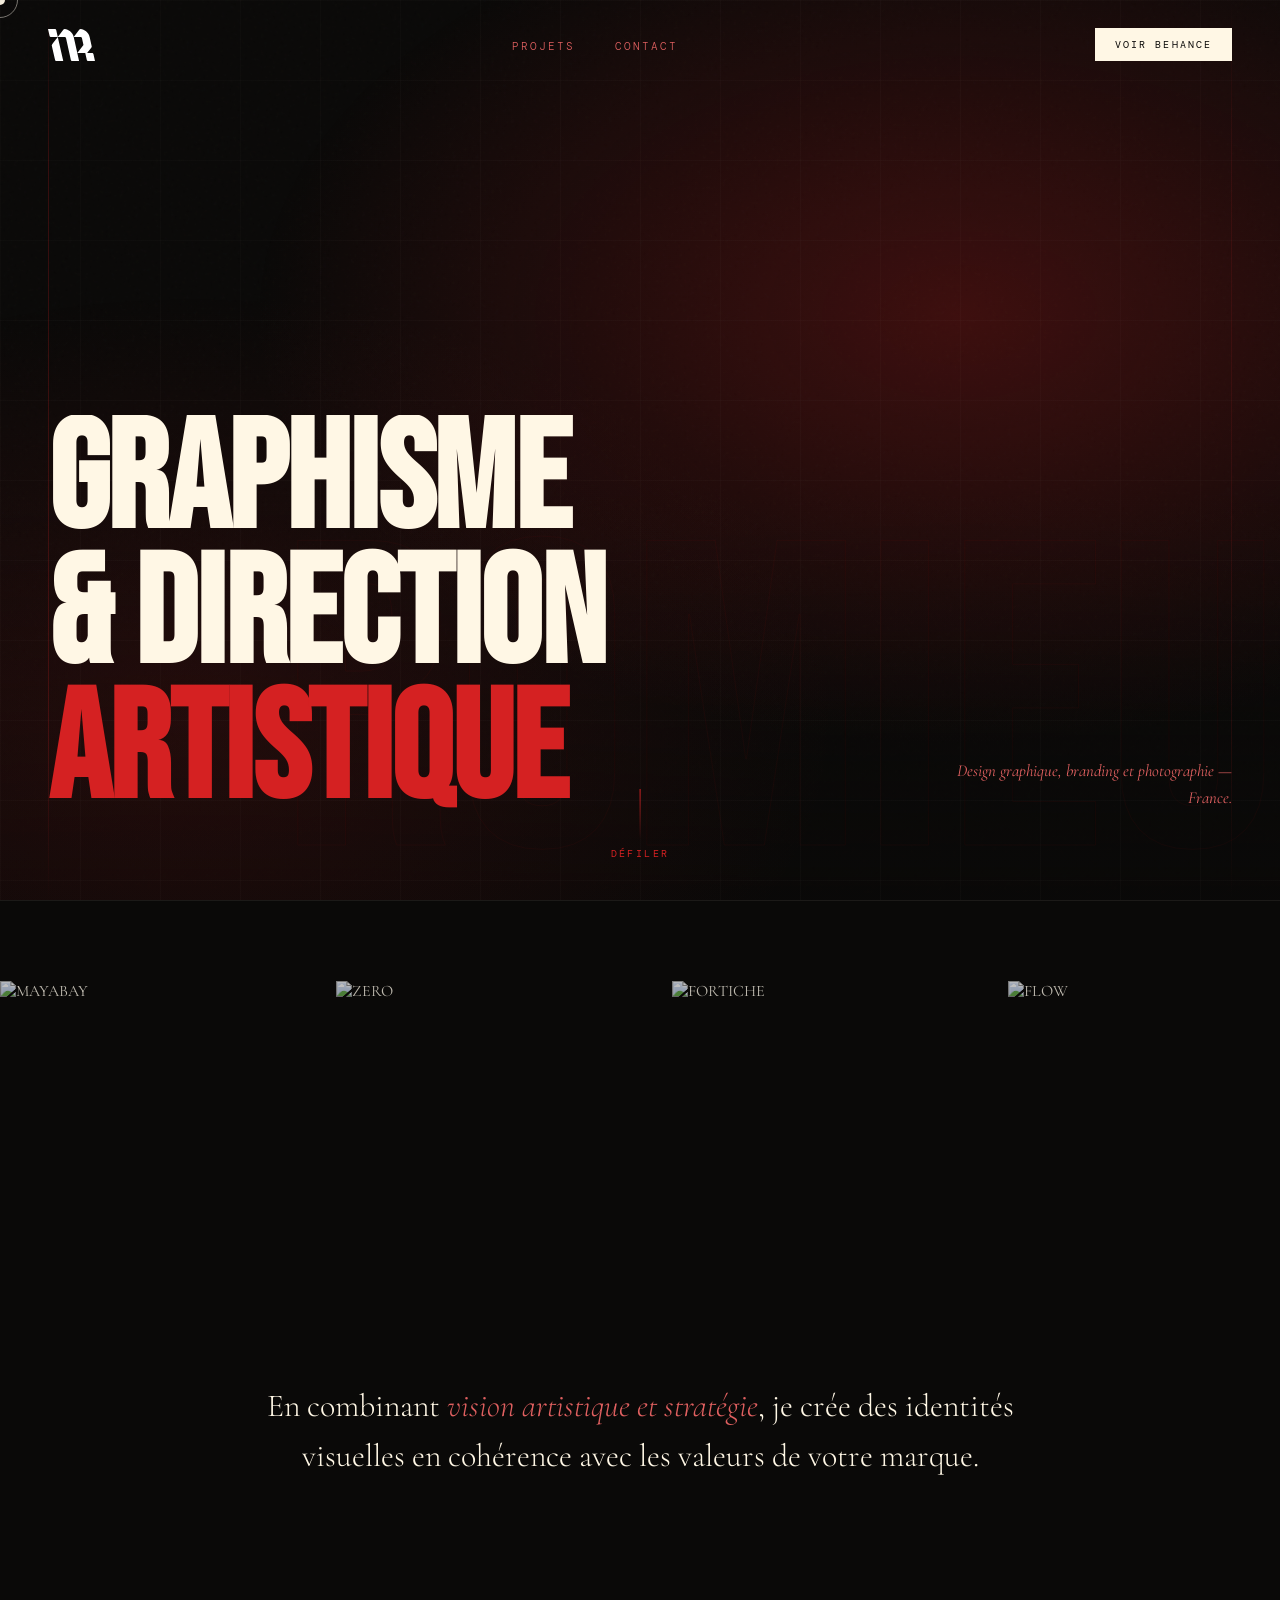
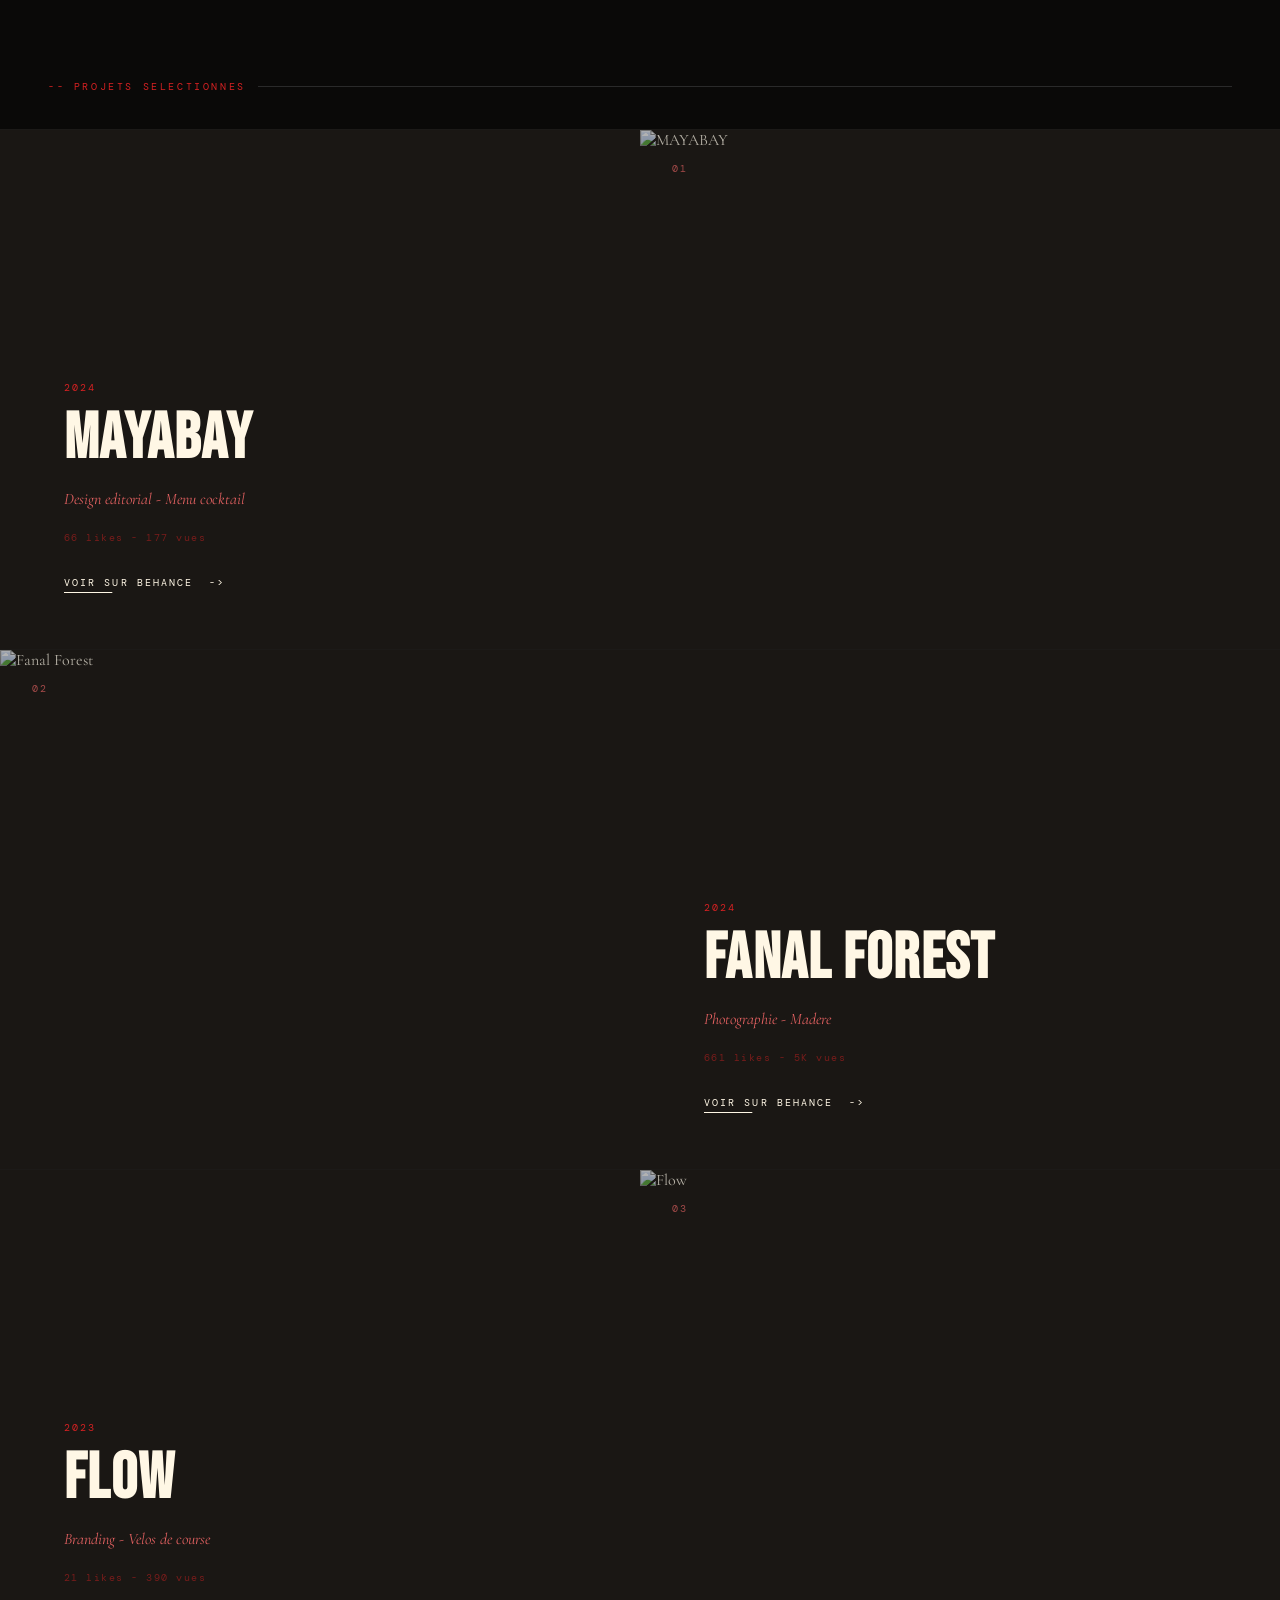
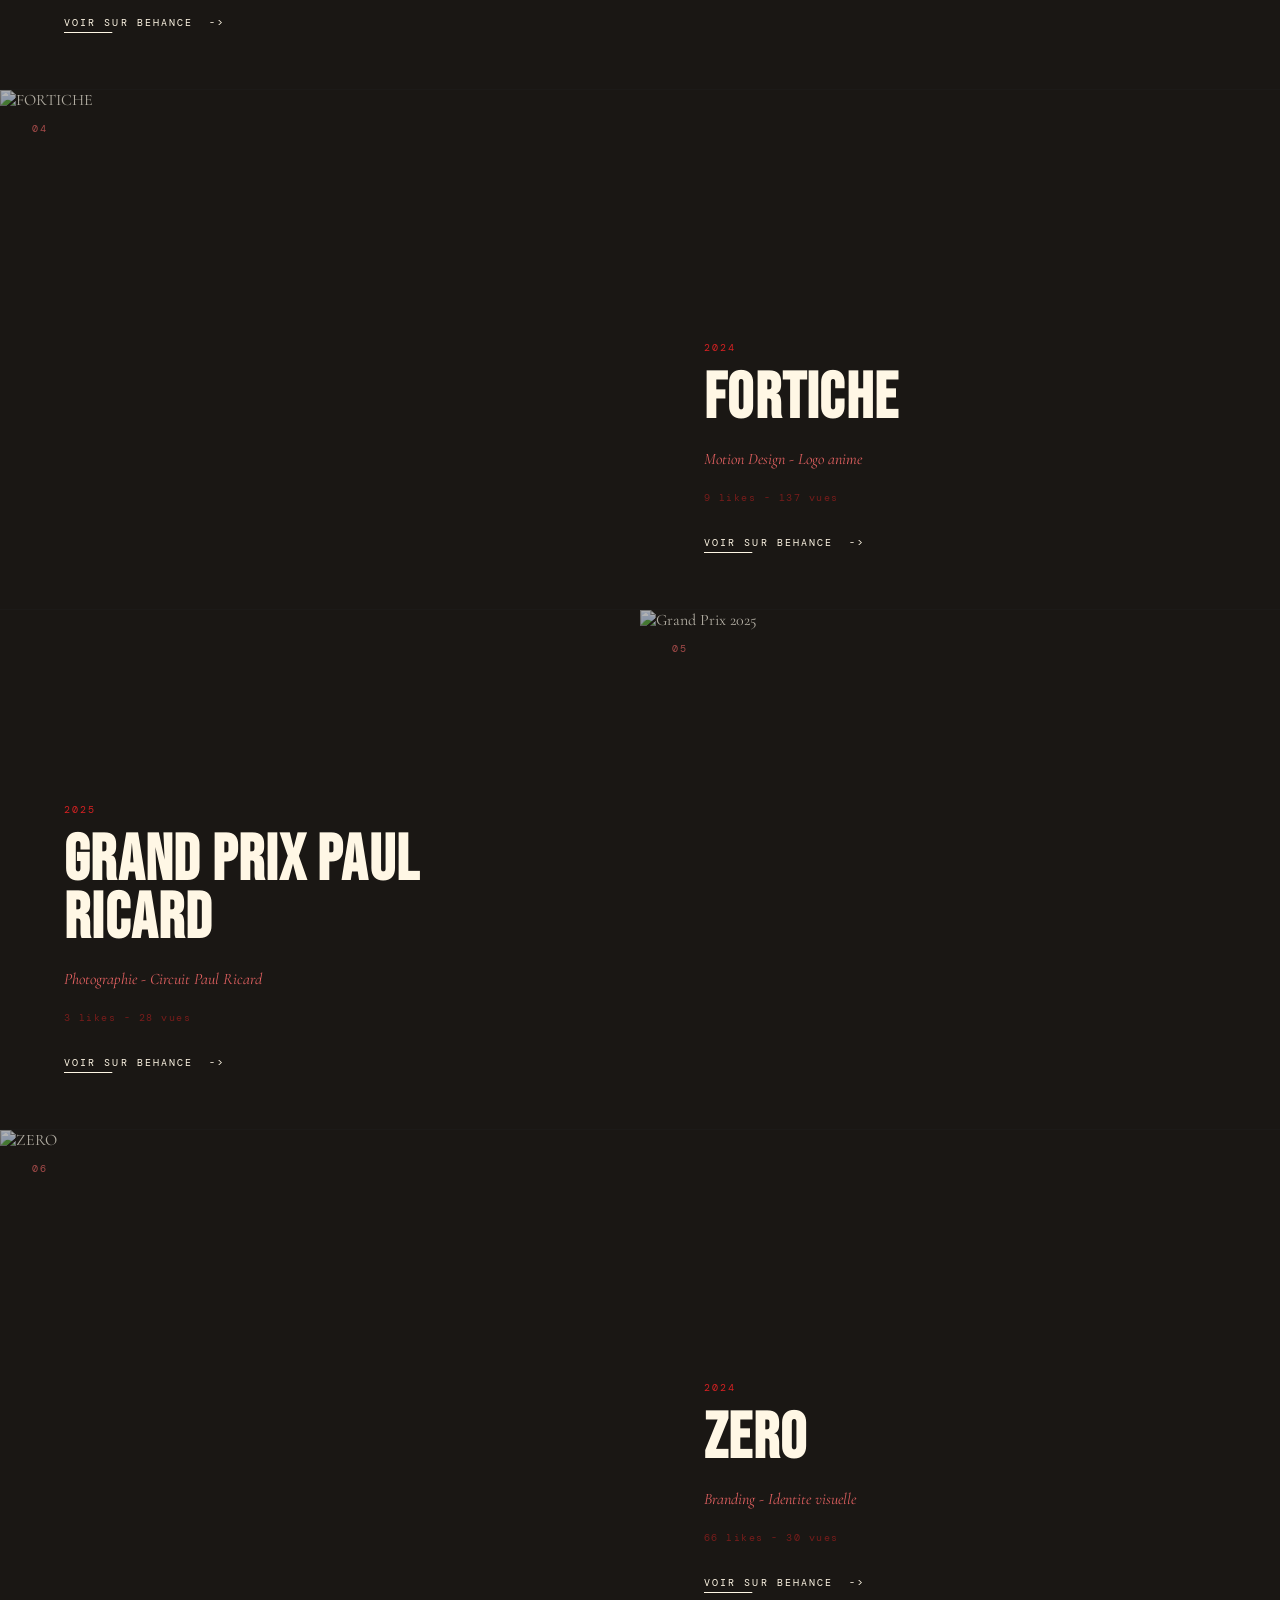
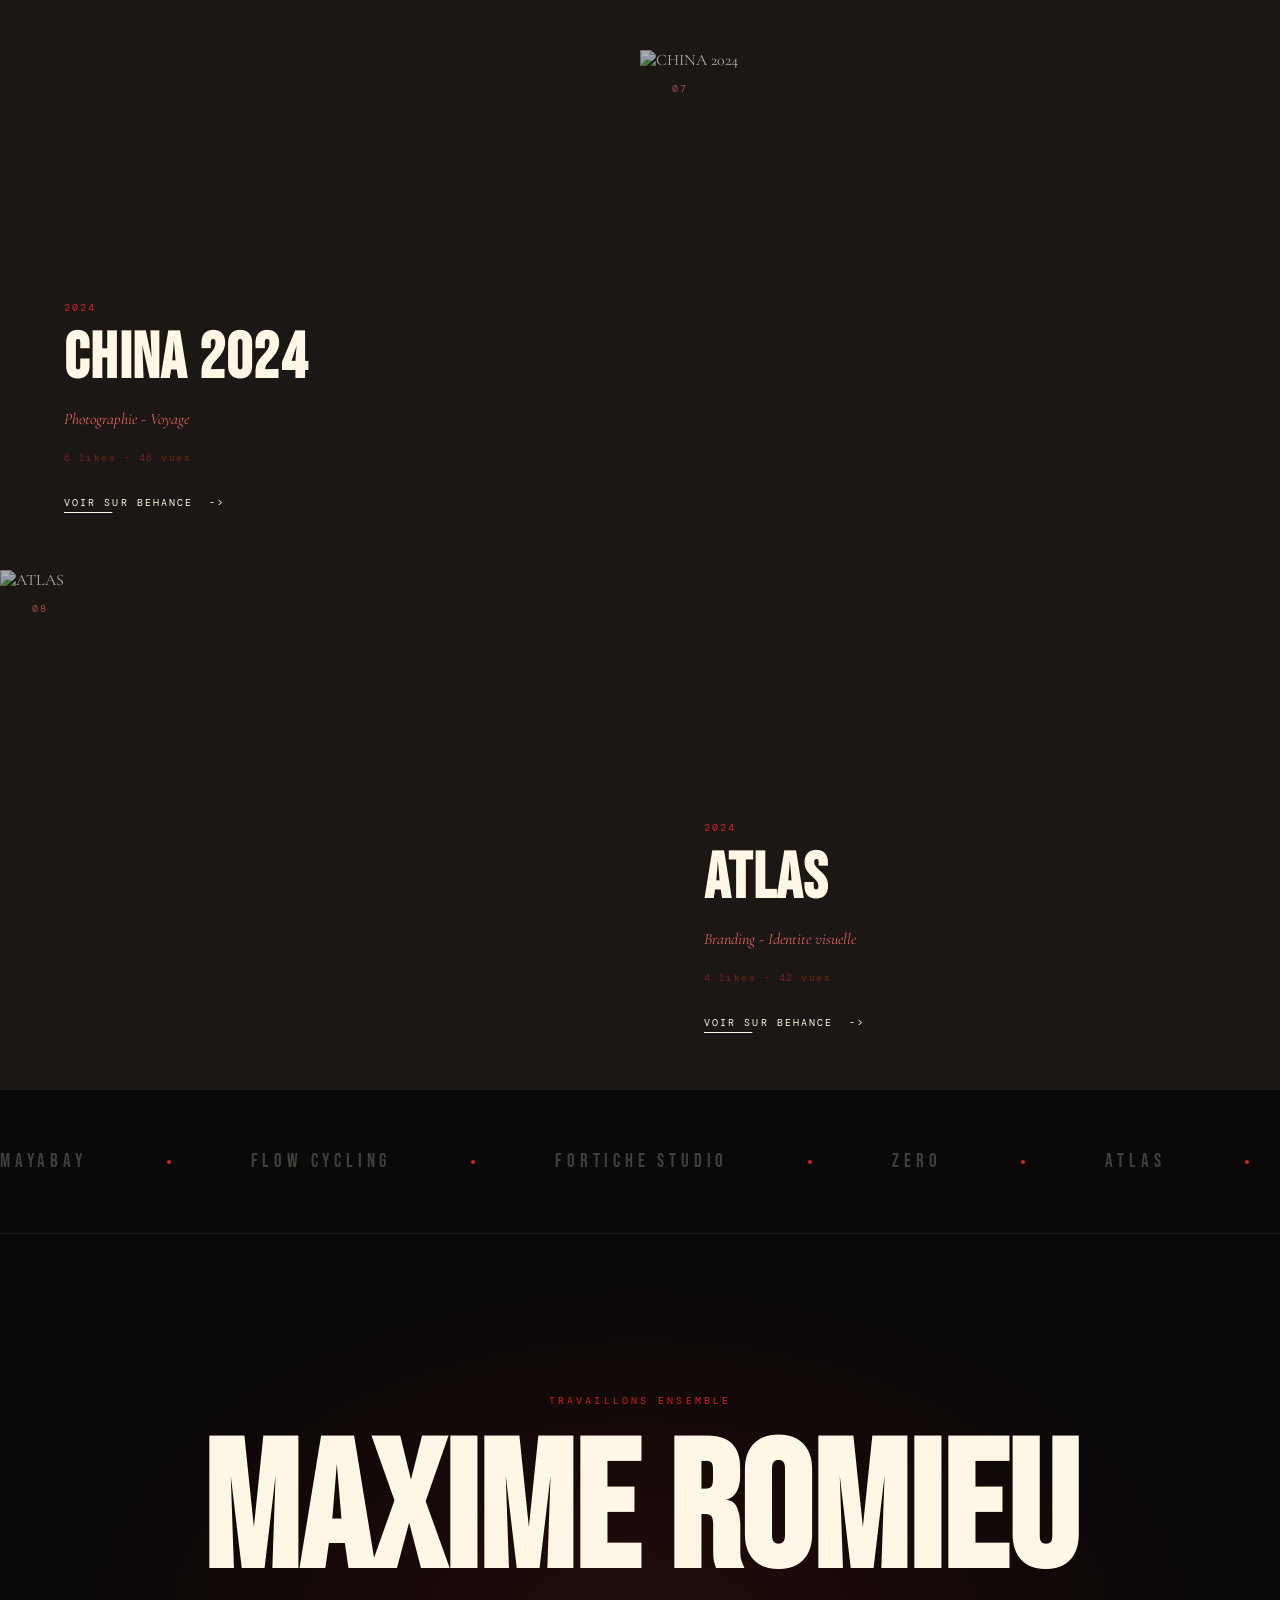
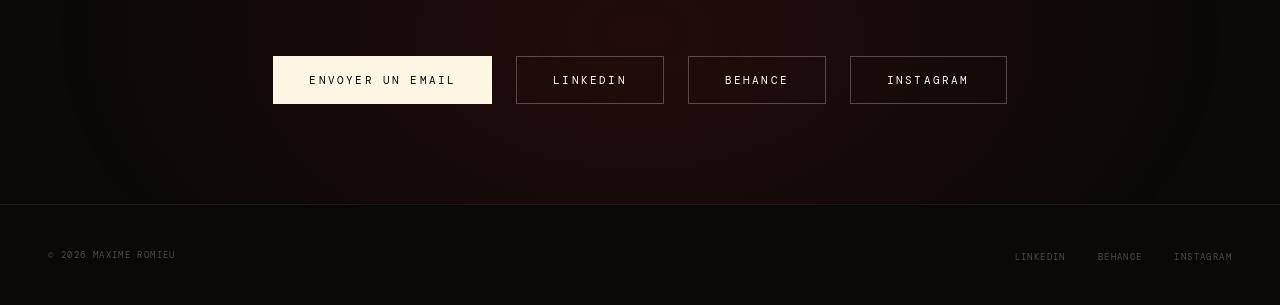
==== index.html @ a562c594 "Add files via upload" ====
<!DOCTYPE html>
<html lang="fr">
<head>
<meta charset="UTF-8">
<meta name="viewport" content="width=device-width, initial-scale=1.0">
    <meta name="description" content="Portfolio de Maxime Romieu, designer graphique et directeur artistique basé en France — branding, identité visuelle et photographie.">
<title>Maxime Romieu | Graphic Designer</title>
    <link rel="icon" type="image/png" href="favicon.png">
<link rel="preconnect" href="https://fonts.googleapis.com">
<link rel="preconnect" href="https://fonts.gstatic.com" crossorigin>
<link href="https://fonts.googleapis.com/css2?family=Bebas+Neue&family=Cormorant+Garamond:ital,wght@0,300;0,400;1,300;1,400&family=DM+Mono:wght@300;400;500&display=swap" rel="stylesheet">
<link rel="stylesheet" href="style.css">
<style>
*,*::before,*::after{margin:0;padding:0;box-sizing:border-box}
:root{--bg:#0a0908;--cream:#fff7e5;--warm:#e06060;--accent:#d52122;--dark:#1a1714}
html{scroll-behavior:smooth}
body{background:var(--bg);color:var(--cream);font-family:'Cormorant Garamond',serif;cursor:none;overflow-x:hidden}
#cursor{position:fixed;width:10px;height:10px;background:var(--cream);border-radius:50%;pointer-events:none;z-index:9999;transform:translate(-50%,-50%);transition:transform .1s,width .3s,height .3s;mix-blend-mode:difference}
#cursor-ring{position:fixed;width:36px;height:36px;border:1px solid rgba(232,224,213,.5);border-radius:50%;pointer-events:none;z-index:9998;transform:translate(-50%,-50%);transition:transform .18s ease-out,width .3s,height .3s}
body:has(a:hover) #cursor{width:6px;height:6px}
body:has(a:hover) #cursor-ring{width:60px;height:60px;border-color:var(--accent)}
nav{position:fixed;top:0;width:100%;z-index:100;display:flex;justify-content:space-between;align-items:center;padding:28px 48px}
.nav-logo{text-decoration:none;display:flex;align-items:center}.nav-logo-img{height:32px;width:auto;display:block}
.nav-links{display:flex;gap:40px;list-style:none}
.nav-links a{font-family:'DM Mono',monospace;font-size:.68rem;font-weight:300;letter-spacing:.18em;text-transform:uppercase;color:var(--warm);text-decoration:none;position:relative;transition:color .3s}
.nav-links a::after{content:'';position:absolute;bottom:-3px;left:0;width:0;height:1px;background:var(--cream);transition:width .4s ease}
.nav-links a:hover{color:var(--cream)}
.nav-links a:hover::after{width:100%}
.nav-cta{font-family:'DM Mono',monospace;font-size:.65rem;letter-spacing:.2em;text-transform:uppercase;color:var(--bg);background:var(--cream);padding:10px 20px;text-decoration:none;transition:background .3s,color .3s}
.nav-cta:hover{background:var(--accent);color:var(--cream)}
#hero{min-height:100vh;display:flex;flex-direction:column;justify-content:flex-end;padding:0 48px 80px;position:relative;overflow:hidden}
.hero-bg{position:absolute;inset:0;background:radial-gradient(ellipse at 75% 35%,rgba(213,33,34,.25) 0%,transparent 52%),radial-gradient(ellipse at 15% 80%,rgba(213,33,34,.12) 0%,transparent 42%),linear-gradient(to bottom,transparent 55%,rgba(10,9,8,.85) 100%);z-index:0}
.hero-title{font-family:'Bebas Neue',sans-serif;font-size:clamp(5rem,12vw,14rem);line-height:.88;letter-spacing:-.01em;color:var(--cream);position:relative;z-index:1;overflow:hidden}
.hero-title span{display:block;transform:translateY(110%);animation:slideUp 1.1s cubic-bezier(.16,1,.3,1) forwards}
.hero-title span:nth-child(2){animation-delay:.12s}
.hero-title span:nth-child(3){animation-delay:.22s}
@keyframes slideUp{to{transform:translateY(0)}}
.hero-sub{position:absolute;bottom:88px;right:48px;font-family:'Cormorant Garamond',serif;font-style:italic;font-size:1.05rem;color:var(--warm);max-width:280px;text-align:right;opacity:0;animation:fadeIn 1.4s .8s forwards;z-index:1;line-height:1.6}
@keyframes fadeIn{to{opacity:1}}
.scroll-hint{position:absolute;bottom:40px;left:50%;transform:translateX(-50%);display:flex;flex-direction:column;align-items:center;gap:8px;opacity:0;animation:fadeIn 1.4s 1.2s forwards;z-index:1}
.scroll-hint span{font-family:'DM Mono',monospace;font-size:.6rem;letter-spacing:.25em;text-transform:uppercase;color:var(--accent)}
.scroll-line{width:1px;height:50px;background:linear-gradient(to bottom,var(--accent),transparent);animation:scrollPulse 2s 1.5s infinite}
@keyframes scrollPulse{0%,100%{opacity:.3;transform:scaleY(1)}50%{opacity:1;transform:scaleY(1.2)}}
.filmstrip{padding:80px 0;overflow:hidden;border-top:1px solid rgba(232,224,213,.08)}
.filmstrip-track{display:flex;gap:16px;width:max-content;animation:marqueeLeft 30s linear infinite}
@keyframes marqueeLeft{from{transform:translateX(0)}to{transform:translateX(-50%)}}
.film-card{width:320px;height:200px;flex-shrink:0;overflow:hidden}
.film-card img{width:100%;height:100%;object-fit:cover;filter:brightness(.75) saturate(.8);transition:filter .6s,transform .6s}
.film-card:hover img{filter:brightness(.95) saturate(1);transform:scale(1.04)}
.statement{padding:120px 48px;max-width:900px;margin:0 auto;text-align:center}
.statement p{font-family:'Cormorant Garamond',serif;font-size:clamp(1.4rem,2.5vw,2.1rem);font-weight:300;line-height:1.55;color:var(--cream)}
.statement em{font-style:italic;color:var(--warm)}
.section-label{font-family:'DM Mono',monospace;font-size:.65rem;letter-spacing:.25em;text-transform:uppercase;color:var(--accent);padding:0 48px}
#work{padding-top:80px}
.project-item{display:grid;grid-template-columns:1fr 1fr;min-height:520px;border-top:1px solid rgba(232,224,213,.08);overflow:hidden}
.project-item:nth-child(even){direction:rtl}
.project-item:nth-child(even)>*{direction:ltr}
.project-media{position:relative;overflow:hidden;background:var(--dark)}
.project-media img{width:100%;height:100%;object-fit:cover;filter:brightness(.7) saturate(.85);transition:transform .8s cubic-bezier(.16,1,.3,1),filter .6s}
.project-item:hover .project-media img{transform:scale(1.05);filter:brightness(.85) saturate(1)}
.project-num{position:absolute;top:32px;left:32px;font-family:'DM Mono',monospace;font-size:.65rem;letter-spacing:.2em;color:var(--warm);opacity:.7}
.project-info{display:flex;flex-direction:column;justify-content:flex-end;padding:60px 64px;background:var(--dark)}
.project-year{font-family:'DM Mono',monospace;font-size:.65rem;letter-spacing:.2em;color:var(--accent);margin-bottom:16px}
.project-title{font-family:'Bebas Neue',sans-serif;font-size:clamp(3rem,5vw,5.5rem);line-height:.9;letter-spacing:.02em;color:var(--cream);margin-bottom:20px}
.project-type{font-family:'Cormorant Garamond',serif;font-style:italic;font-size:1rem;color:var(--warm);margin-bottom:20px;line-height:1.5}
.project-stats{font-family:'DM Mono',monospace;font-size:.62rem;letter-spacing:.15em;color:rgba(213,33,34,.5);margin-bottom:32px}
.project-link{display:inline-flex;align-items:center;gap:16px;font-family:'DM Mono',monospace;font-size:.65rem;letter-spacing:.2em;text-transform:uppercase;color:var(--cream);text-decoration:none;position:relative;width:fit-content}
.project-link::before{content:'';position:absolute;bottom:-4px;left:0;width:100%;height:1px;background:var(--cream);transform:scaleX(.3);transform-origin:left;transition:transform .4s cubic-bezier(.16,1,.3,1)}
.project-link:hover::before{transform:scaleX(1)}
.arrow{display:inline-block;transition:transform .3s}
.project-link:hover .arrow{transform:translateX(6px)}
.logo-strip{padding:60px 0;border-top:1px solid rgba(232,224,213,.08);border-bottom:1px solid rgba(232,224,213,.08);overflow:hidden}
.logo-track{display:flex;gap:80px;width:max-content;align-items:center;animation:marqueeLeft 20s linear infinite}
.logo-item{font-family:'Bebas Neue',sans-serif;font-size:1.2rem;letter-spacing:.25em;color:rgba(232,224,213,.25);white-space:nowrap;transition:color .3s}
.logo-item:hover{color:var(--warm)}
.logo-dot{width:4px;height:4px;border-radius:50%;background:var(--accent);flex-shrink:0}
#contact{padding:160px 48px 100px;text-align:center;position:relative;overflow:hidden}
.contact-bg{position:absolute;inset:0;background:radial-gradient(ellipse at 50% 70%,rgba(213,33,34,.12) 0%,transparent 65%)}
.contact-eyebrow{font-family:'DM Mono',monospace;font-size:.65rem;letter-spacing:.3em;text-transform:uppercase;color:var(--accent);margin-bottom:32px}
.contact-title{font-family:'Bebas Neue',sans-serif;font-size:clamp(5rem,14vw,16rem);line-height:.85;color:var(--cream);margin-bottom:64px;position:relative;z-index:1}
.contact-links{display:flex;gap:24px;justify-content:center;flex-wrap:wrap;position:relative;z-index:1}
.contact-btn{display:inline-flex;align-items:center;gap:10px;font-family:'DM Mono',monospace;font-size:.68rem;letter-spacing:.2em;text-transform:uppercase;color:var(--bg);background:var(--cream);padding:16px 36px;text-decoration:none;transition:background .3s,color .3s,transform .3s}
.contact-btn:hover{background:var(--accent);color:var(--cream);transform:translateY(-2px)}
.contact-btn.outline{background:transparent;color:var(--cream);border:1px solid rgba(232,224,213,.3)}
.contact-btn.outline:hover{background:var(--dark);border-color:var(--accent)}
footer{padding:40px 48px;border-top:1px solid rgba(232,224,213,.08);display:flex;justify-content:space-between;align-items:center}
footer p{font-family:'DM Mono',monospace;font-size:.58rem;letter-spacing:.15em;color:rgba(232,224,213,.3);text-transform:uppercase}
.footer-links{display:flex;gap:32px;list-style:none}
.footer-links a{font-family:'DM Mono',monospace;font-size:.58rem;letter-spacing:.15em;text-transform:uppercase;color:rgba(232,224,213,.3);text-decoration:none;transition:color .3s}
.footer-links a:hover{color:var(--warm)}
.reveal{opacity:0;transform:translateY(24px);transition:opacity .8s ease,transform .8s ease}
.reveal.visible{opacity:1;transform:translateY(0)}
.reveal-delay-1{transition-delay:.12s}
.reveal-delay-2{transition-delay:.22s}
.reveal-delay-3{transition-delay:.32s}
.project-item{cursor:pointer}
.hero-grid{position:absolute;inset:0;background-image:linear-gradient(rgba(232,224,213,.018) 1px,transparent 1px),linear-gradient(90deg,rgba(232,224,213,.018) 1px,transparent 1px);background-size:80px 80px;z-index:0}
.hero-vline{position:absolute;top:0;width:1px;height:100%;background:linear-gradient(to bottom,transparent 0%,rgba(213,33,34,.22) 18%,rgba(213,33,34,.22) 82%,transparent 100%);z-index:0}
.hero-deco{position:absolute;right:0;bottom:-2rem;font-family:'Bebas Neue',sans-serif;font-size:clamp(12rem,34vw,50rem);line-height:1;color:transparent;-webkit-text-stroke:1px rgba(213,33,34,.052);z-index:0;pointer-events:none;user-select:none;white-space:nowrap}
.lb{position:fixed;inset:0;z-index:200;display:flex;align-items:center;justify-content:center;opacity:0;pointer-events:none;transition:opacity .4s ease}
.lb.open{opacity:1;pointer-events:all}
.lb-bg{position:absolute;inset:0;background:rgba(10,9,8,.9);backdrop-filter:blur(10px);cursor:pointer}
.lb-box{position:relative;z-index:1;width:min(92vw,920px);max-height:90vh;background:var(--dark);border:1px solid rgba(232,224,213,.1);overflow:hidden;display:flex;flex-direction:column;transform:translateY(28px) scale(.97);transition:transform .45s cubic-bezier(.16,1,.3,1)}
.lb.open .lb-box{transform:none}
.lb-img{width:100%;aspect-ratio:16/7;object-fit:cover;display:block;filter:brightness(.8) saturate(.85);flex-shrink:0}
.lb-content{padding:40px 52px 48px;overflow-y:auto}
.lb-top{display:flex;align-items:center;gap:12px;margin-bottom:18px}
.lb-tag{font-family:'DM Mono',monospace;font-size:.58rem;letter-spacing:.3em;text-transform:uppercase;color:var(--accent)}
.lb-year{font-family:'DM Mono',monospace;font-size:.58rem;letter-spacing:.15em;color:rgba(213,33,34,.35)}
.lb-title{font-family:'Bebas Neue',sans-serif;font-size:clamp(2.8rem,7vw,5.5rem);line-height:.88;color:var(--cream);margin-bottom:18px}
.lb-desc{font-family:'Cormorant Garamond',serif;font-size:1.05rem;line-height:1.75;color:var(--warm);margin-bottom:36px;padding-left:20px;border-left:2px solid rgba(213,33,34,.35);font-style:italic}
.lb-meta{display:flex;align-items:center;justify-content:space-between;flex-wrap:wrap;gap:16px}
.lb-stats{font-family:'DM Mono',monospace;font-size:.6rem;letter-spacing:.15em;color:rgba(213,33,34,.35)}
.lb-cta{display:inline-flex;align-items:center;gap:10px;font-family:'DM Mono',monospace;font-size:.63rem;letter-spacing:.2em;text-transform:uppercase;color:var(--bg);background:var(--cream);padding:12px 28px;text-decoration:none;transition:background .3s,color .3s}
.lb-cta:hover{background:var(--accent);color:var(--cream)}
.lb-close{position:absolute;top:20px;right:20px;width:36px;height:36px;border:1px solid rgba(232,224,213,.15);border-radius:50%;background:transparent;color:rgba(232,224,213,.7);font-size:.85rem;cursor:pointer;display:flex;align-items:center;justify-content:center;transition:border-color .3s,color .3s;font-family:'DM Mono',monospace;z-index:10;line-height:1}
.lb-close:hover{border-color:var(--cream);color:var(--cream)}
.lb-nav{position:absolute;top:28%;transform:translateY(-50%);width:40px;height:40px;border:1px solid rgba(232,224,213,.15);border-radius:50%;background:rgba(10,9,8,.55);color:rgba(232,224,213,.7);font-size:1rem;cursor:pointer;display:flex;align-items:center;justify-content:center;transition:border-color .3s,color .3s,background .3s;z-index:10}
.lb-nav:hover{border-color:var(--warm);color:var(--cream);background:rgba(20,15,10,.85)}
.lb-prev{left:14px}.lb-next{right:14px}
@media(max-width:768px){
  #cursor,#cursor-ring{display:none}
  body{cursor:auto}
  nav{padding:20px 24px}.nav-links{display:none}
  #hero{padding:120px 24px 60px;min-height:auto;justify-content:flex-start}
  .hero-sub{position:relative;bottom:auto;right:auto;text-align:left;margin-top:16px;max-width:100%}
  .scroll-hint{display:none}
  .project-item{grid-template-columns:1fr;min-height:auto}
  .project-item:nth-child(even){direction:ltr}
  .project-media{height:280px}
  .project-info{padding:40px 32px}
  #contact{padding:100px 24px 80px}
  footer{padding:32px 24px;flex-direction:column;gap:20px}
  .statement{padding:80px 24px}
  .section-label{padding:0 24px}
  .hero-deco{display:none}
  .lb-content{padding:28px 24px 36px}
  .lb-prev{left:8px}.lb-next{right:8px}
}
</style>
</head>
<body>
<div id="cursor"></div>
<div id="cursor-ring"></div>
<nav>
  <a href="#" class="nav-logo"><img src="SVG/logo.svg" alt="Maxime Romieu" class="nav-logo-img"></a>
  <ul class="nav-links">
    <li><a href="#work">Projets</a></li>
    <li><a href="#contact">Contact</a></li>
  </ul>
  <a href="https://www.behance.net/maximeromieu" target="_blank" rel="noopener" class="nav-cta">Voir Behance</a>
</nav>
<section id="hero">
  <div class="hero-bg"></div>
  <div class="hero-grid"></div>
  <div class="hero-vline" style="left:48px"></div>
  <div class="hero-vline" style="right:48px;opacity:.5"></div>
  <div class="hero-deco">ROMIEU</div>
  <h1 class="hero-title">
    <span>Graphisme</span>
    <span>&amp; Direction</span>
    <span>Artistique</span>
  </h1>
  <p class="hero-sub">Design graphique, branding et photographie — France.</p>
  <div class="scroll-hint"><div class="scroll-line"></div><span>D&eacute;filer</span></div>
</section>
<div class="filmstrip">
  <div class="filmstrip-track">
    <div class="film-card"><img src="https://mir-s3-cdn-cf.behance.net/projects/404/e8528f245805671.Y3JvcCwxMTkyLDkzMyw4OCww.jpg" alt="MAYABAY"></div>
    <div class="film-card"><img src="https://mir-s3-cdn-cf.behance.net/projects/404/cc0302227111473.Y3JvcCwxMDg5LDg1MiwxNTYsOTc.jpg" alt="ZERO"></div>
    <div class="film-card"><img src="https://mir-s3-cdn-cf.behance.net/projects/404/625b45212726607.6763765080da4.jpg" alt="FORTICHE"></div>
    <div class="film-card"><img src="https://mir-s3-cdn-cf.behance.net/projects/404/1fa182185278633.Y3JvcCw4MDgsNjMyLDAsMA.jpg" alt="FLOW"></div>
    <div class="film-card"><img src="https://mir-s3-cdn-cf.behance.net/projects/404/4ab6c2181942251.652dad6fdd41d.jpg" alt="FANAL"></div>
    <div class="film-card"><img src="https://mir-s3-cdn-cf.behance.net/projects/404/b87a0d225496873.Y3JvcCwxNzkzLDE0MDMsMTU1LDA.jpg" alt="GP2025"></div>
    <div class="film-card"><img src="https://mir-s3-cdn-cf.behance.net/projects/404/e8528f245805671.Y3JvcCwxMTkyLDkzMyw4OCww.jpg" alt="MAYABAY"></div>
    <div class="film-card"><img src="https://mir-s3-cdn-cf.behance.net/projects/404/cc0302227111473.Y3JvcCwxMDg5LDg1MiwxNTYsOTc.jpg" alt="ZERO"></div>
    <div class="film-card"><img src="https://mir-s3-cdn-cf.behance.net/projects/404/625b45212726607.6763765080da4.jpg" alt="FORTICHE"></div>
    <div class="film-card"><img src="https://mir-s3-cdn-cf.behance.net/projects/404/1fa182185278633.Y3JvcCw4MDgsNjMyLDAsMA.jpg" alt="FLOW"></div>
    <div class="film-card"><img src="https://mir-s3-cdn-cf.behance.net/projects/404/4ab6c2181942251.652dad6fdd41d.jpg" alt="FANAL"></div>
    <div class="film-card"><img src="https://mir-s3-cdn-cf.behance.net/projects/404/b87a0d225496873.Y3JvcCwxNzkzLDE0MDMsMTU1LDA.jpg" alt="GP2025"></div>
  </div>
</div>
<div class="statement reveal">
  <p>En combinant <em>vision artistique et stratégie</em>, je crée des identités visuelles en cohérence avec les valeurs de votre marque.</p>
</div>
<section id="work">
  <div class="section-label reveal">-- Projets selectionnes</div>
  <div class="project-item" data-pid="1">
    <div class="project-media"><div class="project-num">01</div><img src="https://mir-s3-cdn-cf.behance.net/projects/404/e8528f245805671.Y3JvcCwxMTkyLDkzMyw4OCww.jpg" alt="MAYABAY"></div>
    <div class="project-info">
      <div class="project-year reveal">2024</div>
      <h2 class="project-title reveal reveal-delay-1">MAYABAY</h2>
      <p class="project-type reveal reveal-delay-2">Design editorial - Menu cocktail</p>
      <p class="project-stats reveal reveal-delay-2">66 likes - 177 vues</p>
      <a href="https://www.behance.net/gallery/245805671/MAYABAY-Cocktail-Menu" target="_blank" rel="noopener" class="project-link reveal reveal-delay-3">Voir sur Behance <span class="arrow">-&gt;</span></a>
    </div>
  </div>
  <div class="project-item" data-pid="2">
    <div class="project-media"><div class="project-num">02</div><img src="https://mir-s3-cdn-cf.behance.net/projects/404/4ab6c2181942251.652dad6fdd41d.jpg" alt="Fanal Forest"></div>
    <div class="project-info">
      <div class="project-year reveal">2024</div>
      <h2 class="project-title reveal reveal-delay-1">Fanal Forest</h2>
      <p class="project-type reveal reveal-delay-2">Photographie - Madere</p>
      <p class="project-stats reveal reveal-delay-2">661 likes - 5K vues</p>
      <a href="https://www.behance.net/gallery/181942251/The-Fanal-Forest-Madeira-Photography" target="_blank" rel="noopener" class="project-link reveal reveal-delay-3">Voir sur Behance <span class="arrow">-&gt;</span></a>
    </div>
  </div>
  <div class="project-item" data-pid="3">
    <div class="project-media"><div class="project-num">03</div><img src="https://mir-s3-cdn-cf.behance.net/projects/404/1fa182185278633.Y3JvcCw4MDgsNjMyLDAsMA.jpg" alt="Flow"></div>
    <div class="project-info">
      <div class="project-year reveal">2023</div>
      <h2 class="project-title reveal reveal-delay-1">Flow</h2>
      <p class="project-type reveal reveal-delay-2">Branding - Velos de course</p>
      <p class="project-stats reveal reveal-delay-2">21 likes - 390 vues</p>
      <a href="https://www.behance.net/gallery/185278633/Flow" target="_blank" rel="noopener" class="project-link reveal reveal-delay-3">Voir sur Behance <span class="arrow">-&gt;</span></a>
    </div>
  </div>
  <div class="project-item" data-pid="4">
    <div class="project-media"><div class="project-num">04</div><img src="https://mir-s3-cdn-cf.behance.net/projects/404/625b45212726607.6763765080da4.jpg" alt="FORTICHE"></div>
    <div class="project-info">
      <div class="project-year reveal">2024</div>
      <h2 class="project-title reveal reveal-delay-1">FORTICHE</h2>
      <p class="project-type reveal reveal-delay-2">Motion Design - Logo anime</p>
      <p class="project-stats reveal reveal-delay-2">9 likes - 137 vues</p>
      <a href="https://www.behance.net/gallery/212726607/FORTICHE" target="_blank" rel="noopener" class="project-link reveal reveal-delay-3">Voir sur Behance <span class="arrow">-&gt;</span></a>
    </div>
  </div>
  <div class="project-item" data-pid="5">
    <div class="project-media"><div class="project-num">05</div><img src="https://mir-s3-cdn-cf.behance.net/projects/404/b87a0d225496873.Y3JvcCwxNzkzLDE0MDMsMTU1LDA.jpg" alt="Grand Prix 2025"></div>
    <div class="project-info">
      <div class="project-year reveal">2025</div>
      <h2 class="project-title reveal reveal-delay-1">Grand Prix Paul Ricard</h2>
      <p class="project-type reveal reveal-delay-2">Photographie - Circuit Paul Ricard</p>
      <p class="project-stats reveal reveal-delay-2">3 likes - 28 vues</p>
      <a href="https://www.behance.net/gallery/225496873/Grand-Prix-Historique-Paul-Ricard-2025" target="_blank" rel="noopener" class="project-link reveal reveal-delay-3">Voir sur Behance <span class="arrow">-&gt;</span></a>
    </div>
  </div>
  <div class="project-item" data-pid="6">
    <div class="project-media"><div class="project-num">06</div><img src="https://mir-s3-cdn-cf.behance.net/projects/404/cc0302227111473.Y3JvcCwxMDg5LDg1MiwxNTYsOTc.jpg" alt="ZERO"></div>
    <div class="project-info">
      <div class="project-year reveal">2024</div>
      <h2 class="project-title reveal reveal-delay-1">ZERO</h2>
      <p class="project-type reveal reveal-delay-2">Branding - Identite visuelle</p>
      <p class="project-stats reveal reveal-delay-2">66 likes - 30 vues</p>
      <a href="https://www.behance.net/gallery/227111473/ZERO" target="_blank" rel="noopener" class="project-link reveal reveal-delay-3">Voir sur Behance <span class="arrow">-&gt;</span></a>
    </div>
  </div>
  <div class="project-item" data-pid="7">
    <div class="project-media"><div class="project-num">07</div><img src="https://mir-s3-cdn-cf.behance.net/projects/404/e2a43c219983921.67bbace006eb7.jpg" alt="CHINA 2024"></div>
    <div class="project-info">
      <div class="project-year reveal">2024</div>
      <h2 class="project-title reveal reveal-delay-1">CHINA 2024</h2>
      <p class="project-type reveal reveal-delay-2">Photographie - Voyage</p>
      <p class="project-stats reveal reveal-delay-2">6 likes - 46 vues</p>
      <a href="https://www.behance.net/gallery/219983921/CHINA-2024-Photography" target="_blank" rel="noopener" class="project-link reveal reveal-delay-3">Voir sur Behance <span class="arrow">-&gt;</span></a>
    </div>
  </div>
  <div class="project-item" data-pid="8">
    <div class="project-media"><div class="project-num">08</div><img src="https://mir-s3-cdn-cf.behance.net/projects/404/7c70fd214756767.Y3JvcCw4MDgsNjMyLDAsMA.png" alt="ATLAS"></div>
    <div class="project-info">
      <div class="project-year reveal">2024</div>
      <h2 class="project-title reveal reveal-delay-1">ATLAS</h2>
      <p class="project-type reveal reveal-delay-2">Branding - Identite visuelle</p>
      <p class="project-stats reveal reveal-delay-2">4 likes - 42 vues</p>
      <a href="https://www.behance.net/gallery/214756767/ATLAS" target="_blank" rel="noopener" class="project-link reveal reveal-delay-3">Voir sur Behance <span class="arrow">-&gt;</span></a>
    </div>
  </div>
</section>
<div class="logo-strip">
  <div class="logo-track">
    <span class="logo-item">MAYABAY</span><div class="logo-dot"></div>
    <span class="logo-item">FLOW CYCLING</span><div class="logo-dot"></div>
    <span class="logo-item">FORTICHE STUDIO</span><div class="logo-dot"></div>
    <span class="logo-item">ZERO</span><div class="logo-dot"></div>
    <span class="logo-item">ATLAS</span><div class="logo-dot"></div>
    <span class="logo-item">FANAL FOREST</span><div class="logo-dot"></div>
    <span class="logo-item">GRAND PRIX</span><div class="logo-dot"></div>
    <span class="logo-item">SRO FESTIVAL</span><div class="logo-dot"></div>
    <span class="logo-item">MAYABAY</span><div class="logo-dot"></div>
    <span class="logo-item">FLOW CYCLING</span><div class="logo-dot"></div>
    <span class="logo-item">FORTICHE STUDIO</span><div class="logo-dot"></div>
    <span class="logo-item">ZERO</span><div class="logo-dot"></div>
    <span class="logo-item">ATLAS</span><div class="logo-dot"></div>
    <span class="logo-item">FANAL FOREST</span><div class="logo-dot"></div>
    <span class="logo-item">GRAND PRIX</span><div class="logo-dot"></div>
    <span class="logo-item">SRO FESTIVAL</span><div class="logo-dot"></div>
  </div>
</div>
<section id="contact">
  <div class="contact-bg"></div>
  <p class="contact-eyebrow reveal">Travaillons ensemble</p>
  <h2 class="contact-title reveal">Maxime Romieu</h2>
  <div class="contact-links reveal reveal-delay-1">
    <a href="mailto:mromieupro@gmail.com" class="contact-btn">Envoyer un email</a>
    <a href="https://www.linkedin.com/in/maximeromieu/" target="_blank" rel="noopener" class="contact-btn outline">LinkedIn</a>
    <a href="https://www.behance.net/maximeromieu" target="_blank" rel="noopener" class="contact-btn outline">Behance</a>
    <a href="https://instagram.com/maxime.romieu" target="_blank" rel="noopener" class="contact-btn outline">Instagram</a>
  </div>
</section>
<footer>
  <p>&copy; 2026 Maxime Romieu</p>
  <ul class="footer-links">
    <li><a href="https://www.linkedin.com/in/maximeromieu/" target="_blank" rel="noopener">LinkedIn</a></li>
    <li><a href="https://www.behance.net/maximeromieu" target="_blank" rel="noopener">Behance</a></li>
    <li><a href="https://instagram.com/maxime.romieu" target="_blank" rel="noopener">Instagram</a></li>
  </ul>
</footer>
<div class="lb" id="lightbox" role="dialog" aria-modal="true">
  <div class="lb-bg" id="lbBg"></div>
  <div class="lb-box">
    <button class="lb-close" id="lbClose" aria-label="Fermer">&#x2715;</button>
    <button class="lb-nav lb-prev" id="lbPrev" aria-label="Projet pr&eacute;c&eacute;dent">&#x2190;</button>
    <button class="lb-nav lb-next" id="lbNext" aria-label="Projet suivant">&#x2192;</button>
    <img class="lb-img" id="lbImg" src="" alt="">
    <div class="lb-content">
      <div class="lb-top">
        <span class="lb-tag" id="lbTag"></span>
        <span class="lb-year" id="lbYear"></span>
      </div>
      <h2 class="lb-title" id="lbTitle"></h2>
      <p class="lb-desc" id="lbDesc"></p>
      <div class="lb-meta">
        <span class="lb-stats" id="lbStats"></span>
        <a class="lb-cta" id="lbCta" href="#" target="_blank" rel="noopener">Voir sur Behance &nbsp;&#x2192;</a>
      </div>
    </div>
  </div>
</div>
<script>
const cursor=document.getElementById('cursor');
const ring=document.getElementById('cursor-ring');
let mx=0,my=0,rx=0,ry=0;
document.addEventListener('mousemove',function(e){mx=e.clientX;my=e.clientY;});
function animateCursor(){
  cursor.style.left=mx+'px';cursor.style.top=my+'px';
  rx+=(mx-rx)*.12;ry+=(my-ry)*.12;
  ring.style.left=rx+'px';ring.style.top=ry+'px';
  requestAnimationFrame(animateCursor);
}
animateCursor();
const revealEls=document.querySelectorAll('.reveal');
const io=new IntersectionObserver(function(entries){
  entries.forEach(function(e){if(e.isIntersecting)e.target.classList.add('visible');});
},{threshold:.12});
revealEls.forEach(function(el){io.observe(el);});
document.querySelectorAll('.filmstrip-track,.logo-track').forEach(function(track){
  track.addEventListener('mouseenter',function(){track.style.animationPlayState='paused';});
  track.addEventListener('mouseleave',function(){track.style.animationPlayState='running';});
});
const projects=[
  {id:1,title:'MAYABAY',year:'2024',tag:'Design &eacute;ditorial',desc:'Conception d\u2019un menu cocktail pour le restaurant MAYABAY \u2014 <span class="highlight-red">direction artistique</span>, mise en page et production print.',stats:'66 likes \u00b7 177 vues',img:'https://mir-s3-cdn-cf.behance.net/projects/404/e8528f245805671.Y3JvcCwxMTkyLDkzMyw4OCww.jpg',url:'https://www.behance.net/gallery/245805671/MAYABAY-Cocktail-Menu'},
  {id:2,title:'Fanal Forest',year:'2024',tag:'Photographie',desc:'S\u00e9rie photographique dans la for\u00eat laurif\u00e8re de Fanal \u00e0 Mad\u00e8re \u2014 atmosph\u00e8re brumeuse, lumi\u00e8res filtr\u00e9es et magie des vieux arbres millénaires.',stats:'661 likes \u00b7 5K vues',img:'https://mir-s3-cdn-cf.behance.net/projects/404/4ab6c2181942251.652dad6fdd41d.jpg',url:'https://www.behance.net/gallery/181942251/The-Fanal-Forest-Madeira-Photography'},
  {id:3,title:'Flow',year:'2023',tag:'Branding',desc:'Identit\u00e9 visuelle compl\u00e8te pour une marque de v\u00e9los de course \u2014 logo, palette, typographie et supports de communication.',stats:'21 likes \u00b7 390 vues',img:'https://mir-s3-cdn-cf.behance.net/projects/404/1fa182185278633.Y3JvcCw4MDgsNjMyLDAsMA.jpg',url:'https://www.behance.net/gallery/185278633/Flow'},
  {id:4,title:'FORTICHE',year:'2024',tag:'Motion Design',desc:'Animation de logo pour FORTICHE Studio \u2014 motion design frame-by-frame avec une approche artisanale et dynamique.',stats:'9 likes \u00b7 137 vues',img:'https://mir-s3-cdn-cf.behance.net/projects/404/625b45212726607.6763765080da4.jpg',url:'https://www.behance.net/gallery/212726607/FORTICHE'},
  {id:5,title:'Grand Prix Paul Ricard',year:'2025',tag:'Photographie',desc:'Reportage photographique du Grand Prix Historique sur le Circuit Paul Ricard \u2014 voitures d\u2019\u00e9poque, ambiance et vitesse.',stats:'3 likes \u00b7 28 vues',img:'https://mir-s3-cdn-cf.behance.net/projects/404/b87a0d225496873.Y3JvcCwxNzkzLDE0MDMsMTU1LDA.jpg',url:'https://www.behance.net/gallery/225496873/Grand-Prix-Historique-Paul-Ricard-2025'},
  {id:6,title:'ZERO',year:'2024',tag:'Branding',desc:'Cr\u00e9ation d\u2019une identit\u00e9 visuelle pour ZERO \u2014 syst\u00e8me graphique minimal, fort et coh\u00e9rent du logo aux supports.',stats:'66 likes \u00b7 30 vues',img:'https://mir-s3-cdn-cf.behance.net/projects/404/cc0302227111473.Y3JvcCwxMDg5LDg1MiwxNTYsOTc.jpg',url:'https://www.behance.net/gallery/227111473/ZERO'},
  {id:7,title:'CHINA 2024',year:'2024',tag:'Photographie',desc:'S\u00e9rie photographique d\u2019un voyage en Chine \u2014 portraits, architecture, paysages urbains et instants de vie quotidienne.',stats:'6 likes \u00b7 46 vues',img:'https://mir-s3-cdn-cf.behance.net/projects/404/e2a43c219983921.67bbace006eb7.jpg',url:'https://www.behance.net/gallery/219983921/CHINA-2024-Photography'},
  {id:8,title:'ATLAS',year:'2024',tag:'Branding',desc:'Identit\u00e9 visuelle pour ATLAS \u2014 construction d\u2019un syst\u00e8me de marque rigoureux, \u00e9vocateur et intemporel.',stats:'4 likes \u00b7 42 vues',img:'https://mir-s3-cdn-cf.behance.net/projects/404/7c70fd214756767.Y3JvcCw4MDgsNjMyLDAsMA.png',url:'https://www.behance.net/gallery/214756767/ATLAS'}
];
var lbEl=document.getElementById('lightbox');
var lbImg=document.getElementById('lbImg');
var lbTag=document.getElementById('lbTag');
var lbYear=document.getElementById('lbYear');
var lbTitle=document.getElementById('lbTitle');
var lbDesc=document.getElementById('lbDesc');
var lbStats=document.getElementById('lbStats');
var lbCta=document.getElementById('lbCta');
var currentPid=0;
function openLb(pid){
  var p=projects[pid-1];
  currentPid=pid;
  lbImg.src=p.img;lbImg.alt=p.title;
  lbTag.innerHTML=p.tag;lbYear.textContent=p.year;
  lbTitle.textContent=p.title;lbDesc.innerHTML=p.desc;
  lbStats.textContent=p.stats;lbCta.href=p.url;
  lbEl.classList.add('open');
  document.body.style.overflow='hidden';
}
function closeLb(){
  lbEl.classList.remove('open');
  document.body.style.overflow='';
}
document.getElementById('lbClose').addEventListener('click',closeLb);
document.getElementById('lbBg').addEventListener('click',closeLb);
document.getElementById('lbPrev').addEventListener('click',function(){openLb(currentPid===1?projects.length:currentPid-1);});
document.getElementById('lbNext').addEventListener('click',function(){openLb(currentPid===projects.length?1:currentPid+1);});
document.addEventListener('keydown',function(e){
  if(!lbEl.classList.contains('open'))return;
  if(e.key==='Escape')closeLb();
  if(e.key==='ArrowLeft')document.getElementById('lbPrev').click();
  if(e.key==='ArrowRight')document.getElementById('lbNext').click();
});
document.querySelectorAll('.project-item[data-pid]').forEach(function(item){
  item.addEventListener('click',function(){openLb(parseInt(item.dataset.pid));});
});
</script>
</body>
</html>
---- style.css ----
.highlight-red { color: #d52122; }
.hero-title span:nth-child(3) { color: #d52122; }

/* ── RESET ── */
*, *::before, *::after { box-sizing: border-box; margin: 0; padding: 0; }

/* ── VARIABLES ── */
:root {
  --bg: #0e0e0e;
  --paper: #141414;
  --line: #2a2a2a;
  --accent: #d52122;
  --text: #fff7e5;
  --muted: #6b6760;
  --serif: 'DM Serif Display', Georgia, serif;
  --mono: 'DM Mono', 'Courier New', monospace;
}

/* ── BASE ── */
html { scroll-behavior: smooth; }

body {
  background: var(--bg);
  color: var(--text);
  font-family: var(--mono);
  min-height: 100vh;
  overflow-x: hidden;
}

body::before {
  content: '';
  position: fixed; inset: 0;
  background-image: url("data:image/svg+xml,%3Csvg viewBox='0 0 256 256' xmlns='http://www.w3.org/2000/svg'%3E%3Cfilter id='n'%3E%3CfeTurbulence type='fractalNoise' baseFrequency='0.9' numOctaves='4' stitchTiles='stitch'/%3E%3C/filter%3E%3Crect width='100%25' height='100%25' filter='url(%23n)' opacity='0.04'/%3E%3C/svg%3E");
  pointer-events: none;
  z-index: 0;
  opacity: .5;
}

/* ── LAYOUT ── */
.wrapper {
  max-width: 960px;
  margin: 0 auto;
  padding: 60px 40px 100px;
  position: relative;
  z-index: 1;
}

/* ── HEADER ── */
header {
  display: grid;
  grid-template-columns: 1fr 180px;
  gap: 40px;
  align-items: end;
  border-bottom: 1px solid var(--line);
  padding-bottom: 48px;
  margin-bottom: 64px;
  animation: fadeUp .8s ease both;
}

.header-text { display: flex; flex-direction: column; gap: 12px; }

.eyebrow {
  font-size: 11px;
  font-weight: 500;
  letter-spacing: .25em;
  text-transform: uppercase;
  color: var(--accent);
}

h1.name {
  font-family: var(--serif);
  font-size: clamp(48px, 8vw, 80px);
  font-weight: 400;
  line-height: .95;
}
h1.name em { font-style: italic; color: var(--accent); }

.tagline {
  font-size: 13px;
  color: var(--muted);
  letter-spacing: .05em;
  margin-top: 4px;
}

.contact-chip {
  display: inline-flex;
  align-items: center;
  gap: 8px;
  background: var(--paper);
  border: 1px solid var(--line);
  border-radius: 999px;
  padding: 6px 16px;
  font-size: 12px;
  color: var(--muted);
  margin-top: 16px;
  width: fit-content;
  text-decoration: none;
  transition: border-color .2s, color .2s;
}
.contact-chip:hover { border-color: var(--accent); color: var(--accent); }
.contact-chip::before { content: '✉'; font-size: 11px; }

/* ── PHOTO ── */
.photo-frame { position: relative; width: 180px; height: 220px; }
.photo-frame::before {
  content: '';
  position: absolute;
  inset: -8px -8px 8px 8px;
  border: 1px solid var(--accent);
  border-radius: 4px;
  z-index: 0;
}
.photo-frame img {
  position: relative; z-index: 1;
  width: 100%; height: 100%;
  object-fit: cover; border-radius: 4px;
  filter: grayscale(10%) contrast(1.05);
}
.photo-placeholder {
  position: relative; z-index: 1;
  width: 100%; height: 100%;
  background: var(--paper);
  border: 1px solid var(--line);
  border-radius: 4px;
  display: flex; align-items: center; justify-content: center;
  flex-direction: column; gap: 8px;
  color: var(--muted); font-size: 11px; letter-spacing: .1em;
}
.photo-placeholder .icon { font-size: 32px; opacity: .4; }

/* ── SECTION LABEL ── */
.section-label {
  display: flex; align-items: center; gap: 12px; margin-bottom: 36px;
}
.section-label span {
  font-size: 10px; font-weight: 500;
  letter-spacing: .3em; text-transform: uppercase; color: var(--muted);
}
.section-label::after { content: ''; flex: 1; height: 1px; background: var(--line); }

/* ── PROJECTS GRID ── */
.projects-section { margin-bottom: 64px; animation: fadeUp .8s .15s ease both; }

.projects-grid {
  display: grid;
  grid-template-columns: repeat(3, 1fr);
  gap: 2px;
}

.project-card {
  position: relative; overflow: hidden;
  aspect-ratio: 4/3; cursor: pointer;
  background: var(--paper);
  display: block; border: none; padding: 0; outline: none;
}
.project-card.featured { grid-column: 1/-1; aspect-ratio: 16/6; }

.project-card img {
  width: 100%; height: 100%;
  object-fit: cover; display: block;
  transition: transform .7s cubic-bezier(.25,.46,.45,.94), filter .7s;
  filter: grayscale(30%) brightness(.85);
  pointer-events: none;
}
.project-card:hover img { transform: scale(1.08); filter: grayscale(0%) brightness(1.05); }

/* Shimmer */
.project-card::after {
  content: '';
  position: absolute; inset: 0;
  background: linear-gradient(115deg, transparent 40%, rgba(213,33,34,.07) 50%, transparent 60%);
  transform: translateX(-100%);
  pointer-events: none; z-index: 3; transition: transform 0s;
}
.project-card:hover::after { transform: translateX(100%); transition: transform .6s ease; }

/* Accent borders */
.b-top, .b-bot {
  position: absolute; left: 0; right: 0; height: 2px;
  background: var(--accent); z-index: 4; transform: scaleX(0);
  transition: transform .4s cubic-bezier(.25,.46,.45,.94);
}
.b-top { top: 0; transform-origin: left; }
.b-bot { bottom: 0; transform-origin: right; }
.project-card:hover .b-top,
.project-card:hover .b-bot { transform: scaleX(1); }

/* Bottom strip */
.project-strip {
  position: absolute; bottom: 0; left: 0; right: 0;
  padding: 12px 16px;
  background: linear-gradient(to top, rgba(0,0,0,.75), transparent);
  display: flex; align-items: flex-end; justify-content: space-between;
  z-index: 1; transition: opacity .3s; pointer-events: none;
}
.project-card:hover .project-strip { opacity: 0; }

.proj-name { font-family: var(--serif); font-size: 15px; font-weight: 400; color: #fff; line-height: 1.2; }
.project-card.featured .proj-name { font-size: 24px; }
.proj-stats { display: flex; gap: 10px; font-size: 10px; color: rgba(255,255,255,.5); white-space: nowrap; }

/* Overlay */
.project-overlay {
  position: absolute; inset: 0;
  background: linear-gradient(to top, rgba(0,0,0,.92) 0%, rgba(0,0,0,.3) 45%, transparent 100%);
  opacity: 0; transition: opacity .45s;
  display: flex; flex-direction: column; justify-content: flex-end;
  padding: 24px; z-index: 2; pointer-events: none;
}
.project-card:hover .project-overlay { opacity: 1; }

.ov-tag {
  display: inline-block;
  background: rgba(213,33,34,.15); color: var(--accent);
  border: 1px solid rgba(213,33,34,.3);
  font-size: 9px; letter-spacing: .15em; text-transform: uppercase;
  padding: 3px 8px; border-radius: 2px;
  margin-bottom: 8px; width: fit-content;
  transform: translateY(12px); opacity: 0;
  transition: transform .35s .05s ease, opacity .35s .05s ease;
}
.ov-title {
  font-family: var(--serif); font-size: 18px; color: #fff; line-height: 1.2;
  transform: translateY(14px); opacity: 0;
  transition: transform .35s .1s ease, opacity .35s .1s ease;
}
.project-card.featured .ov-title { font-size: 26px; }
.ov-cta {
  display: inline-flex; align-items: center; gap: 6px;
  background: var(--accent); color: #0e0e0e;
  font-family: var(--mono); font-size: 10px; font-weight: 500;
  letter-spacing: .15em; text-transform: uppercase;
  padding: 8px 16px; border-radius: 2px;
  margin-top: 12px; width: fit-content;
  transform: translateY(14px); opacity: 0;
  transition: transform .35s .16s ease, opacity .35s .16s ease;
}
.project-card:hover .ov-tag,
.project-card:hover .ov-title,
.project-card:hover .ov-cta { transform: translateY(0); opacity: 1; }

/* ── LIGHTBOX ── */
.lightbox {
  position: fixed; inset: 0; z-index: 1000;
  display: flex; align-items: center; justify-content: center;
  pointer-events: none; opacity: 0; transition: opacity .4s ease;
}
.lightbox.open { opacity: 1; pointer-events: all; }

.lb-backdrop {
  position: absolute; inset: 0;
  background: rgba(0,0,0,.85);
  backdrop-filter: blur(6px);
}
.lb-panel {
  position: relative; z-index: 1;
  width: min(92vw, 980px); max-height: 92vh;
  background: var(--paper); border: 1px solid var(--line);
  border-radius: 4px; overflow: hidden;
  display: flex; flex-direction: column;
  transform: translateY(32px) scale(.97);
  transition: transform .4s cubic-bezier(.25,.46,.45,.94);
}
.lightbox.open .lb-panel { transform: translateY(0) scale(1); }

.lb-close {
  position: absolute; top: 20px; right: 20px; z-index: 10;
  background: var(--bg); border: 1px solid var(--line);
  color: var(--muted); width: 36px; height: 36px;
  border-radius: 50%; font-size: 18px; cursor: pointer;
  display: flex; align-items: center; justify-content: center;
  transition: border-color .2s, color .2s;
  font-family: var(--mono);
}
.lb-close:hover { border-color: var(--accent); color: var(--accent); }

.lb-hero { width: 100%; aspect-ratio: 16/7; overflow: hidden; flex-shrink: 0; }
.lb-hero img { width: 100%; height: 100%; object-fit: cover; display: block; }

.lb-body {
  overflow-y: auto; padding: 36px 40px 48px;
  scrollbar-width: thin; scrollbar-color: var(--line) transparent;
}
.lb-meta { display: flex; align-items: center; gap: 12px; margin-bottom: 20px; }
.lb-tag {
  background: rgba(213,33,34,.12); color: var(--accent);
  border: 1px solid rgba(213,33,34,.3);
  font-size: 9px; letter-spacing: .2em; text-transform: uppercase;
  padding: 4px 10px; border-radius: 2px;
}
.lb-date { font-size: 11px; color: var(--muted); }
.lb-title {
  font-family: var(--serif);
  font-size: clamp(28px, 4vw, 44px);
  font-weight: 400; line-height: 1;
  margin-bottom: 20px; color: var(--text);
}
.lb-desc {
  font-size: 13px; line-height: 1.8; color: #a09c95;
  max-width: 680px; margin-bottom: 36px;
  border-left: 2px solid var(--accent);
  padding-left: 20px;
}
.lb-images { display: flex; flex-direction: column; gap: 3px; }
.lb-images img { width: 100%; display: block; border-radius: 2px; }
.lb-images-grid { display: grid; grid-template-columns: 1fr 1fr; gap: 3px; }

.lb-footer {
  display: flex; align-items: center; justify-content: space-between;
  padding-top: 28px; margin-top: 36px;
  border-top: 1px solid var(--line);
}
.lb-stats { display: flex; gap: 20px; font-size: 12px; color: var(--muted); }
.lb-behance {
  display: inline-flex; align-items: center; gap: 8px;
  background: transparent; border: 1px solid var(--line);
  color: var(--muted); font-family: var(--mono);
  font-size: 10px; letter-spacing: .15em; text-transform: uppercase;
  padding: 8px 16px; border-radius: 2px; text-decoration: none;
  transition: border-color .2s, color .2s;
}
.lb-behance:hover { border-color: var(--accent); color: var(--accent); }

.lb-nav {
  position: absolute; top: 50%; transform: translateY(-50%);
  z-index: 10; background: var(--bg); border: 1px solid var(--line);
  color: var(--muted); width: 40px; height: 40px;
  border-radius: 50%; font-size: 22px; cursor: pointer;
  display: flex; align-items: center; justify-content: center;
  transition: border-color .2s, color .2s; font-family: var(--mono);
}
.lb-nav:hover { border-color: var(--accent); color: var(--accent); }
.lb-prev { left: -20px; }
.lb-next { right: -20px; }

/* ── LINKS ── */
.links-section { margin-bottom: 64px; animation: fadeUp .8s .25s ease both; }
.links-grid { display: flex; gap: 16px; flex-wrap: wrap; }

.link-card {
  display: flex; align-items: center; gap: 12px;
  background: var(--paper); border: 1px solid var(--line);
  border-radius: 6px; padding: 16px 20px;
  text-decoration: none; color: var(--text); font-size: 13px;
  transition: border-color .2s, transform .2s, background .2s;
  flex: 1; min-width: 200px;
}
.link-card:hover { border-color: var(--accent); background: #1a1a14; transform: translateY(-2px); }
.link-icon { width: 36px; height: 36px; border-radius: 6px; background: var(--line); display: flex; align-items: center; justify-content: center; font-size: 16px; }
.link-name { font-weight: 500; letter-spacing: .05em; }
.link-handle { font-size: 11px; color: var(--muted); }
.link-arrow { margin-left: auto; color: var(--muted); font-size: 16px; transition: transform .2s, color .2s; }
.link-card:hover .link-arrow { transform: translate(3px,-3px); color: var(--accent); }

/* ── FOOTER ── */
footer {
  border-top: 1px solid var(--line); padding-top: 28px;
  display: flex; justify-content: space-between; align-items: center;
  animation: fadeUp .8s .35s ease both;
}
footer p { font-size: 11px; color: var(--muted); letter-spacing: .1em; }
.footer-dot { width: 6px; height: 6px; background: var(--accent); border-radius: 50%; animation: pulse 2s infinite; }

/* ── ANIMATIONS ── */
@keyframes fadeUp {
  from { opacity: 0; transform: translateY(20px); }
  to   { opacity: 1; transform: translateY(0); }
}
@keyframes pulse {
  0%, 100% { opacity: 1; transform: scale(1); }
  50%       { opacity: .4; transform: scale(1.4); }
}

/* ── RESPONSIVE ── */
@media (max-width: 700px) {
  .wrapper { padding: 40px 20px 80px; }
  header { grid-template-columns: 1fr; }
  .photo-frame { width: 120px; height: 150px; }
  .projects-grid { grid-template-columns: 1fr 1fr; }
  .project-card.featured { grid-column: 1/-1; aspect-ratio: 16/7; }
  .lb-panel { width: 98vw; max-height: 96vh; }
  .lb-body { padding: 24px 20px 36px; }
  .lb-images-grid { grid-template-columns: 1fr; }
  .lb-prev { left: 8px; } .lb-next { right: 8px; }
}
@media (max-width: 480px) {
  .projects-grid { grid-template-columns: 1fr; }
  .project-card.featured { aspect-ratio: 4/3; }
}
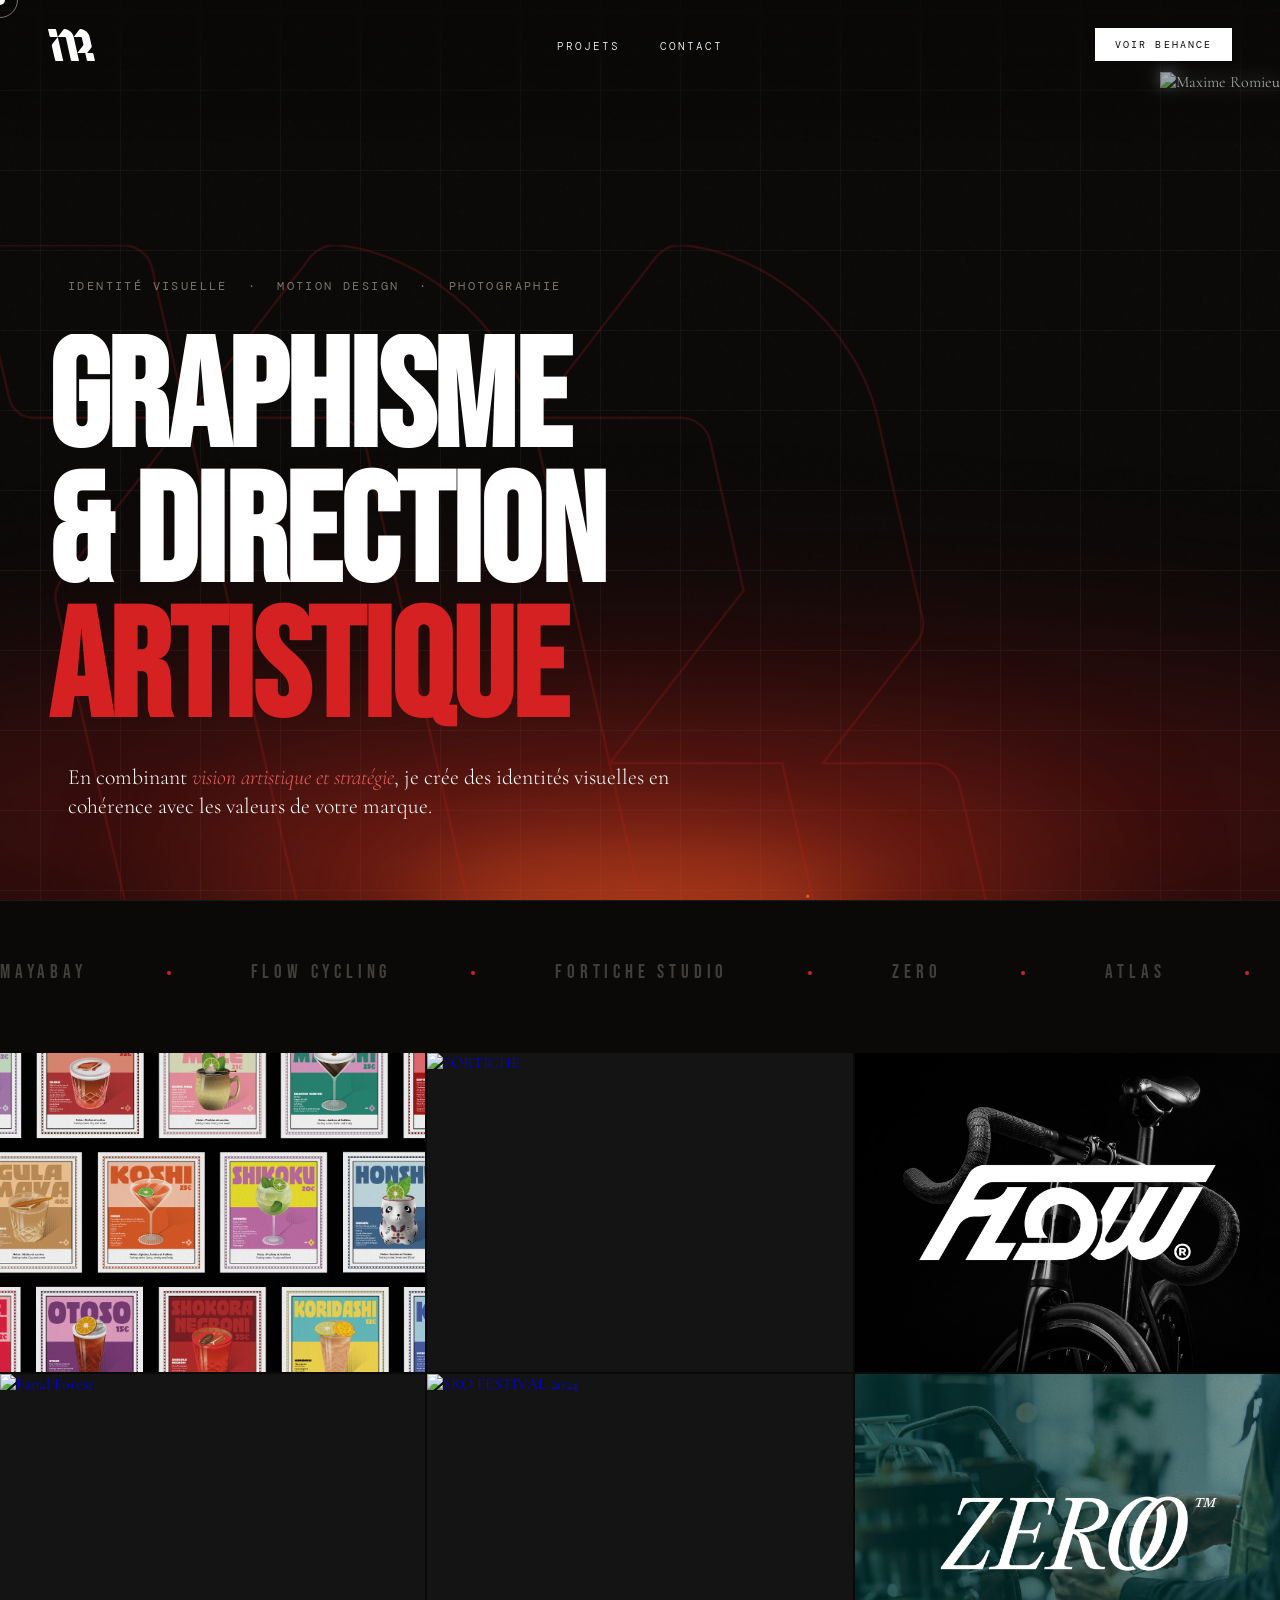
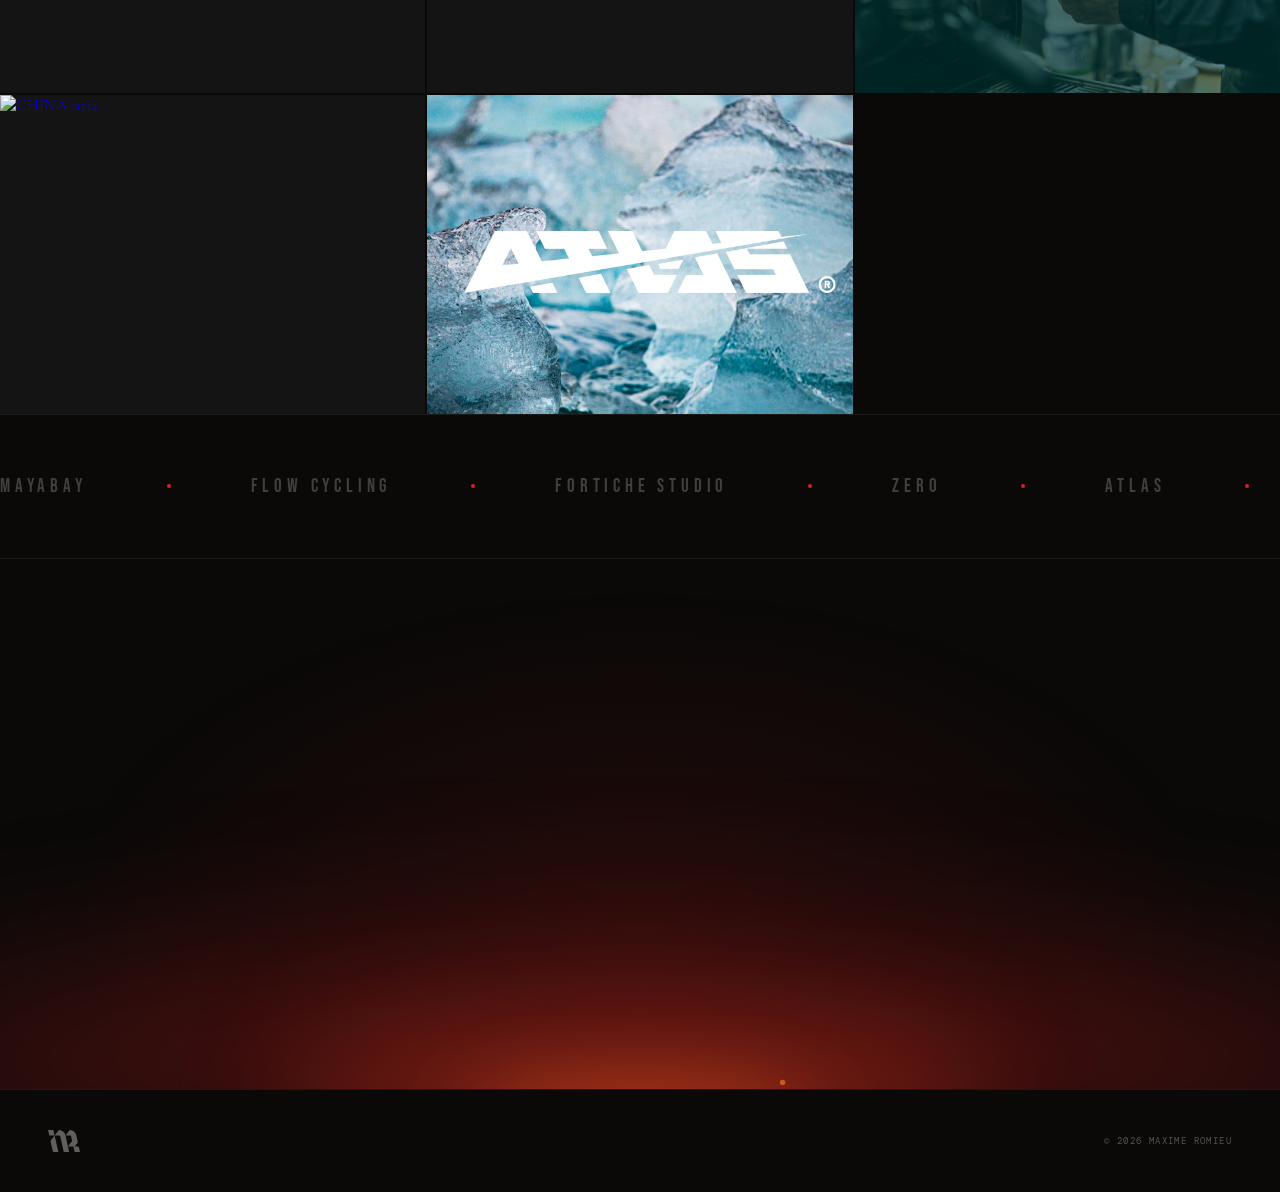
==== commit d2d9f58a: "patch 29 mars 2026" ====
--- a/index.html
+++ b/index.html
@@ -12,7 +12,7 @@
 <link rel="stylesheet" href="style.css">
 <style>
 *,*::before,*::after{margin:0;padding:0;box-sizing:border-box}
-:root{--bg:#0a0908;--cream:#fff7e5;--warm:#e06060;--accent:#d52122;--dark:#1a1714}
+:root{--bg:#0a0908;--cream:#ffffff;--warm:#e06060;--accent:#d52122;--dark:#1a1714}
 html{scroll-behavior:smooth}
 body{background:var(--bg);color:var(--cream);font-family:'Cormorant Garamond',serif;cursor:none;overflow-x:hidden}
 #cursor{position:fixed;width:10px;height:10px;background:var(--cream);border-radius:50%;pointer-events:none;z-index:9999;transform:translate(-50%,-50%);transition:transform .1s,width .3s,height .3s;mix-blend-mode:difference}
@@ -20,20 +20,23 @@
 body:has(a:hover) #cursor{width:6px;height:6px}
 body:has(a:hover) #cursor-ring{width:60px;height:60px;border-color:var(--accent)}
 nav{position:fixed;top:0;width:100%;z-index:100;display:flex;justify-content:space-between;align-items:center;padding:28px 48px}
+nav::before{content:'';position:absolute;inset:0;height:160%;background:linear-gradient(to bottom,rgba(10,9,8,.35) 0%,rgba(10,9,8,.08) 50%,transparent 100%);backdrop-filter:blur(8px);-webkit-backdrop-filter:blur(8px);-webkit-mask-image:linear-gradient(to bottom,black 0%,transparent 100%);mask-image:linear-gradient(to bottom,black 0%,transparent 100%);pointer-events:none;z-index:-1}
 .nav-logo{text-decoration:none;display:flex;align-items:center}.nav-logo-img{height:32px;width:auto;display:block}
-.nav-links{display:flex;gap:40px;list-style:none}
-.nav-links a{font-family:'DM Mono',monospace;font-size:.68rem;font-weight:300;letter-spacing:.18em;text-transform:uppercase;color:var(--warm);text-decoration:none;position:relative;transition:color .3s}
+.nav-links{display:flex;gap:40px;list-style:none;position:absolute;left:50%;transform:translateX(-50%)}
+.nav-links a{font-family:'DM Mono',monospace;font-size:.68rem;font-weight:300;letter-spacing:.18em;text-transform:uppercase;color:var(--cream);text-decoration:none;position:relative;transition:color .3s}
 .nav-links a::after{content:'';position:absolute;bottom:-3px;left:0;width:0;height:1px;background:var(--cream);transition:width .4s ease}
 .nav-links a:hover{color:var(--cream)}
 .nav-links a:hover::after{width:100%}
 .nav-cta{font-family:'DM Mono',monospace;font-size:.65rem;letter-spacing:.2em;text-transform:uppercase;color:var(--bg);background:var(--cream);padding:10px 20px;text-decoration:none;transition:background .3s,color .3s}
 .nav-cta:hover{background:var(--accent);color:var(--cream)}
-#hero{min-height:100vh;display:flex;flex-direction:column;justify-content:flex-end;padding:0 48px 80px;position:relative;overflow:hidden}
-.hero-bg{position:absolute;inset:0;background:radial-gradient(ellipse at 75% 35%,rgba(213,33,34,.25) 0%,transparent 52%),radial-gradient(ellipse at 15% 80%,rgba(213,33,34,.12) 0%,transparent 42%),linear-gradient(to bottom,transparent 55%,rgba(10,9,8,.85) 100%);z-index:0}
+#hero{min-height:100vh;display:flex;flex-direction:column;justify-content:flex-end;padding:0 48px 80px;position:relative;overflow:hidden;isolation:isolate}
+.hero-bg{position:absolute;inset:0;background:linear-gradient(to bottom,transparent 55%,rgba(10,9,8,.85) 100%);z-index:0}
 .hero-title{font-family:'Bebas Neue',sans-serif;font-size:clamp(5rem,12vw,14rem);line-height:.88;letter-spacing:-.01em;color:var(--cream);position:relative;z-index:1;overflow:hidden}
 .hero-title span{display:block;transform:translateY(110%);animation:slideUp 1.1s cubic-bezier(.16,1,.3,1) forwards}
 .hero-title span:nth-child(2){animation-delay:.12s}
 .hero-title span:nth-child(3){animation-delay:.22s}
+.hero-profile{position:absolute;right:0;bottom:0;height:92%;width:auto;object-fit:contain;object-position:bottom right;z-index:1;opacity:0;animation:fadeIn 1.2s .4s forwards;pointer-events:none;transform-origin:center center;transition:transform .12s ease-out;will-change:transform}
+.hero-profile-overlay{position:absolute;right:0;bottom:0;height:92%;width:50%;z-index:4;cursor:none}
 @keyframes slideUp{to{transform:translateY(0)}}
 .hero-sub{position:absolute;bottom:88px;right:48px;font-family:'Cormorant Garamond',serif;font-style:italic;font-size:1.05rem;color:var(--warm);max-width:280px;text-align:right;opacity:0;animation:fadeIn 1.4s .8s forwards;z-index:1;line-height:1.6}
 @keyframes fadeIn{to{opacity:1}}
@@ -47,11 +50,17 @@
 .film-card{width:320px;height:200px;flex-shrink:0;overflow:hidden}
 .film-card img{width:100%;height:100%;object-fit:cover;filter:brightness(.75) saturate(.8);transition:filter .6s,transform .6s}
 .film-card:hover img{filter:brightness(.95) saturate(1);transform:scale(1.04)}
-.statement{padding:120px 48px;max-width:900px;margin:0 auto;text-align:center}
-.statement p{font-family:'Cormorant Garamond',serif;font-size:clamp(1.4rem,2.5vw,2.1rem);font-weight:300;line-height:1.55;color:var(--cream)}
+.statement{margin-top:24px;max-width:640px;position:relative;z-index:1;padding-left:20px}
+.statement p{font-family:'Cormorant Garamond',serif;font-size:clamp(1.1rem,1.7vw,1.55rem);font-weight:300;line-height:1.3;color:var(--cream)}
 .statement em{font-style:italic;color:var(--warm)}
+.hero-disciplines{display:flex;align-items:center;gap:20px;margin-bottom:40px;flex-wrap:wrap;position:relative;z-index:1;padding-left:20px}
+.hero-disciplines span{font-family:'DM Mono',monospace;font-size:.75rem;letter-spacing:.2em;text-transform:uppercase;color:rgba(255,247,229,.45)}
+.hero-disc-sep{color:var(--accent);font-size:.5rem}
+.hero-available{display:flex;align-items:center;gap:10px;margin-top:14px;position:relative;z-index:1}
+.hero-available span:last-child{font-family:'DM Mono',monospace;font-size:.58rem;letter-spacing:.18em;text-transform:uppercase;color:rgba(255,247,229,.4)}
+.hero-dot-pulse{width:6px;height:6px;border-radius:50%;background:#4caf50;display:inline-block;animation:pulse 2s infinite;flex-shrink:0}
 .section-label{font-family:'DM Mono',monospace;font-size:.65rem;letter-spacing:.25em;text-transform:uppercase;color:var(--accent);padding:0 48px}
-#work{padding-top:80px}
+#work{padding-top:1px;background:var(--bg);position:relative;z-index:1}
 .project-item{display:grid;grid-template-columns:1fr 1fr;min-height:520px;border-top:1px solid rgba(232,224,213,.08);overflow:hidden}
 .project-item:nth-child(even){direction:rtl}
 .project-item:nth-child(even)>*{direction:ltr}
@@ -69,24 +78,40 @@
 .project-link:hover::before{transform:scaleX(1)}
 .arrow{display:inline-block;transition:transform .3s}
 .project-link:hover .arrow{transform:translateX(6px)}
-.logo-strip{padding:60px 0;border-top:1px solid rgba(232,224,213,.08);border-bottom:1px solid rgba(232,224,213,.08);overflow:hidden}
+.logo-strip{padding:60px 0;border-top:1px solid rgba(232,224,213,.08);border-bottom:1px solid rgba(232,224,213,.08);overflow:hidden;position:relative;z-index:10;background:var(--bg)}
 .logo-track{display:flex;gap:80px;width:max-content;align-items:center;animation:marqueeLeft 20s linear infinite}
 .logo-item{font-family:'Bebas Neue',sans-serif;font-size:1.2rem;letter-spacing:.25em;color:rgba(232,224,213,.25);white-space:nowrap;transition:color .3s}
 .logo-item:hover{color:var(--warm)}
 .logo-dot{width:4px;height:4px;border-radius:50%;background:var(--accent);flex-shrink:0}
 #contact{padding:160px 48px 100px;text-align:center;position:relative;overflow:hidden}
 .contact-bg{position:absolute;inset:0;background:radial-gradient(ellipse at 50% 70%,rgba(213,33,34,.12) 0%,transparent 65%)}
-.contact-eyebrow{font-family:'DM Mono',monospace;font-size:.65rem;letter-spacing:.3em;text-transform:uppercase;color:var(--accent);margin-bottom:32px}
-.contact-title{font-family:'Bebas Neue',sans-serif;font-size:clamp(5rem,14vw,16rem);line-height:.85;color:var(--cream);margin-bottom:64px;position:relative;z-index:1}
+.contact-flicker-a,.contact-flicker-b,.contact-flicker-c,
+.hero-flicker-a,.hero-flicker-b,.hero-flicker-c{position:absolute;bottom:-80px;left:50%;transform:translateX(-50%);border-radius:50%;pointer-events:none}
+.hero-flicker-a{width:140%;height:320px;background:rgba(213,33,34,.28);filter:blur(100px);animation:flicker1 12s ease-in-out infinite}
+.hero-flicker-b{width:900px;height:200px;background:rgba(220,60,30,.38);filter:blur(75px);animation:flicker2 9s ease-in-out infinite}
+.hero-flicker-c{width:460px;height:120px;background:rgba(255,100,40,.5);filter:blur(50px);animation:flicker3 7s ease-in-out infinite}
+#hero-embers-canvas{position:absolute;inset:0;width:100%;height:100%;pointer-events:none;z-index:2}
+.contact-flicker-a{width:120%;height:220px;background:rgba(213,33,34,.28);filter:blur(80px);animation:flicker1 12s ease-in-out infinite}
+.contact-flicker-b{width:700px;height:140px;background:rgba(220,60,30,.38);filter:blur(60px);animation:flicker2 9s ease-in-out infinite}
+.contact-flicker-c{width:340px;height:80px;background:rgba(255,100,40,.5);filter:blur(40px);animation:flicker3 7s ease-in-out infinite}
+@keyframes flicker1{0%{opacity:.28;transform:translateX(-50%) scaleX(1)}8%{opacity:.22;transform:translateX(-51%) scaleX(.97)}19%{opacity:.3;transform:translateX(-49%) scaleX(1.03)}27%{opacity:.18;transform:translateX(-52%) scaleX(.93)}41%{opacity:.26;transform:translateX(-50%) scaleX(1.01)}55%{opacity:.14;transform:translateX(-51%) scaleX(.96)}63%{opacity:.3;transform:translateX(-49%) scaleX(1.04)}74%{opacity:.2;transform:translateX(-50%) scaleX(.98)}88%{opacity:.28;transform:translateX(-51%) scaleX(1.02)}100%{opacity:.28;transform:translateX(-50%) scaleX(1)}}
+@keyframes flicker2{0%{opacity:.4;transform:translateX(-50%) scaleX(1)}11%{opacity:.28;transform:translateX(-51%) scaleX(.92)}24%{opacity:.44;transform:translateX(-48%) scaleX(1.06)}36%{opacity:.22;transform:translateX(-52%) scaleX(.9)}49%{opacity:.38;transform:translateX(-50%) scaleX(1.03)}61%{opacity:.18;transform:translateX(-51%) scaleX(.95)}73%{opacity:.42;transform:translateX(-49%) scaleX(1.05)}86%{opacity:.24;transform:translateX(-50%) scaleX(.97)}100%{opacity:.4;transform:translateX(-50%) scaleX(1)}}
+@keyframes flicker3{0%{opacity:.55;transform:translateX(-50%) scaleX(1)}14%{opacity:.32;transform:translateX(-49%) scaleX(.88)}29%{opacity:.6;transform:translateX(-51%) scaleX(1.09)}43%{opacity:.28;transform:translateX(-50%) scaleX(.92)}58%{opacity:.5;transform:translateX(-49%) scaleX(1.06)}70%{opacity:.22;transform:translateX(-51%) scaleX(.86)}84%{opacity:.55;transform:translateX(-50%) scaleX(1.08)}100%{opacity:.55;transform:translateX(-50%) scaleX(1)}}
+footer{background:var(--bg);flex-direction:row;justify-content:space-between;align-items:center;padding:24px 48px}
+.footer-logo{height:22px;width:auto;opacity:.35;filter:brightness(10)}
+#embers-canvas{position:absolute;inset:0;width:100%;height:100%;pointer-events:none;z-index:2}
+.contact-eyebrow{font-family:'DM Mono',monospace;font-size:.85rem;letter-spacing:.3em;text-transform:uppercase;color:var(--accent);margin-bottom:48px}
+.contact-title{font-family:'Bebas Neue',sans-serif;font-size:clamp(4rem,10vw,12rem);line-height:.85;color:var(--cream);margin-bottom:48px;position:relative;z-index:1}
+.contact-logo{width:clamp(6rem,12vw,16rem);height:auto;margin-bottom:64px;position:relative;z-index:1}
 .contact-links{display:flex;gap:24px;justify-content:center;flex-wrap:wrap;position:relative;z-index:1}
 .contact-btn{display:inline-flex;align-items:center;gap:10px;font-family:'DM Mono',monospace;font-size:.68rem;letter-spacing:.2em;text-transform:uppercase;color:var(--bg);background:var(--cream);padding:16px 36px;text-decoration:none;transition:background .3s,color .3s,transform .3s}
 .contact-btn:hover{background:var(--accent);color:var(--cream);transform:translateY(-2px)}
-.contact-btn.outline{background:transparent;color:var(--cream);border:1px solid rgba(232,224,213,.3)}
+.contact-btn.outline{background:transparent;color:var(--cream);border:1px solid rgba(255,255,255,.3)}
 .contact-btn.outline:hover{background:var(--dark);border-color:var(--accent)}
 footer{padding:40px 48px;border-top:1px solid rgba(232,224,213,.08);display:flex;justify-content:space-between;align-items:center}
-footer p{font-family:'DM Mono',monospace;font-size:.58rem;letter-spacing:.15em;color:rgba(232,224,213,.3);text-transform:uppercase}
+footer p{font-family:'DM Mono',monospace;font-size:.58rem;letter-spacing:.15em;color:rgba(255,255,255,.3);text-transform:uppercase}
 .footer-links{display:flex;gap:32px;list-style:none}
-.footer-links a{font-family:'DM Mono',monospace;font-size:.58rem;letter-spacing:.15em;text-transform:uppercase;color:rgba(232,224,213,.3);text-decoration:none;transition:color .3s}
+.footer-links a{font-family:'DM Mono',monospace;font-size:.58rem;letter-spacing:.15em;text-transform:uppercase;color:rgba(255,255,255,.3);text-decoration:none;transition:color .3s}
 .footer-links a:hover{color:var(--warm)}
 .reveal{opacity:0;transform:translateY(24px);transition:opacity .8s ease,transform .8s ease}
 .reveal.visible{opacity:1;transform:translateY(0)}
@@ -94,9 +119,9 @@
 .reveal-delay-2{transition-delay:.22s}
 .reveal-delay-3{transition-delay:.32s}
 .project-item{cursor:pointer}
-.hero-grid{position:absolute;inset:0;background-image:linear-gradient(rgba(232,224,213,.018) 1px,transparent 1px),linear-gradient(90deg,rgba(232,224,213,.018) 1px,transparent 1px);background-size:80px 80px;z-index:0}
+.hero-grid{position:absolute;inset:0;background-image:linear-gradient(rgba(232,224,213,.05) 1px,transparent 1px),linear-gradient(90deg,rgba(232,224,213,.05) 1px,transparent 1px);background-size:80px 80px;background-position:center center;z-index:0}
 .hero-vline{position:absolute;top:0;width:1px;height:100%;background:linear-gradient(to bottom,transparent 0%,rgba(213,33,34,.22) 18%,rgba(213,33,34,.22) 82%,transparent 100%);z-index:0}
-.hero-deco{position:absolute;right:0;bottom:-2rem;font-family:'Bebas Neue',sans-serif;font-size:clamp(12rem,34vw,50rem);line-height:1;color:transparent;-webkit-text-stroke:1px rgba(213,33,34,.052);z-index:0;pointer-events:none;user-select:none;white-space:nowrap}
+.hero-deco{position:absolute;left:-2%;bottom:-4%;height:clamp(14rem,54vw,56rem);width:auto;opacity:.18;z-index:0;pointer-events:none;user-select:none}
 .lb{position:fixed;inset:0;z-index:200;display:flex;align-items:center;justify-content:center;opacity:0;pointer-events:none;transition:opacity .4s ease}
 .lb.open{opacity:1;pointer-events:all}
 .lb-bg{position:absolute;inset:0;background:rgba(10,9,8,.9);backdrop-filter:blur(10px);cursor:pointer}
@@ -121,6 +146,7 @@
 @media(max-width:768px){
   #cursor,#cursor-ring{display:none}
   body{cursor:auto}
+  .hero-profile,.hero-profile-overlay{display:none}
   nav{padding:20px 24px}.nav-links{display:none}
   #hero{padding:120px 24px 60px;min-height:auto;justify-content:flex-start}
   .hero-sub{position:relative;bottom:auto;right:auto;text-align:left;margin-top:16px;max-width:100%}
@@ -131,9 +157,9 @@
   .project-info{padding:40px 32px}
   #contact{padding:100px 24px 80px}
   footer{padding:32px 24px;flex-direction:column;gap:20px}
-  .statement{padding:80px 24px}
+  .statement{margin-top:20px}
   .section-label{padding:0 24px}
-  .hero-deco{display:none}
+  .hero-deco{height:clamp(22rem,120vw,60rem);bottom:-4%}
   .lb-content{padding:28px 24px 36px}
   .lb-prev{left:8px}.lb-next{right:8px}
 }
@@ -153,118 +179,49 @@
 <section id="hero">
   <div class="hero-bg"></div>
   <div class="hero-grid"></div>
-  <div class="hero-vline" style="left:48px"></div>
-  <div class="hero-vline" style="right:48px;opacity:.5"></div>
-  <div class="hero-deco">ROMIEU</div>
+  <div class="hero-flicker-a"></div>
+  <div class="hero-flicker-b"></div>
+  <div class="hero-flicker-c"></div>
+  <canvas id="hero-embers-canvas"></canvas>
+
+  <img src="SVG/logo-deco.svg" class="hero-deco" alt="" aria-hidden="true">
+  <img src="profile cutted paper.png" alt="Maxime Romieu" class="hero-profile">
+  <div class="hero-disciplines reveal">
+    <span>Identité visuelle</span><span class="hero-disc-sep">·</span>
+    <span>Motion Design</span><span class="hero-disc-sep">·</span>
+    <span>Photographie</span>
+  </div>
   <h1 class="hero-title">
     <span>Graphisme</span>
     <span>&amp; Direction</span>
     <span>Artistique</span>
   </h1>
-  <p class="hero-sub">Design graphique, branding et photographie — France.</p>
-  <div class="scroll-hint"><div class="scroll-line"></div><span>D&eacute;filer</span></div>
+  <div class="statement reveal">
+    <p>En combinant <em>vision artistique et stratégie</em>, je crée des identités visuelles en cohérence avec les valeurs de votre marque.</p>
+  </div>
 </section>
-<div class="filmstrip">
-  <div class="filmstrip-track">
-    <div class="film-card"><img src="https://mir-s3-cdn-cf.behance.net/projects/404/e8528f245805671.Y3JvcCwxMTkyLDkzMyw4OCww.jpg" alt="MAYABAY"></div>
-    <div class="film-card"><img src="https://mir-s3-cdn-cf.behance.net/projects/404/cc0302227111473.Y3JvcCwxMDg5LDg1MiwxNTYsOTc.jpg" alt="ZERO"></div>
-    <div class="film-card"><img src="https://mir-s3-cdn-cf.behance.net/projects/404/625b45212726607.6763765080da4.jpg" alt="FORTICHE"></div>
-    <div class="film-card"><img src="https://mir-s3-cdn-cf.behance.net/projects/404/1fa182185278633.Y3JvcCw4MDgsNjMyLDAsMA.jpg" alt="FLOW"></div>
-    <div class="film-card"><img src="https://mir-s3-cdn-cf.behance.net/projects/404/4ab6c2181942251.652dad6fdd41d.jpg" alt="FANAL"></div>
-    <div class="film-card"><img src="https://mir-s3-cdn-cf.behance.net/projects/404/b87a0d225496873.Y3JvcCwxNzkzLDE0MDMsMTU1LDA.jpg" alt="GP2025"></div>
-    <div class="film-card"><img src="https://mir-s3-cdn-cf.behance.net/projects/404/e8528f245805671.Y3JvcCwxMTkyLDkzMyw4OCww.jpg" alt="MAYABAY"></div>
-    <div class="film-card"><img src="https://mir-s3-cdn-cf.behance.net/projects/404/cc0302227111473.Y3JvcCwxMDg5LDg1MiwxNTYsOTc.jpg" alt="ZERO"></div>
-    <div class="film-card"><img src="https://mir-s3-cdn-cf.behance.net/projects/404/625b45212726607.6763765080da4.jpg" alt="FORTICHE"></div>
-    <div class="film-card"><img src="https://mir-s3-cdn-cf.behance.net/projects/404/1fa182185278633.Y3JvcCw4MDgsNjMyLDAsMA.jpg" alt="FLOW"></div>
-    <div class="film-card"><img src="https://mir-s3-cdn-cf.behance.net/projects/404/4ab6c2181942251.652dad6fdd41d.jpg" alt="FANAL"></div>
-    <div class="film-card"><img src="https://mir-s3-cdn-cf.behance.net/projects/404/b87a0d225496873.Y3JvcCwxNzkzLDE0MDMsMTU1LDA.jpg" alt="GP2025"></div>
-  </div>
-</div>
-<div class="statement reveal">
-  <p>En combinant <em>vision artistique et stratégie</em>, je crée des identités visuelles en cohérence avec les valeurs de votre marque.</p>
+<div class="logo-strip" style="border-bottom:none">
+  <div class="logo-track">
+    <span class="logo-item">MAYABAY</span><div class="logo-dot"></div>
+    <span class="logo-item">FLOW CYCLING</span><div class="logo-dot"></div>
+    <span class="logo-item">FORTICHE STUDIO</span><div class="logo-dot"></div>
+    <span class="logo-item">ZERO</span><div class="logo-dot"></div>
+    <span class="logo-item">ATLAS</span><div class="logo-dot"></div>
+    <span class="logo-item">FANAL FOREST</span><div class="logo-dot"></div>
+    <span class="logo-item">GRAND PRIX</span><div class="logo-dot"></div>
+    <span class="logo-item">SRO FESTIVAL</span><div class="logo-dot"></div>
+    <span class="logo-item">MAYABAY</span><div class="logo-dot"></div>
+    <span class="logo-item">FLOW CYCLING</span><div class="logo-dot"></div>
+    <span class="logo-item">FORTICHE STUDIO</span><div class="logo-dot"></div>
+    <span class="logo-item">ZERO</span><div class="logo-dot"></div>
+    <span class="logo-item">ATLAS</span><div class="logo-dot"></div>
+    <span class="logo-item">FANAL FOREST</span><div class="logo-dot"></div>
+    <span class="logo-item">GRAND PRIX</span><div class="logo-dot"></div>
+    <span class="logo-item">SRO FESTIVAL</span><div class="logo-dot"></div>
+  </div>
 </div>
 <section id="work">
-  <div class="section-label reveal">-- Projets selectionnes</div>
-  <div class="project-item" data-pid="1">
-    <div class="project-media"><div class="project-num">01</div><img src="https://mir-s3-cdn-cf.behance.net/projects/404/e8528f245805671.Y3JvcCwxMTkyLDkzMyw4OCww.jpg" alt="MAYABAY"></div>
-    <div class="project-info">
-      <div class="project-year reveal">2024</div>
-      <h2 class="project-title reveal reveal-delay-1">MAYABAY</h2>
-      <p class="project-type reveal reveal-delay-2">Design editorial - Menu cocktail</p>
-      <p class="project-stats reveal reveal-delay-2">66 likes - 177 vues</p>
-      <a href="https://www.behance.net/gallery/245805671/MAYABAY-Cocktail-Menu" target="_blank" rel="noopener" class="project-link reveal reveal-delay-3">Voir sur Behance <span class="arrow">-&gt;</span></a>
-    </div>
-  </div>
-  <div class="project-item" data-pid="2">
-    <div class="project-media"><div class="project-num">02</div><img src="https://mir-s3-cdn-cf.behance.net/projects/404/4ab6c2181942251.652dad6fdd41d.jpg" alt="Fanal Forest"></div>
-    <div class="project-info">
-      <div class="project-year reveal">2024</div>
-      <h2 class="project-title reveal reveal-delay-1">Fanal Forest</h2>
-      <p class="project-type reveal reveal-delay-2">Photographie - Madere</p>
-      <p class="project-stats reveal reveal-delay-2">661 likes - 5K vues</p>
-      <a href="https://www.behance.net/gallery/181942251/The-Fanal-Forest-Madeira-Photography" target="_blank" rel="noopener" class="project-link reveal reveal-delay-3">Voir sur Behance <span class="arrow">-&gt;</span></a>
-    </div>
-  </div>
-  <div class="project-item" data-pid="3">
-    <div class="project-media"><div class="project-num">03</div><img src="https://mir-s3-cdn-cf.behance.net/projects/404/1fa182185278633.Y3JvcCw4MDgsNjMyLDAsMA.jpg" alt="Flow"></div>
-    <div class="project-info">
-      <div class="project-year reveal">2023</div>
-      <h2 class="project-title reveal reveal-delay-1">Flow</h2>
-      <p class="project-type reveal reveal-delay-2">Branding - Velos de course</p>
-      <p class="project-stats reveal reveal-delay-2">21 likes - 390 vues</p>
-      <a href="https://www.behance.net/gallery/185278633/Flow" target="_blank" rel="noopener" class="project-link reveal reveal-delay-3">Voir sur Behance <span class="arrow">-&gt;</span></a>
-    </div>
-  </div>
-  <div class="project-item" data-pid="4">
-    <div class="project-media"><div class="project-num">04</div><img src="https://mir-s3-cdn-cf.behance.net/projects/404/625b45212726607.6763765080da4.jpg" alt="FORTICHE"></div>
-    <div class="project-info">
-      <div class="project-year reveal">2024</div>
-      <h2 class="project-title reveal reveal-delay-1">FORTICHE</h2>
-      <p class="project-type reveal reveal-delay-2">Motion Design - Logo anime</p>
-      <p class="project-stats reveal reveal-delay-2">9 likes - 137 vues</p>
-      <a href="https://www.behance.net/gallery/212726607/FORTICHE" target="_blank" rel="noopener" class="project-link reveal reveal-delay-3">Voir sur Behance <span class="arrow">-&gt;</span></a>
-    </div>
-  </div>
-  <div class="project-item" data-pid="5">
-    <div class="project-media"><div class="project-num">05</div><img src="https://mir-s3-cdn-cf.behance.net/projects/404/b87a0d225496873.Y3JvcCwxNzkzLDE0MDMsMTU1LDA.jpg" alt="Grand Prix 2025"></div>
-    <div class="project-info">
-      <div class="project-year reveal">2025</div>
-      <h2 class="project-title reveal reveal-delay-1">Grand Prix Paul Ricard</h2>
-      <p class="project-type reveal reveal-delay-2">Photographie - Circuit Paul Ricard</p>
-      <p class="project-stats reveal reveal-delay-2">3 likes - 28 vues</p>
-      <a href="https://www.behance.net/gallery/225496873/Grand-Prix-Historique-Paul-Ricard-2025" target="_blank" rel="noopener" class="project-link reveal reveal-delay-3">Voir sur Behance <span class="arrow">-&gt;</span></a>
-    </div>
-  </div>
-  <div class="project-item" data-pid="6">
-    <div class="project-media"><div class="project-num">06</div><img src="https://mir-s3-cdn-cf.behance.net/projects/404/cc0302227111473.Y3JvcCwxMDg5LDg1MiwxNTYsOTc.jpg" alt="ZERO"></div>
-    <div class="project-info">
-      <div class="project-year reveal">2024</div>
-      <h2 class="project-title reveal reveal-delay-1">ZERO</h2>
-      <p class="project-type reveal reveal-delay-2">Branding - Identite visuelle</p>
-      <p class="project-stats reveal reveal-delay-2">66 likes - 30 vues</p>
-      <a href="https://www.behance.net/gallery/227111473/ZERO" target="_blank" rel="noopener" class="project-link reveal reveal-delay-3">Voir sur Behance <span class="arrow">-&gt;</span></a>
-    </div>
-  </div>
-  <div class="project-item" data-pid="7">
-    <div class="project-media"><div class="project-num">07</div><img src="https://mir-s3-cdn-cf.behance.net/projects/404/e2a43c219983921.67bbace006eb7.jpg" alt="CHINA 2024"></div>
-    <div class="project-info">
-      <div class="project-year reveal">2024</div>
-      <h2 class="project-title reveal reveal-delay-1">CHINA 2024</h2>
-      <p class="project-type reveal reveal-delay-2">Photographie - Voyage</p>
-      <p class="project-stats reveal reveal-delay-2">6 likes - 46 vues</p>
-      <a href="https://www.behance.net/gallery/219983921/CHINA-2024-Photography" target="_blank" rel="noopener" class="project-link reveal reveal-delay-3">Voir sur Behance <span class="arrow">-&gt;</span></a>
-    </div>
-  </div>
-  <div class="project-item" data-pid="8">
-    <div class="project-media"><div class="project-num">08</div><img src="https://mir-s3-cdn-cf.behance.net/projects/404/7c70fd214756767.Y3JvcCw4MDgsNjMyLDAsMA.png" alt="ATLAS"></div>
-    <div class="project-info">
-      <div class="project-year reveal">2024</div>
-      <h2 class="project-title reveal reveal-delay-1">ATLAS</h2>
-      <p class="project-type reveal reveal-delay-2">Branding - Identite visuelle</p>
-      <p class="project-stats reveal reveal-delay-2">4 likes - 42 vues</p>
-      <a href="https://www.behance.net/gallery/214756767/ATLAS" target="_blank" rel="noopener" class="project-link reveal reveal-delay-3">Voir sur Behance <span class="arrow">-&gt;</span></a>
-    </div>
-  </div>
+<div class="grille-projets" id="grille-projets"></div>
 </section>
 <div class="logo-strip">
   <div class="logo-track">
@@ -289,110 +246,131 @@
 <section id="contact">
   <div class="contact-bg"></div>
   <p class="contact-eyebrow reveal">Travaillons ensemble</p>
-  <h2 class="contact-title reveal">Maxime Romieu</h2>
+  <h2 class="contact-title reveal">Contactez-moi ici</h2>
+  <div class="contact-flicker-a"></div>
+  <div class="contact-flicker-b"></div>
+  <div class="contact-flicker-c"></div>
+  <canvas id="embers-canvas"></canvas>
   <div class="contact-links reveal reveal-delay-1">
     <a href="mailto:mromieupro@gmail.com" class="contact-btn">Envoyer un email</a>
     <a href="https://www.linkedin.com/in/maximeromieu/" target="_blank" rel="noopener" class="contact-btn outline">LinkedIn</a>
-    <a href="https://www.behance.net/maximeromieu" target="_blank" rel="noopener" class="contact-btn outline">Behance</a>
+
     <a href="https://instagram.com/maxime.romieu" target="_blank" rel="noopener" class="contact-btn outline">Instagram</a>
   </div>
 </section>
 <footer>
+  <img src="SVG/logo.svg" alt="Maxime Romieu" class="footer-logo">
   <p>&copy; 2026 Maxime Romieu</p>
-  <ul class="footer-links">
-    <li><a href="https://www.linkedin.com/in/maximeromieu/" target="_blank" rel="noopener">LinkedIn</a></li>
-    <li><a href="https://www.behance.net/maximeromieu" target="_blank" rel="noopener">Behance</a></li>
-    <li><a href="https://instagram.com/maxime.romieu" target="_blank" rel="noopener">Instagram</a></li>
-  </ul>
 </footer>
-<div class="lb" id="lightbox" role="dialog" aria-modal="true">
-  <div class="lb-bg" id="lbBg"></div>
-  <div class="lb-box">
-    <button class="lb-close" id="lbClose" aria-label="Fermer">&#x2715;</button>
-    <button class="lb-nav lb-prev" id="lbPrev" aria-label="Projet pr&eacute;c&eacute;dent">&#x2190;</button>
-    <button class="lb-nav lb-next" id="lbNext" aria-label="Projet suivant">&#x2192;</button>
-    <img class="lb-img" id="lbImg" src="" alt="">
-    <div class="lb-content">
-      <div class="lb-top">
-        <span class="lb-tag" id="lbTag"></span>
-        <span class="lb-year" id="lbYear"></span>
-      </div>
-      <h2 class="lb-title" id="lbTitle"></h2>
-      <p class="lb-desc" id="lbDesc"></p>
-      <div class="lb-meta">
-        <span class="lb-stats" id="lbStats"></span>
-        <a class="lb-cta" id="lbCta" href="#" target="_blank" rel="noopener">Voir sur Behance &nbsp;&#x2192;</a>
-      </div>
-    </div>
-  </div>
-</div>
+<script src="js/projets.js"></script>
 <script>
+// Curseur personnalisé
 const cursor=document.getElementById('cursor');
 const ring=document.getElementById('cursor-ring');
 let mx=0,my=0,rx=0,ry=0;
 document.addEventListener('mousemove',function(e){mx=e.clientX;my=e.clientY;});
-function animateCursor(){
-  cursor.style.left=mx+'px';cursor.style.top=my+'px';
-  rx+=(mx-rx)*.12;ry+=(my-ry)*.12;
-  ring.style.left=rx+'px';ring.style.top=ry+'px';
-  requestAnimationFrame(animateCursor);
+function animateCursor(){cursor.style.left=mx+'px';cursor.style.top=my+'px';rx+=(mx-rx)*.12;ry+=(my-ry)*.12;ring.style.left=rx+'px';ring.style.top=ry+'px';requestAnimationFrame(animateCursor);}
+animateCursor();
+// Animations au défilement
+const io=new IntersectionObserver(function(entries){entries.forEach(function(e){if(e.isIntersecting)e.target.classList.add('visible');});},{threshold:.12});
+document.querySelectorAll('.reveal').forEach(function(el){io.observe(el);});
+// Braises — fonction réutilisable
+function initEmbers(canvasId, section, faClass, fbClass, fcClass){
+  var canvas=document.getElementById(canvasId);
+  if(!canvas||!section)return;
+  var ctx=canvas.getContext('2d');
+  var embers=[];
+  function resize(){canvas.width=canvas.offsetWidth;canvas.height=canvas.offsetHeight;}
+  resize();
+  window.addEventListener('resize',resize);
+  var fa=section.querySelector(faClass);
+  var fb=section.querySelector(fbClass);
+  var fc=section.querySelector(fcClass);
+  var mouseX=-1,mouseY=-1;
+  var tlx=50,tly=0,clx=50,cly=0;
+  section.addEventListener('mousemove',function(e){
+    var r=canvas.getBoundingClientRect();
+    mouseX=e.clientX-r.left; mouseY=e.clientY-r.top;
+    tlx=(mouseX/canvas.width)*100;
+    tly=((mouseY/canvas.height)-1)*60;
+  });
+  section.addEventListener('mouseleave',function(){mouseX=-1;mouseY=-1;tlx=50;tly=0;});
+  function spawn(){
+    embers.push({
+      x:canvas.width*(.2+Math.random()*.6), y:canvas.height+4,
+      vx:(Math.random()-.5)*.4, vy:-(Math.random()*.6+.3),
+      size:Math.random()*2.6+.7, opacity:Math.random()*.5+.3,
+      drift:Math.random()*Math.PI*2, driftSpeed:Math.random()*.015+.005, life:1
+    });
+  }
+  var spawnTimer=0;
+  function tick(){
+    ctx.clearRect(0,0,canvas.width,canvas.height);
+    clx+=(tlx-clx)*.04; cly+=(tly-cly)*.04;
+    var ox=(clx-50)*0.55;
+    if(fa)fa.style.transform='translateX(calc(-50% + '+ox.toFixed(1)+'px)) translateY('+cly.toFixed(1)+'px)';
+    if(fb)fb.style.transform='translateX(calc(-50% + '+(ox*.7).toFixed(1)+'px)) translateY('+(cly*.6).toFixed(1)+'px)';
+    if(fc)fc.style.transform='translateX(calc(-50% + '+(ox*.4).toFixed(1)+'px)) translateY('+(cly*.3).toFixed(1)+'px)';
+    spawnTimer++;
+    if(spawnTimer>13){spawnTimer=0;if(Math.random()<.75)spawn();}
+    for(var i=embers.length-1;i>=0;i--){
+      var e=embers[i];
+      e.drift+=e.driftSpeed;
+      e.x+=e.vx+Math.sin(e.drift)*.35; e.y+=e.vy; e.life-=.004;
+      if(e.life<=0||e.y<-10){embers.splice(i,1);continue;}
+      if(mouseX>=0){
+        var mdx=e.x-mouseX,mdy=e.y-mouseY,mdist=Math.sqrt(mdx*mdx+mdy*mdy);
+        if(mdist<140&&mdist>0){var f=(.5/mdist);e.vx+=mdx*f*.06;e.vy+=mdy*f*.06;}
+      }
+      var alpha=e.life*e.opacity;
+      ctx.beginPath();
+      ctx.arc(e.x,e.y,e.size,0,Math.PI*2);
+      ctx.fillStyle='rgba(255,'+(100+Math.floor(Math.random()*60))+',40,'+alpha.toFixed(3)+')';
+      ctx.fill();
+    }
+    requestAnimationFrame(tick);
+  }
+  tick();
 }
-animateCursor();
-const revealEls=document.querySelectorAll('.reveal');
-const io=new IntersectionObserver(function(entries){
-  entries.forEach(function(e){if(e.isIntersecting)e.target.classList.add('visible');});
-},{threshold:.12});
-revealEls.forEach(function(el){io.observe(el);});
-document.querySelectorAll('.filmstrip-track,.logo-track').forEach(function(track){
-  track.addEventListener('mouseenter',function(){track.style.animationPlayState='paused';});
-  track.addEventListener('mouseleave',function(){track.style.animationPlayState='running';});
-});
-const projects=[
-  {id:1,title:'MAYABAY',year:'2024',tag:'Design &eacute;ditorial',desc:'Conception d\u2019un menu cocktail pour le restaurant MAYABAY \u2014 <span class="highlight-red">direction artistique</span>, mise en page et production print.',stats:'66 likes \u00b7 177 vues',img:'https://mir-s3-cdn-cf.behance.net/projects/404/e8528f245805671.Y3JvcCwxMTkyLDkzMyw4OCww.jpg',url:'https://www.behance.net/gallery/245805671/MAYABAY-Cocktail-Menu'},
-  {id:2,title:'Fanal Forest',year:'2024',tag:'Photographie',desc:'S\u00e9rie photographique dans la for\u00eat laurif\u00e8re de Fanal \u00e0 Mad\u00e8re \u2014 atmosph\u00e8re brumeuse, lumi\u00e8res filtr\u00e9es et magie des vieux arbres millénaires.',stats:'661 likes \u00b7 5K vues',img:'https://mir-s3-cdn-cf.behance.net/projects/404/4ab6c2181942251.652dad6fdd41d.jpg',url:'https://www.behance.net/gallery/181942251/The-Fanal-Forest-Madeira-Photography'},
-  {id:3,title:'Flow',year:'2023',tag:'Branding',desc:'Identit\u00e9 visuelle compl\u00e8te pour une marque de v\u00e9los de course \u2014 logo, palette, typographie et supports de communication.',stats:'21 likes \u00b7 390 vues',img:'https://mir-s3-cdn-cf.behance.net/projects/404/1fa182185278633.Y3JvcCw4MDgsNjMyLDAsMA.jpg',url:'https://www.behance.net/gallery/185278633/Flow'},
-  {id:4,title:'FORTICHE',year:'2024',tag:'Motion Design',desc:'Animation de logo pour FORTICHE Studio \u2014 motion design frame-by-frame avec une approche artisanale et dynamique.',stats:'9 likes \u00b7 137 vues',img:'https://mir-s3-cdn-cf.behance.net/projects/404/625b45212726607.6763765080da4.jpg',url:'https://www.behance.net/gallery/212726607/FORTICHE'},
-  {id:5,title:'Grand Prix Paul Ricard',year:'2025',tag:'Photographie',desc:'Reportage photographique du Grand Prix Historique sur le Circuit Paul Ricard \u2014 voitures d\u2019\u00e9poque, ambiance et vitesse.',stats:'3 likes \u00b7 28 vues',img:'https://mir-s3-cdn-cf.behance.net/projects/404/b87a0d225496873.Y3JvcCwxNzkzLDE0MDMsMTU1LDA.jpg',url:'https://www.behance.net/gallery/225496873/Grand-Prix-Historique-Paul-Ricard-2025'},
-  {id:6,title:'ZERO',year:'2024',tag:'Branding',desc:'Cr\u00e9ation d\u2019une identit\u00e9 visuelle pour ZERO \u2014 syst\u00e8me graphique minimal, fort et coh\u00e9rent du logo aux supports.',stats:'66 likes \u00b7 30 vues',img:'https://mir-s3-cdn-cf.behance.net/projects/404/cc0302227111473.Y3JvcCwxMDg5LDg1MiwxNTYsOTc.jpg',url:'https://www.behance.net/gallery/227111473/ZERO'},
-  {id:7,title:'CHINA 2024',year:'2024',tag:'Photographie',desc:'S\u00e9rie photographique d\u2019un voyage en Chine \u2014 portraits, architecture, paysages urbains et instants de vie quotidienne.',stats:'6 likes \u00b7 46 vues',img:'https://mir-s3-cdn-cf.behance.net/projects/404/e2a43c219983921.67bbace006eb7.jpg',url:'https://www.behance.net/gallery/219983921/CHINA-2024-Photography'},
-  {id:8,title:'ATLAS',year:'2024',tag:'Branding',desc:'Identit\u00e9 visuelle pour ATLAS \u2014 construction d\u2019un syst\u00e8me de marque rigoureux, \u00e9vocateur et intemporel.',stats:'4 likes \u00b7 42 vues',img:'https://mir-s3-cdn-cf.behance.net/projects/404/7c70fd214756767.Y3JvcCw4MDgsNjMyLDAsMA.png',url:'https://www.behance.net/gallery/214756767/ATLAS'}
-];
-var lbEl=document.getElementById('lightbox');
-var lbImg=document.getElementById('lbImg');
-var lbTag=document.getElementById('lbTag');
-var lbYear=document.getElementById('lbYear');
-var lbTitle=document.getElementById('lbTitle');
-var lbDesc=document.getElementById('lbDesc');
-var lbStats=document.getElementById('lbStats');
-var lbCta=document.getElementById('lbCta');
-var currentPid=0;
-function openLb(pid){
-  var p=projects[pid-1];
-  currentPid=pid;
-  lbImg.src=p.img;lbImg.alt=p.title;
-  lbTag.innerHTML=p.tag;lbYear.textContent=p.year;
-  lbTitle.textContent=p.title;lbDesc.innerHTML=p.desc;
-  lbStats.textContent=p.stats;lbCta.href=p.url;
-  lbEl.classList.add('open');
-  document.body.style.overflow='hidden';
-}
-function closeLb(){
-  lbEl.classList.remove('open');
-  document.body.style.overflow='';
-}
-document.getElementById('lbClose').addEventListener('click',closeLb);
-document.getElementById('lbBg').addEventListener('click',closeLb);
-document.getElementById('lbPrev').addEventListener('click',function(){openLb(currentPid===1?projects.length:currentPid-1);});
-document.getElementById('lbNext').addEventListener('click',function(){openLb(currentPid===projects.length?1:currentPid+1);});
-document.addEventListener('keydown',function(e){
-  if(!lbEl.classList.contains('open'))return;
-  if(e.key==='Escape')closeLb();
-  if(e.key==='ArrowLeft')document.getElementById('lbPrev').click();
-  if(e.key==='ArrowRight')document.getElementById('lbNext').click();
-});
-document.querySelectorAll('.project-item[data-pid]').forEach(function(item){
-  item.addEventListener('click',function(){openLb(parseInt(item.dataset.pid));});
-});
+initEmbers('embers-canvas', document.getElementById('contact'), '.contact-flicker-a', '.contact-flicker-b', '.contact-flicker-c');
+initEmbers('hero-embers-canvas', document.getElementById('hero'), '.hero-flicker-a', '.hero-flicker-b', '.hero-flicker-c');
+// Tilt 3D sur la photo de profil
+(function(){
+  var profile=document.querySelector('.hero-profile');
+  if(!profile)return;
+  var overlay=document.createElement('div');
+  overlay.className='hero-profile-overlay';
+  document.getElementById('hero').appendChild(overlay);
+  overlay.addEventListener('mousemove',function(e){
+    var r=overlay.getBoundingClientRect();
+    var x=(e.clientX-r.left)/r.width-0.5;
+    var y=(e.clientY-r.top)/r.height-0.5;
+    profile.style.transform='perspective(3000px) rotateY('+(-x*6)+'deg) rotateX('+(y*4)+'deg)';
+  });
+  overlay.addEventListener('mouseleave',function(){
+    profile.style.transform='perspective(3000px) rotateY(0deg) rotateX(0deg)';
+  });
+})();
+// Pause au survol des bandeaux
+document.querySelectorAll('.filmstrip-track,.logo-track').forEach(function(track){track.addEventListener('mouseenter',function(){track.style.animationPlayState='paused';});track.addEventListener('mouseleave',function(){track.style.animationPlayState='running';});});
+// Génération des cartes projets
+(function(){
+  var g=document.getElementById('grille-projets');
+  if(!g||typeof projets==='undefined')return;
+  projets.forEach(function(p){
+    var a=document.createElement('a');
+    a.href='projet.html?id='+p.id;
+    a.className='carte-projet reveal';
+    a.innerHTML='<img src="'+p.images[0]+'" alt="'+p.titre+'">'
+      +'<div class="carte-overlay">'
+      +'<span class="carte-overlay-cta">Voir le projet \u2192</span>'
+      +'<p class="carte-titre">'+p.titre+'</p>'
+      +'<p class="carte-categorie">'+p.categorie+'</p>'
+      +'</div>';
+    g.appendChild(a);
+    io.observe(a);
+  });
+})();
 </script>
 </body>
 </html>
--- a/style.css
+++ b/style.css
@@ -10,7 +10,7 @@
   --paper: #141414;
   --line: #2a2a2a;
   --accent: #d52122;
-  --text: #fff7e5;
+  --text: #ffffff;
   --muted: #6b6760;
   --serif: 'DM Serif Display', Georgia, serif;
   --mono: 'DM Mono', 'Courier New', monospace;
@@ -387,3 +387,283 @@
   .projects-grid { grid-template-columns: 1fr; }
   .project-card.featured { aspect-ratio: 4/3; }
 }
+
+/* ═══════════════════════════════════════════════
+   NAV PAGE PROJET
+═══════════════════════════════════════════════ */
+.nav-projet {
+  position: fixed; top: 0; width: 100%; z-index: 100;
+  display: flex; justify-content: space-between; align-items: center;
+  padding: 28px 48px;
+}
+.nav-projet::before {
+  content: ''; position: absolute; inset: 0; height: 160%;
+  background: linear-gradient(to bottom, rgba(14,14,14,.35) 0%, rgba(14,14,14,.08) 50%, transparent 100%);
+  backdrop-filter: blur(8px); -webkit-backdrop-filter: blur(8px);
+  -webkit-mask-image: linear-gradient(to bottom, black 0%, transparent 100%);
+  mask-image: linear-gradient(to bottom, black 0%, transparent 100%);
+  pointer-events: none; z-index: -1;
+}
+.nav-logo-projet { display: flex; align-items: center; text-decoration: none; }
+.nav-logo-img-projet { height: 32px; width: auto; display: block; }
+.nav-projet-links { display: flex; gap: 40px; list-style: none; position: absolute; left: 50%; transform: translateX(-50%); }
+.nav-projet-links a { font-family: 'DM Mono', monospace; font-size: .68rem; font-weight: 300; letter-spacing: .18em; text-transform: uppercase; color: var(--text); text-decoration: none; position: relative; transition: color .3s; }
+.nav-projet-links a::after { content: ''; position: absolute; bottom: -3px; left: 0; width: 0; height: 1px; background: var(--text); transition: width .4s ease; }
+.nav-projet-links a:hover { color: var(--text); }
+.nav-projet-links a:hover::after { width: 100%; }
+.nav-projet .btn-behance { font-family: 'DM Mono', monospace; font-size: .65rem; letter-spacing: .2em; text-transform: uppercase; color: var(--bg); background: var(--text); padding: 10px 20px; text-decoration: none; transition: background .3s, color .3s; }
+.nav-projet .btn-behance:hover { background: var(--accent); color: var(--text); }
+
+.btn-retour {
+  font-family: 'DM Mono', monospace;
+  font-size: .65rem; letter-spacing: .18em; text-transform: uppercase;
+  color: var(--muted); text-decoration: none;
+  transition: color .25s;
+}
+.btn-retour:hover { color: var(--text); }
+
+.btn-behance {
+  font-family: 'DM Mono', monospace;
+  font-size: .6rem; letter-spacing: .15em; text-transform: uppercase;
+  color: var(--muted); text-decoration: none;
+  border: 1px solid var(--line);
+  padding: 7px 14px; border-radius: 2px;
+  transition: border-color .25s, color .25s;
+}
+.btn-behance:hover { border-color: var(--accent); color: var(--accent); }
+
+/* ═══════════════════════════════════════════════
+   GRILLE PROJETS — index.html
+═══════════════════════════════════════════════ */
+.grille-projets {
+  display: grid;
+  grid-template-columns: repeat(3, 1fr);
+  gap: 2px;
+  margin-top: 8px;
+}
+
+.carte-projet {
+  position: relative; overflow: hidden;
+  aspect-ratio: 4/3; display: block;
+  text-decoration: none; background: #141414;
+  cursor: pointer; isolation: isolate;
+}
+.carte-projet img {
+  width: 100%; height: 100%;
+  object-fit: cover; display: block;
+  transition: transform .7s cubic-bezier(.25,.46,.45,.94);
+}
+.carte-projet:hover img { transform: scale(1.08); }
+
+.carte-overlay {
+  position: absolute; inset: 0;
+  background: linear-gradient(to top, rgba(0,0,0,.92) 0%, rgba(0,0,0,.3) 45%, transparent 100%);
+  opacity: 0; transition: opacity .45s;
+  display: flex; flex-direction: column; justify-content: flex-end;
+  padding: 24px; z-index: 2; gap: 6px;
+}
+.carte-projet:hover .carte-overlay { opacity: 1; }
+
+.carte-overlay-cta {
+  display: inline-flex; align-items: center; gap: 6px;
+  background: var(--accent); color: #0e0e0e;
+  font-family: 'DM Mono', monospace;
+  font-size: 10px; font-weight: 500;
+  letter-spacing: .15em; text-transform: uppercase;
+  padding: 8px 16px; border-radius: 2px; width: fit-content;
+  transform: translateY(14px); opacity: 0;
+  transition: transform .35s .16s ease, opacity .35s .16s ease;
+}
+.carte-projet:hover .carte-overlay-cta { transform: translateY(0); opacity: 1; }
+
+.carte-titre {
+  font-family: 'Bebas Neue', sans-serif;
+  font-size: 22px; color: #fff; line-height: 1.2; font-weight: 400;
+  transform: translateY(12px); opacity: 0;
+  transition: transform .35s .05s ease, opacity .35s .05s ease;
+}
+.carte-categorie {
+  font-family: 'DM Mono', monospace;
+  font-size: 10px; color: rgba(255,255,255,.55);
+  letter-spacing: .1em; text-transform: uppercase;
+  transform: translateY(12px); opacity: 0;
+  transition: transform .35s .1s ease, opacity .35s .1s ease;
+}
+.carte-projet:hover .carte-titre,
+.carte-projet:hover .carte-categorie { transform: translateY(0); opacity: 1; }
+
+/* ═══════════════════════════════════════════════
+   PAGE PROJET — contenu
+═══════════════════════════════════════════════ */
+.projet-header {
+  padding: 120px 48px 56px;
+  border-bottom: 1px solid var(--line);
+  max-width: 1200px; margin: 0 auto;
+}
+.projet-titre {
+  font-family: 'Bebas Neue', sans-serif;
+  font-size: clamp(4rem, 9vw, 10rem);
+  line-height: .88; letter-spacing: .02em;
+  color: var(--text); margin-bottom: 20px;
+}
+.projet-meta {
+  display: flex; align-items: center; gap: 24px;
+  font-family: 'DM Mono', monospace;
+  font-size: .65rem; letter-spacing: .2em; text-transform: uppercase;
+  margin-bottom: 24px;
+}
+.projet-categorie { color: var(--accent); }
+.projet-annee { color: var(--muted); }
+
+.projet-tags { display: flex; flex-wrap: wrap; gap: 8px; }
+
+.tag {
+  font-family: 'DM Mono', monospace;
+  font-size: .58rem; letter-spacing: .18em; text-transform: uppercase;
+  color: var(--muted); border: 1px solid var(--line);
+  padding: 4px 12px; border-radius: 2px;
+}
+
+.projet-cover {
+  width: 100%; display: block;
+  height: auto;
+}
+
+.projet-description {
+  max-width: 760px; margin: 64px auto;
+  padding: 0 48px;
+}
+.projet-description p {
+  font-family: 'Cormorant Garamond', serif;
+  font-size: 1.15rem; line-height: 1.85;
+  color: var(--text); font-style: italic;
+  border-left: 2px solid var(--accent);
+  padding-left: 24px;
+}
+
+.projet-video {
+  width: 100%; margin-bottom: 4px;
+}
+.yt-wrapper {
+  position: relative; width: 100%; aspect-ratio: 16/9;
+}
+.yt-wrapper iframe,
+.yt-wrapper > div:first-child {
+  position: absolute; inset: 0;
+  width: 100% !important; height: 100% !important;
+  border: none;
+}
+.yt-overlay {
+  position: absolute; inset: 0;
+  z-index: 1; cursor: pointer;
+}
+.yt-sound-btn {
+  position: absolute; bottom: 20px; right: 20px;
+  z-index: 2;
+  font-family: 'DM Mono', monospace;
+  font-size: .58rem; letter-spacing: .15em;
+  color: #fff; background: rgba(0,0,0,.5);
+  border: 1px solid rgba(255,255,255,.3);
+  padding: 6px 14px; cursor: pointer;
+  transition: background .2s, border-color .2s;
+}
+.yt-sound-btn:hover { background: rgba(0,0,0,.8); border-color: #fff; }
+
+.projet-galerie {
+  display: flex; flex-direction: column; gap: 4px;
+}
+.projet-galerie img,
+.projet-galerie .projet-video-mp4 {
+  width: 100%; display: block; object-fit: cover;
+}
+.projet-video-mp4 {
+  width: 100%; display: block;
+}
+.video-mp4-wrapper {
+  position: relative; width: 100%;
+}
+.video-mp4-wrapper .projet-video-mp4 {
+  width: 100%; display: block;
+}
+.video-sound-btn {
+  position: absolute; bottom: 20px; right: 20px;
+  font-family: 'DM Mono', monospace;
+  font-size: .58rem; letter-spacing: .15em;
+  color: #fff; background: rgba(0,0,0,.5);
+  border: 1px solid rgba(255,255,255,.3);
+  padding: 6px 14px; cursor: pointer;
+  transition: background .2s, border-color .2s;
+}
+.video-sound-btn:hover { background: rgba(0,0,0,.8); border-color: #fff; }
+
+.projet-galerie-grid {
+  display: grid;
+  grid-template-columns: repeat(2, 1fr);
+  gap: 4px;
+}
+.projet-galerie-grid img {
+  width: 100%; display: block;
+  aspect-ratio: 4 / 3; object-fit: cover;
+}
+.projet-galerie-grid--natural img {
+  aspect-ratio: unset; object-fit: unset; height: auto;
+}
+.projet-galerie-grid--natural .img-cover {
+  height: 100%; object-fit: cover; align-self: stretch;
+}
+
+.projet-credit {
+  border-top: 1px solid var(--line);
+  padding: 80px 48px;
+  display: flex; flex-direction: column; align-items: center; gap: 16px;
+  text-align: center;
+}
+.projet-credit-label {
+  font-family: 'DM Mono', monospace;
+  font-size: .58rem; letter-spacing: .2em; text-transform: uppercase;
+  color: var(--muted);
+}
+.projet-credit-name {
+  font-family: 'Bebas Neue', sans-serif;
+  font-size: 2.4rem; letter-spacing: .08em;
+  color: var(--text);
+}
+.projet-credit-links {
+  display: flex; gap: 24px; list-style: none; padding: 0; margin: 8px 0 0; justify-content: center;
+}
+.projet-credit-links a {
+  font-family: 'DM Mono', monospace;
+  font-size: .58rem; letter-spacing: .15em; text-transform: uppercase;
+  color: var(--muted); text-decoration: none;
+  border: 1px solid var(--line); padding: 6px 14px;
+  transition: color .3s, border-color .3s;
+}
+.projet-credit-links a:hover { color: var(--text); border-color: var(--text); }
+
+.footer-global {
+  display: flex; justify-content: space-between; align-items: center;
+  padding: 24px 48px; margin-top: 80px;
+  background: var(--bg); border-top: 1px solid var(--line);
+}
+.footer-global p {
+  font-family: 'DM Mono', monospace;
+  font-size: .58rem; color: var(--muted);
+  letter-spacing: .15em; text-transform: uppercase;
+}
+.footer-global .footer-logo {
+  height: 22px; width: auto; opacity: .35; filter: brightness(10);
+}
+
+/* Responsive grille + projet */
+@media (max-width: 900px) {
+  .grille-projets { grid-template-columns: repeat(2, 1fr); }
+}
+@media (max-width: 600px) {
+  .grille-projets { grid-template-columns: 1fr; }
+  .nav-projet { padding: 18px 24px; }
+  .btn-behance { display: none; }
+  .projet-header { padding: 96px 24px 40px; }
+  .projet-description { padding: 0 24px; margin: 40px auto; }
+  .projet-video { padding: 0 24px; }
+  .footer-projet { padding: 24px; }
+}
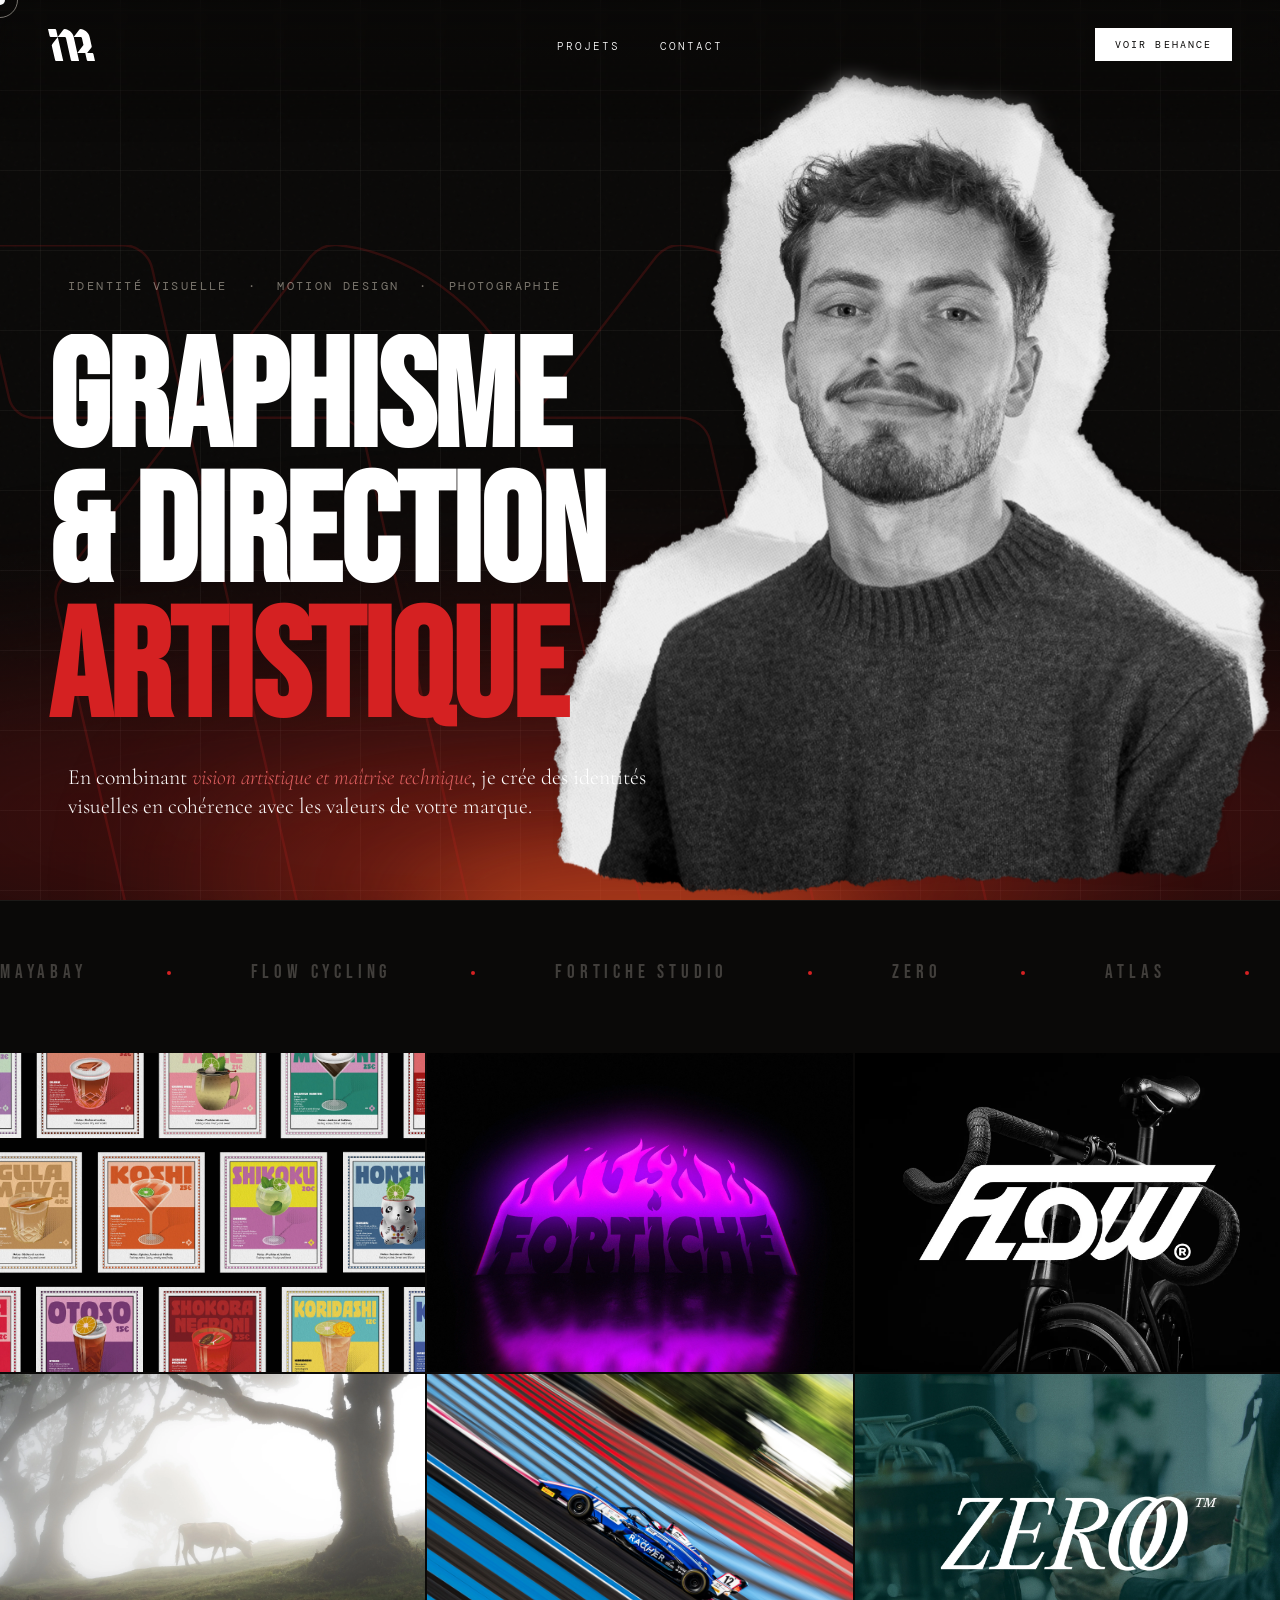
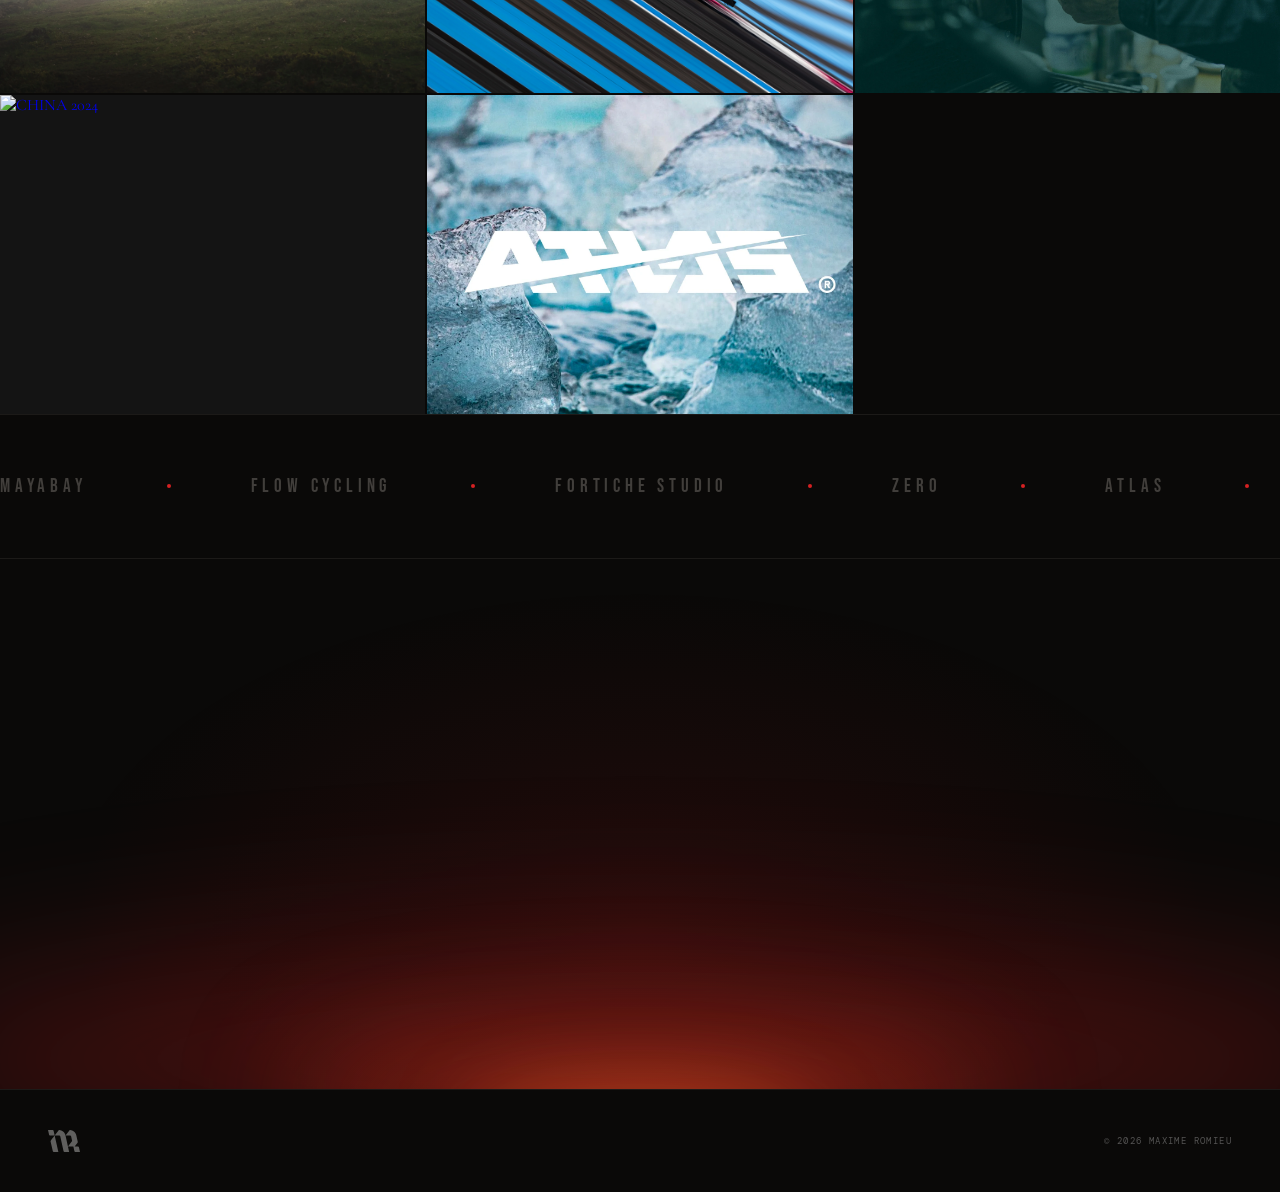
==== commit 57d6ec9d: "Patch 8 Avril 2026 Changement .png to .webp Correction de qlq bug" ====
--- a/index.html
+++ b/index.html
@@ -157,7 +157,9 @@
   .project-info{padding:40px 32px}
   #contact{padding:100px 24px 80px}
   footer{padding:32px 24px;flex-direction:column;gap:20px}
-  .statement{margin-top:20px}
+  .statement{margin-top:20px;text-align:center;padding-left:0}
+  .hero-disciplines{justify-content:center;padding-left:0}
+  .hero-title{text-align:center}
   .section-label{padding:0 24px}
   .hero-deco{height:clamp(22rem,120vw,60rem);bottom:-4%}
   .lb-content{padding:28px 24px 36px}
@@ -185,7 +187,7 @@
   <canvas id="hero-embers-canvas"></canvas>
 
   <img src="SVG/logo-deco.svg" class="hero-deco" alt="" aria-hidden="true">
-  <img src="profile cutted paper.png" alt="Maxime Romieu" class="hero-profile">
+  <img src="profile cutted paper.webp" alt="Maxime Romieu" class="hero-profile">
   <div class="hero-disciplines reveal">
     <span>Identité visuelle</span><span class="hero-disc-sep">·</span>
     <span>Motion Design</span><span class="hero-disc-sep">·</span>
@@ -197,7 +199,7 @@
     <span>Artistique</span>
   </h1>
   <div class="statement reveal">
-    <p>En combinant <em>vision artistique et stratégie</em>, je crée des identités visuelles en cohérence avec les valeurs de votre marque.</p>
+    <p>En combinant <em>vision artistique et maîtrise technique</em>, je crée des identités visuelles en cohérence avec les valeurs de votre marque.</p>
   </div>
 </section>
 <div class="logo-strip" style="border-bottom:none">
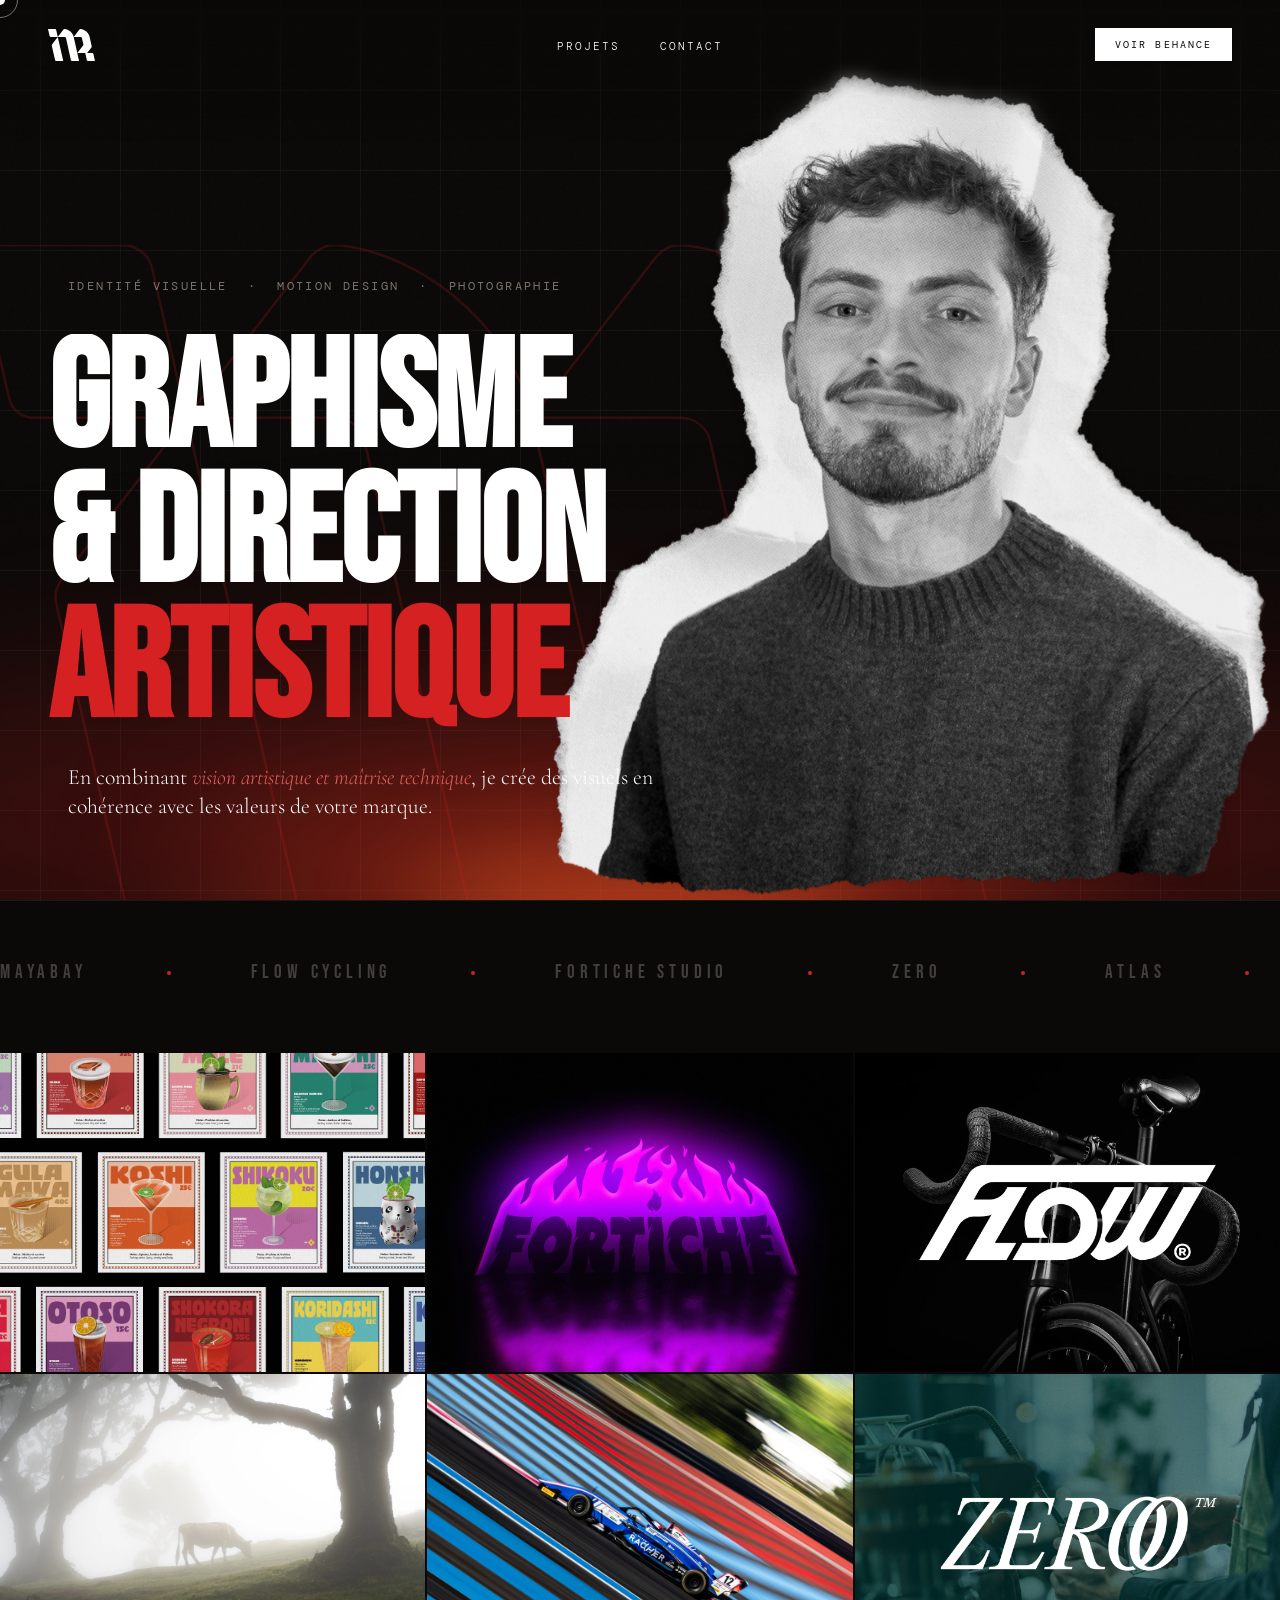
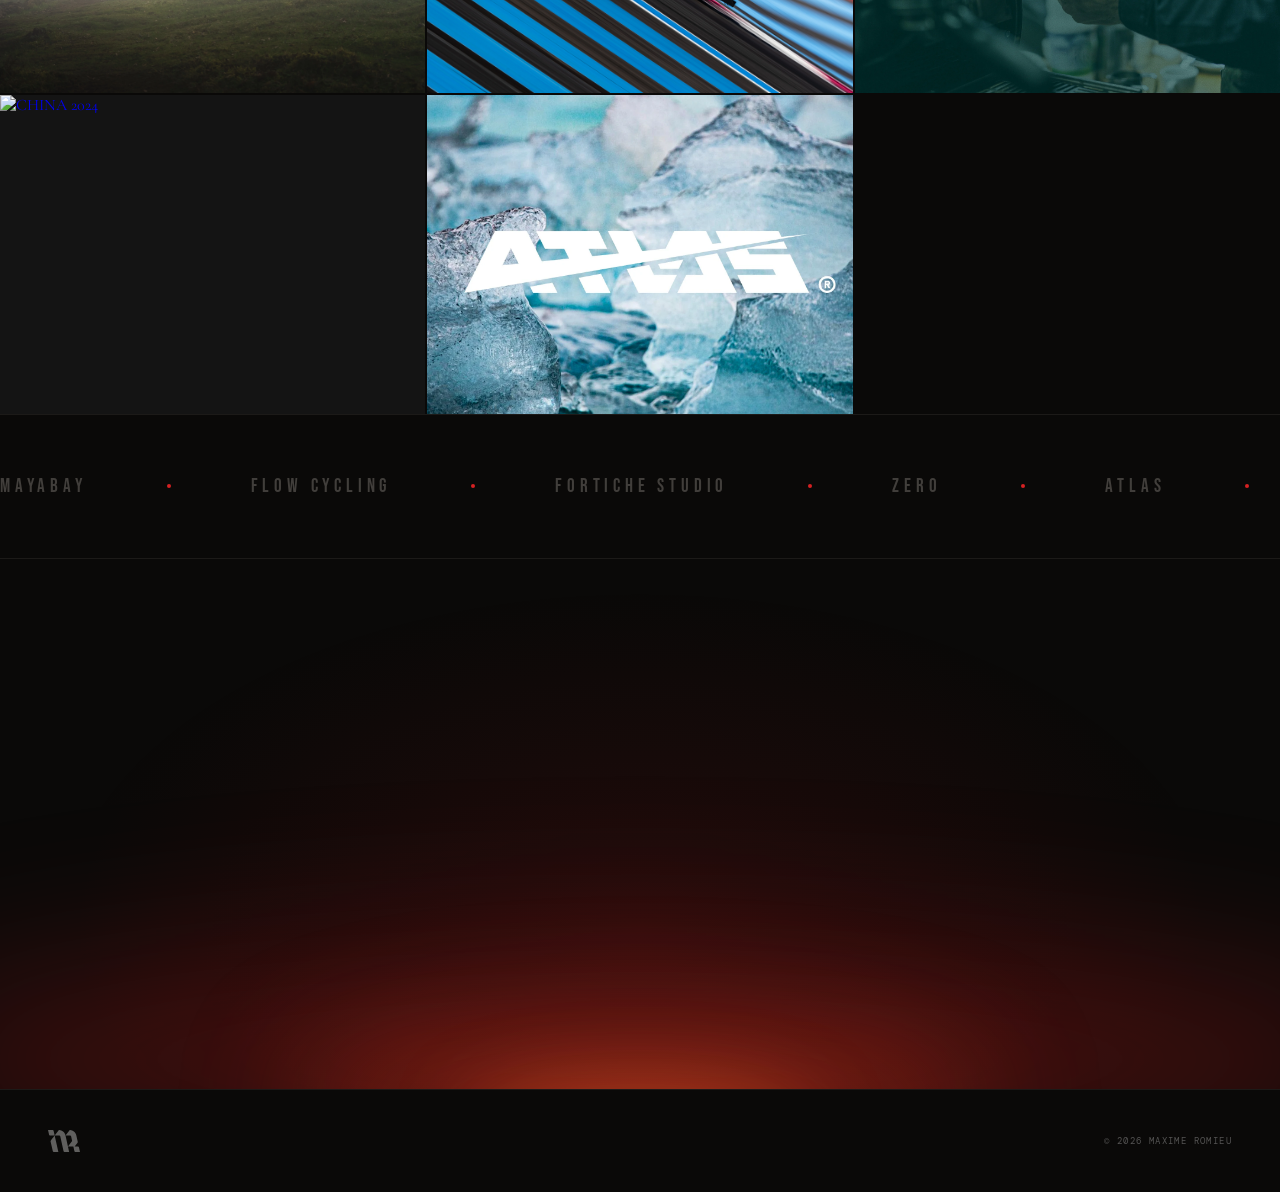
==== commit 4d1e7210: "Patch 8 Avril 2026 V3" ====
--- a/index.html
+++ b/index.html
@@ -199,7 +199,7 @@
     <span>Artistique</span>
   </h1>
   <div class="statement reveal">
-    <p>En combinant <em>vision artistique et maîtrise technique</em>, je crée des identités visuelles en cohérence avec les valeurs de votre marque.</p>
+    <p>En combinant <em>vision artistique et maîtrise technique</em>, je crée des visuels en cohérence avec les valeurs de votre marque.</p>
   </div>
 </section>
 <div class="logo-strip" style="border-bottom:none">
@@ -374,5 +374,9 @@
   });
 })();
 </script>
+<script>
+document.addEventListener('contextmenu',function(e){if(e.target.tagName==='IMG')e.preventDefault();});
+document.addEventListener('dragstart',function(e){if(e.target.tagName==='IMG')e.preventDefault();});
+</script>
 </body>
 </html>
--- a/style.css
+++ b/style.css
@@ -3,6 +3,7 @@
 
 /* ── RESET ── */
 *, *::before, *::after { box-sizing: border-box; margin: 0; padding: 0; }
+img { -webkit-user-drag: none; user-select: none; }
 
 /* ── VARIABLES ── */
 :root {
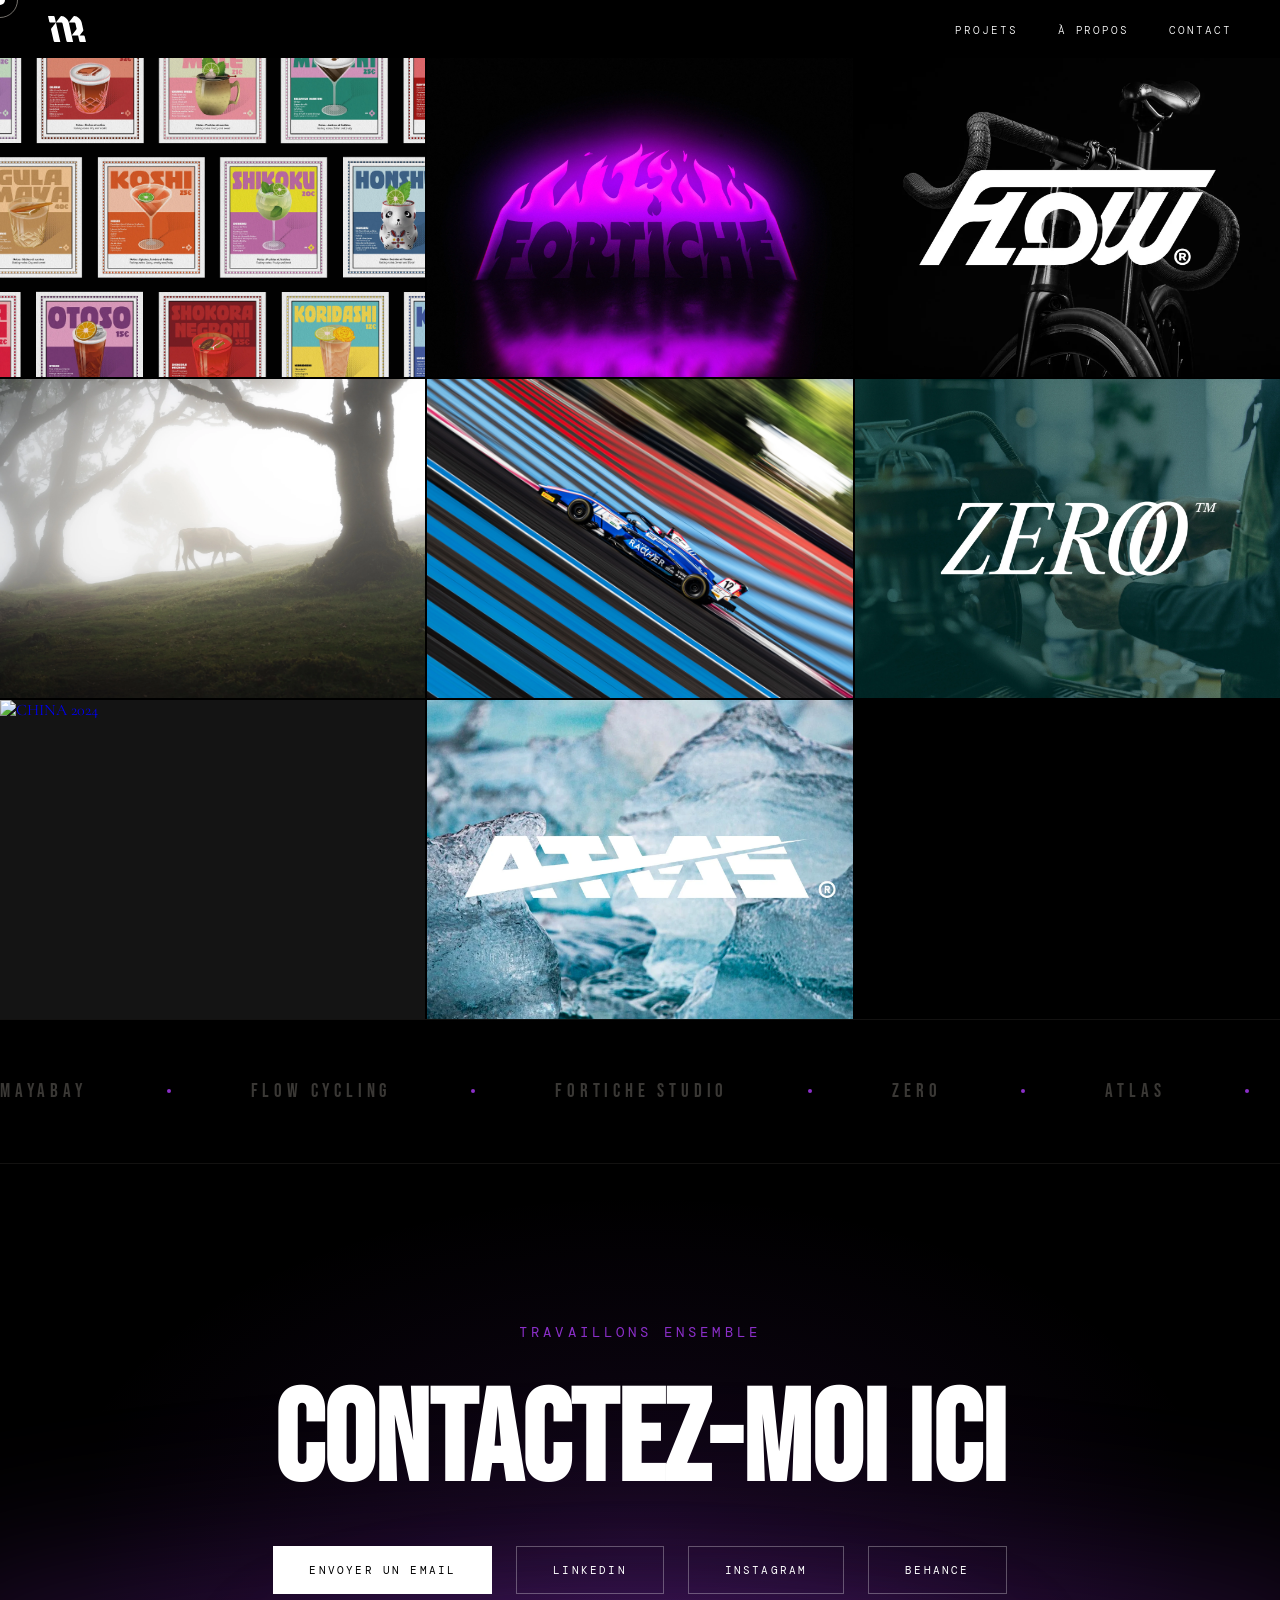
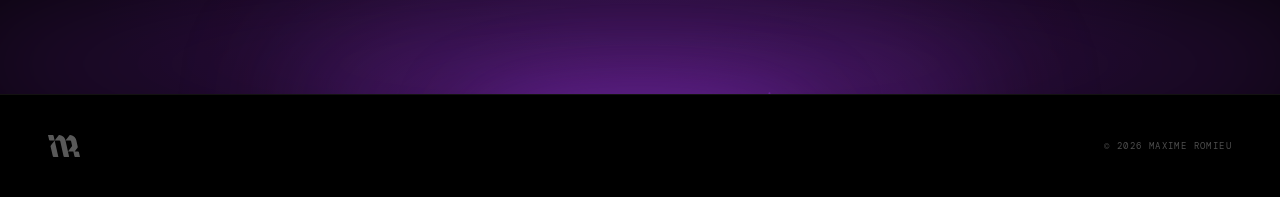
==== commit 995677d9: "Patch 12 Avril" ====
--- a/index.html
+++ b/index.html
@@ -3,26 +3,33 @@
 <head>
 <meta charset="UTF-8">
 <meta name="viewport" content="width=device-width, initial-scale=1.0">
-    <meta name="description" content="Portfolio de Maxime Romieu, designer graphique et directeur artistique basé en France — branding, identité visuelle et photographie.">
-<title>Maxime Romieu | Graphic Designer</title>
-    <link rel="icon" type="image/png" href="favicon.png">
+    <meta name="description" content="Je suis Maxime Romieu, Directeur Artistique, Designer Graphique & Motion Designer :)">
+<title>Maxime Romieu</title>
+    <link rel="icon" type="image/png" sizes="32x32" href="favicon.png">
+    <link rel="icon" type="image/png" sizes="16x16" href="favicon.png">
+    <link rel="shortcut icon" href="favicon.png">
+    <link rel="apple-touch-icon" href="favicon.png">
+    <meta property="og:title" content="Maxime Romieu">
+    <meta property="og:description" content="Je suis Maxime Romieu, Directeur Artistique, Designer Graphique & Motion Designer :)">
+    <meta property="og:url" content="https://maximeromieu.fr">
+    <meta property="og:type" content="website">
+    <meta name="robots" content="noimageindex">
 <link rel="preconnect" href="https://fonts.googleapis.com">
 <link rel="preconnect" href="https://fonts.gstatic.com" crossorigin>
 <link href="https://fonts.googleapis.com/css2?family=Bebas+Neue&family=Cormorant+Garamond:ital,wght@0,300;0,400;1,300;1,400&family=DM+Mono:wght@300;400;500&display=swap" rel="stylesheet">
 <link rel="stylesheet" href="style.css">
 <style>
 *,*::before,*::after{margin:0;padding:0;box-sizing:border-box}
-:root{--bg:#0a0908;--cream:#ffffff;--warm:#e06060;--accent:#d52122;--dark:#1a1714}
+:root{--bg:#000000;--cream:#ffffff;--warm:#e06060;--accent:#8b2fc9;--dark:#1a1714}
 html{scroll-behavior:smooth}
 body{background:var(--bg);color:var(--cream);font-family:'Cormorant Garamond',serif;cursor:none;overflow-x:hidden}
 #cursor{position:fixed;width:10px;height:10px;background:var(--cream);border-radius:50%;pointer-events:none;z-index:9999;transform:translate(-50%,-50%);transition:transform .1s,width .3s,height .3s;mix-blend-mode:difference}
 #cursor-ring{position:fixed;width:36px;height:36px;border:1px solid rgba(232,224,213,.5);border-radius:50%;pointer-events:none;z-index:9998;transform:translate(-50%,-50%);transition:transform .18s ease-out,width .3s,height .3s}
 body:has(a:hover) #cursor{width:6px;height:6px}
 body:has(a:hover) #cursor-ring{width:60px;height:60px;border-color:var(--accent)}
-nav{position:fixed;top:0;width:100%;z-index:100;display:flex;justify-content:space-between;align-items:center;padding:28px 48px}
-nav::before{content:'';position:absolute;inset:0;height:160%;background:linear-gradient(to bottom,rgba(10,9,8,.35) 0%,rgba(10,9,8,.08) 50%,transparent 100%);backdrop-filter:blur(8px);-webkit-backdrop-filter:blur(8px);-webkit-mask-image:linear-gradient(to bottom,black 0%,transparent 100%);mask-image:linear-gradient(to bottom,black 0%,transparent 100%);pointer-events:none;z-index:-1}
-.nav-logo{text-decoration:none;display:flex;align-items:center}.nav-logo-img{height:32px;width:auto;display:block}
-.nav-links{display:flex;gap:40px;list-style:none;position:absolute;left:50%;transform:translateX(-50%)}
+nav{position:fixed;top:0;width:100%;z-index:100;display:flex;justify-content:space-between;align-items:center;padding:16px 48px;background:#000}
+.nav-logo{text-decoration:none;display:flex;align-items:center}.nav-logo-img{height:26px;width:auto;display:block}
+.nav-links{display:flex;gap:40px;list-style:none;margin-left:auto}
 .nav-links a{font-family:'DM Mono',monospace;font-size:.68rem;font-weight:300;letter-spacing:.18em;text-transform:uppercase;color:var(--cream);text-decoration:none;position:relative;transition:color .3s}
 .nav-links a::after{content:'';position:absolute;bottom:-3px;left:0;width:0;height:1px;background:var(--cream);transition:width .4s ease}
 .nav-links a:hover{color:var(--cream)}
@@ -60,7 +67,7 @@
 .hero-available span:last-child{font-family:'DM Mono',monospace;font-size:.58rem;letter-spacing:.18em;text-transform:uppercase;color:rgba(255,247,229,.4)}
 .hero-dot-pulse{width:6px;height:6px;border-radius:50%;background:#4caf50;display:inline-block;animation:pulse 2s infinite;flex-shrink:0}
 .section-label{font-family:'DM Mono',monospace;font-size:.65rem;letter-spacing:.25em;text-transform:uppercase;color:var(--accent);padding:0 48px}
-#work{padding-top:1px;background:var(--bg);position:relative;z-index:1}
+#work{background:var(--bg);position:relative;z-index:1;padding-top:58px}
 .project-item{display:grid;grid-template-columns:1fr 1fr;min-height:520px;border-top:1px solid rgba(232,224,213,.08);overflow:hidden}
 .project-item:nth-child(even){direction:rtl}
 .project-item:nth-child(even)>*{direction:ltr}
@@ -72,7 +79,7 @@
 .project-year{font-family:'DM Mono',monospace;font-size:.65rem;letter-spacing:.2em;color:var(--accent);margin-bottom:16px}
 .project-title{font-family:'Bebas Neue',sans-serif;font-size:clamp(3rem,5vw,5.5rem);line-height:.9;letter-spacing:.02em;color:var(--cream);margin-bottom:20px}
 .project-type{font-family:'Cormorant Garamond',serif;font-style:italic;font-size:1rem;color:var(--warm);margin-bottom:20px;line-height:1.5}
-.project-stats{font-family:'DM Mono',monospace;font-size:.62rem;letter-spacing:.15em;color:rgba(213,33,34,.5);margin-bottom:32px}
+.project-stats{font-family:'DM Mono',monospace;font-size:.62rem;letter-spacing:.15em;color:rgba(139,47,201,.5);margin-bottom:32px}
 .project-link{display:inline-flex;align-items:center;gap:16px;font-family:'DM Mono',monospace;font-size:.65rem;letter-spacing:.2em;text-transform:uppercase;color:var(--cream);text-decoration:none;position:relative;width:fit-content}
 .project-link::before{content:'';position:absolute;bottom:-4px;left:0;width:100%;height:1px;background:var(--cream);transform:scaleX(.3);transform-origin:left;transition:transform .4s cubic-bezier(.16,1,.3,1)}
 .project-link:hover::before{transform:scaleX(1)}
@@ -84,16 +91,16 @@
 .logo-item:hover{color:var(--warm)}
 .logo-dot{width:4px;height:4px;border-radius:50%;background:var(--accent);flex-shrink:0}
 #contact{padding:160px 48px 100px;text-align:center;position:relative;overflow:hidden}
-.contact-bg{position:absolute;inset:0;background:radial-gradient(ellipse at 50% 70%,rgba(213,33,34,.12) 0%,transparent 65%)}
+.contact-bg{position:absolute;inset:0;background:radial-gradient(ellipse at 50% 70%,rgba(139,47,201,.12) 0%,transparent 65%)}
 .contact-flicker-a,.contact-flicker-b,.contact-flicker-c,
 .hero-flicker-a,.hero-flicker-b,.hero-flicker-c{position:absolute;bottom:-80px;left:50%;transform:translateX(-50%);border-radius:50%;pointer-events:none}
-.hero-flicker-a{width:140%;height:320px;background:rgba(213,33,34,.28);filter:blur(100px);animation:flicker1 12s ease-in-out infinite}
-.hero-flicker-b{width:900px;height:200px;background:rgba(220,60,30,.38);filter:blur(75px);animation:flicker2 9s ease-in-out infinite}
-.hero-flicker-c{width:460px;height:120px;background:rgba(255,100,40,.5);filter:blur(50px);animation:flicker3 7s ease-in-out infinite}
+.hero-flicker-a{width:140%;height:320px;background:rgba(139,47,201,.28);filter:blur(100px);animation:flicker1 12s ease-in-out infinite}
+.hero-flicker-b{width:900px;height:200px;background:rgba(139,47,201,.38);filter:blur(75px);animation:flicker2 9s ease-in-out infinite}
+.hero-flicker-c{width:460px;height:120px;background:rgba(139,47,201,.5);filter:blur(50px);animation:flicker3 7s ease-in-out infinite}
 #hero-embers-canvas{position:absolute;inset:0;width:100%;height:100%;pointer-events:none;z-index:2}
-.contact-flicker-a{width:120%;height:220px;background:rgba(213,33,34,.28);filter:blur(80px);animation:flicker1 12s ease-in-out infinite}
-.contact-flicker-b{width:700px;height:140px;background:rgba(220,60,30,.38);filter:blur(60px);animation:flicker2 9s ease-in-out infinite}
-.contact-flicker-c{width:340px;height:80px;background:rgba(255,100,40,.5);filter:blur(40px);animation:flicker3 7s ease-in-out infinite}
+.contact-flicker-a{width:120%;height:220px;background:rgba(139,47,201,.28);filter:blur(80px);animation:flicker1 12s ease-in-out infinite}
+.contact-flicker-b{width:700px;height:140px;background:rgba(139,47,201,.38);filter:blur(60px);animation:flicker2 9s ease-in-out infinite}
+.contact-flicker-c{width:340px;height:80px;background:rgba(139,47,201,.5);filter:blur(40px);animation:flicker3 7s ease-in-out infinite}
 @keyframes flicker1{0%{opacity:.28;transform:translateX(-50%) scaleX(1)}8%{opacity:.22;transform:translateX(-51%) scaleX(.97)}19%{opacity:.3;transform:translateX(-49%) scaleX(1.03)}27%{opacity:.18;transform:translateX(-52%) scaleX(.93)}41%{opacity:.26;transform:translateX(-50%) scaleX(1.01)}55%{opacity:.14;transform:translateX(-51%) scaleX(.96)}63%{opacity:.3;transform:translateX(-49%) scaleX(1.04)}74%{opacity:.2;transform:translateX(-50%) scaleX(.98)}88%{opacity:.28;transform:translateX(-51%) scaleX(1.02)}100%{opacity:.28;transform:translateX(-50%) scaleX(1)}}
 @keyframes flicker2{0%{opacity:.4;transform:translateX(-50%) scaleX(1)}11%{opacity:.28;transform:translateX(-51%) scaleX(.92)}24%{opacity:.44;transform:translateX(-48%) scaleX(1.06)}36%{opacity:.22;transform:translateX(-52%) scaleX(.9)}49%{opacity:.38;transform:translateX(-50%) scaleX(1.03)}61%{opacity:.18;transform:translateX(-51%) scaleX(.95)}73%{opacity:.42;transform:translateX(-49%) scaleX(1.05)}86%{opacity:.24;transform:translateX(-50%) scaleX(.97)}100%{opacity:.4;transform:translateX(-50%) scaleX(1)}}
 @keyframes flicker3{0%{opacity:.55;transform:translateX(-50%) scaleX(1)}14%{opacity:.32;transform:translateX(-49%) scaleX(.88)}29%{opacity:.6;transform:translateX(-51%) scaleX(1.09)}43%{opacity:.28;transform:translateX(-50%) scaleX(.92)}58%{opacity:.5;transform:translateX(-49%) scaleX(1.06)}70%{opacity:.22;transform:translateX(-51%) scaleX(.86)}84%{opacity:.55;transform:translateX(-50%) scaleX(1.08)}100%{opacity:.55;transform:translateX(-50%) scaleX(1)}}
@@ -107,7 +114,7 @@
 .contact-btn{display:inline-flex;align-items:center;gap:10px;font-family:'DM Mono',monospace;font-size:.68rem;letter-spacing:.2em;text-transform:uppercase;color:var(--bg);background:var(--cream);padding:16px 36px;text-decoration:none;transition:background .3s,color .3s,transform .3s}
 .contact-btn:hover{background:var(--accent);color:var(--cream);transform:translateY(-2px)}
 .contact-btn.outline{background:transparent;color:var(--cream);border:1px solid rgba(255,255,255,.3)}
-.contact-btn.outline:hover{background:var(--dark);border-color:var(--accent)}
+.contact-btn.outline:hover{background:var(--accent);color:var(--cream);border-color:var(--accent)}
 footer{padding:40px 48px;border-top:1px solid rgba(232,224,213,.08);display:flex;justify-content:space-between;align-items:center}
 footer p{font-family:'DM Mono',monospace;font-size:.58rem;letter-spacing:.15em;color:rgba(255,255,255,.3);text-transform:uppercase}
 .footer-links{display:flex;gap:32px;list-style:none}
@@ -120,7 +127,7 @@
 .reveal-delay-3{transition-delay:.32s}
 .project-item{cursor:pointer}
 .hero-grid{position:absolute;inset:0;background-image:linear-gradient(rgba(232,224,213,.05) 1px,transparent 1px),linear-gradient(90deg,rgba(232,224,213,.05) 1px,transparent 1px);background-size:80px 80px;background-position:center center;z-index:0}
-.hero-vline{position:absolute;top:0;width:1px;height:100%;background:linear-gradient(to bottom,transparent 0%,rgba(213,33,34,.22) 18%,rgba(213,33,34,.22) 82%,transparent 100%);z-index:0}
+.hero-vline{position:absolute;top:0;width:1px;height:100%;background:linear-gradient(to bottom,transparent 0%,rgba(139,47,201,.22) 18%,rgba(139,47,201,.22) 82%,transparent 100%);z-index:0}
 .hero-deco{position:absolute;left:-2%;bottom:-4%;height:clamp(14rem,54vw,56rem);width:auto;opacity:.18;z-index:0;pointer-events:none;user-select:none}
 .lb{position:fixed;inset:0;z-index:200;display:flex;align-items:center;justify-content:center;opacity:0;pointer-events:none;transition:opacity .4s ease}
 .lb.open{opacity:1;pointer-events:all}
@@ -131,11 +138,11 @@
 .lb-content{padding:40px 52px 48px;overflow-y:auto}
 .lb-top{display:flex;align-items:center;gap:12px;margin-bottom:18px}
 .lb-tag{font-family:'DM Mono',monospace;font-size:.58rem;letter-spacing:.3em;text-transform:uppercase;color:var(--accent)}
-.lb-year{font-family:'DM Mono',monospace;font-size:.58rem;letter-spacing:.15em;color:rgba(213,33,34,.35)}
+.lb-year{font-family:'DM Mono',monospace;font-size:.58rem;letter-spacing:.15em;color:rgba(139,47,201,.35)}
 .lb-title{font-family:'Bebas Neue',sans-serif;font-size:clamp(2.8rem,7vw,5.5rem);line-height:.88;color:var(--cream);margin-bottom:18px}
-.lb-desc{font-family:'Cormorant Garamond',serif;font-size:1.05rem;line-height:1.75;color:var(--warm);margin-bottom:36px;padding-left:20px;border-left:2px solid rgba(213,33,34,.35);font-style:italic}
+.lb-desc{font-family:'Cormorant Garamond',serif;font-size:1.05rem;line-height:1.75;color:var(--warm);margin-bottom:36px;padding-left:20px;border-left:2px solid rgba(139,47,201,.35);font-style:italic}
 .lb-meta{display:flex;align-items:center;justify-content:space-between;flex-wrap:wrap;gap:16px}
-.lb-stats{font-family:'DM Mono',monospace;font-size:.6rem;letter-spacing:.15em;color:rgba(213,33,34,.35)}
+.lb-stats{font-family:'DM Mono',monospace;font-size:.6rem;letter-spacing:.15em;color:rgba(139,47,201,.35)}
 .lb-cta{display:inline-flex;align-items:center;gap:10px;font-family:'DM Mono',monospace;font-size:.63rem;letter-spacing:.2em;text-transform:uppercase;color:var(--bg);background:var(--cream);padding:12px 28px;text-decoration:none;transition:background .3s,color .3s}
 .lb-cta:hover{background:var(--accent);color:var(--cream)}
 .lb-close{position:absolute;top:20px;right:20px;width:36px;height:36px;border:1px solid rgba(232,224,213,.15);border-radius:50%;background:transparent;color:rgba(232,224,213,.7);font-size:.85rem;cursor:pointer;display:flex;align-items:center;justify-content:center;transition:border-color .3s,color .3s;font-family:'DM Mono',monospace;z-index:10;line-height:1}
@@ -143,11 +150,23 @@
 .lb-nav{position:absolute;top:28%;transform:translateY(-50%);width:40px;height:40px;border:1px solid rgba(232,224,213,.15);border-radius:50%;background:rgba(10,9,8,.55);color:rgba(232,224,213,.7);font-size:1rem;cursor:pointer;display:flex;align-items:center;justify-content:center;transition:border-color .3s,color .3s,background .3s;z-index:10}
 .lb-nav:hover{border-color:var(--warm);color:var(--cream);background:rgba(20,15,10,.85)}
 .lb-prev{left:14px}.lb-next{right:14px}
+.burger{display:none;flex-direction:column;justify-content:space-between;width:28px;height:18px;background:none;border:none;cursor:pointer;padding:0;z-index:101}
+.burger span{display:block;width:100%;height:1px;background:var(--cream);transition:transform .35s cubic-bezier(.16,1,.3,1),opacity .25s,width .35s}
+.burger.active span:nth-child(1){transform:translateY(8.5px) rotate(45deg)}
+.burger.active span:nth-child(2){opacity:0;width:0}
+.burger.active span:nth-child(3){transform:translateY(-8.5px) rotate(-45deg)}
+.mobile-menu{position:fixed;inset:0;z-index:99;background:#000;display:flex;flex-direction:column;align-items:center;justify-content:center;gap:0;pointer-events:none;opacity:0;transform:translateY(-12px);transition:opacity .4s cubic-bezier(.16,1,.3,1),transform .4s cubic-bezier(.16,1,.3,1)}
+.mobile-menu.open{opacity:1;transform:translateY(0);pointer-events:all}
+.mobile-links{list-style:none;display:flex;flex-direction:column;align-items:center;gap:8px;margin-bottom:48px}
+.mobile-link{font-family:'Bebas Neue',sans-serif;font-size:clamp(3rem,14vw,5.5rem);line-height:1;letter-spacing:.04em;color:var(--cream);text-decoration:none;display:block;transition:color .25s}
+.mobile-link:hover{color:var(--accent)}
+.mobile-cta{font-family:'DM Mono',monospace;font-size:.65rem;letter-spacing:.2em;text-transform:uppercase;color:var(--bg);background:var(--cream);padding:14px 32px;text-decoration:none;transition:background .3s,color .3s}
+.mobile-cta:hover{background:var(--accent);color:var(--cream)}
 @media(max-width:768px){
   #cursor,#cursor-ring{display:none}
   body{cursor:auto}
   .hero-profile,.hero-profile-overlay{display:none}
-  nav{padding:20px 24px}.nav-links{display:none}
+  nav{padding:20px 24px}.nav-links{display:none}.nav-cta{display:none}.burger{display:flex}
   #hero{padding:120px 24px 60px;min-height:auto;justify-content:flex-start}
   .hero-sub{position:relative;bottom:auto;right:auto;text-align:left;margin-top:16px;max-width:100%}
   .scroll-hint{display:none}
@@ -174,53 +193,20 @@
   <a href="#" class="nav-logo"><img src="SVG/logo.svg" alt="Maxime Romieu" class="nav-logo-img"></a>
   <ul class="nav-links">
     <li><a href="#work">Projets</a></li>
+    <li><a href="a-propos.html">À propos</a></li>
     <li><a href="#contact">Contact</a></li>
   </ul>
-  <a href="https://www.behance.net/maximeromieu" target="_blank" rel="noopener" class="nav-cta">Voir Behance</a>
+  <button class="burger" id="burger" aria-label="Menu" aria-expanded="false">
+    <span></span><span></span><span></span>
+  </button>
 </nav>
-<section id="hero">
-  <div class="hero-bg"></div>
-  <div class="hero-grid"></div>
-  <div class="hero-flicker-a"></div>
-  <div class="hero-flicker-b"></div>
-  <div class="hero-flicker-c"></div>
-  <canvas id="hero-embers-canvas"></canvas>
-
-  <img src="SVG/logo-deco.svg" class="hero-deco" alt="" aria-hidden="true">
-  <img src="profile cutted paper.webp" alt="Maxime Romieu" class="hero-profile">
-  <div class="hero-disciplines reveal">
-    <span>Identité visuelle</span><span class="hero-disc-sep">·</span>
-    <span>Motion Design</span><span class="hero-disc-sep">·</span>
-    <span>Photographie</span>
-  </div>
-  <h1 class="hero-title">
-    <span>Graphisme</span>
-    <span>&amp; Direction</span>
-    <span>Artistique</span>
-  </h1>
-  <div class="statement reveal">
-    <p>En combinant <em>vision artistique et maîtrise technique</em>, je crée des visuels en cohérence avec les valeurs de votre marque.</p>
-  </div>
-</section>
-<div class="logo-strip" style="border-bottom:none">
-  <div class="logo-track">
-    <span class="logo-item">MAYABAY</span><div class="logo-dot"></div>
-    <span class="logo-item">FLOW CYCLING</span><div class="logo-dot"></div>
-    <span class="logo-item">FORTICHE STUDIO</span><div class="logo-dot"></div>
-    <span class="logo-item">ZERO</span><div class="logo-dot"></div>
-    <span class="logo-item">ATLAS</span><div class="logo-dot"></div>
-    <span class="logo-item">FANAL FOREST</span><div class="logo-dot"></div>
-    <span class="logo-item">GRAND PRIX</span><div class="logo-dot"></div>
-    <span class="logo-item">SRO FESTIVAL</span><div class="logo-dot"></div>
-    <span class="logo-item">MAYABAY</span><div class="logo-dot"></div>
-    <span class="logo-item">FLOW CYCLING</span><div class="logo-dot"></div>
-    <span class="logo-item">FORTICHE STUDIO</span><div class="logo-dot"></div>
-    <span class="logo-item">ZERO</span><div class="logo-dot"></div>
-    <span class="logo-item">ATLAS</span><div class="logo-dot"></div>
-    <span class="logo-item">FANAL FOREST</span><div class="logo-dot"></div>
-    <span class="logo-item">GRAND PRIX</span><div class="logo-dot"></div>
-    <span class="logo-item">SRO FESTIVAL</span><div class="logo-dot"></div>
-  </div>
+<div class="mobile-menu" id="mobile-menu" aria-hidden="true">
+  <ul class="mobile-links">
+    <li><a href="#work" class="mobile-link">Projets</a></li>
+    <li><a href="a-propos.html" class="mobile-link">À propos</a></li>
+    <li><a href="#contact" class="mobile-link">Contact</a></li>
+  </ul>
+  <a href="https://www.behance.net/maximeromieu" target="_blank" rel="noopener" class="mobile-cta">Voir Behance</a>
 </div>
 <section id="work">
 <div class="grille-projets" id="grille-projets"></div>
@@ -256,8 +242,8 @@
   <div class="contact-links reveal reveal-delay-1">
     <a href="mailto:mromieupro@gmail.com" class="contact-btn">Envoyer un email</a>
     <a href="https://www.linkedin.com/in/maximeromieu/" target="_blank" rel="noopener" class="contact-btn outline">LinkedIn</a>
-
     <a href="https://instagram.com/maxime.romieu" target="_blank" rel="noopener" class="contact-btn outline">Instagram</a>
+    <a href="https://www.behance.net/maximeromieu" target="_blank" rel="noopener" class="contact-btn outline">Behance</a>
   </div>
 </section>
 <footer>
@@ -266,6 +252,23 @@
 </footer>
 <script src="js/projets.js"></script>
 <script>
+// Burger menu
+(function(){
+  var burger=document.getElementById('burger');
+  var menu=document.getElementById('mobile-menu');
+  if(!burger||!menu)return;
+  function toggleMenu(open){
+    burger.classList.toggle('active',open);
+    menu.classList.toggle('open',open);
+    burger.setAttribute('aria-expanded',open);
+    menu.setAttribute('aria-hidden',!open);
+    document.body.style.overflow=open?'hidden':'';
+  }
+  burger.addEventListener('click',function(){toggleMenu(!menu.classList.contains('open'));});
+  menu.querySelectorAll('.mobile-link,.mobile-cta').forEach(function(el){
+    el.addEventListener('click',function(){toggleMenu(false);});
+  });
+})();
 // Curseur personnalisé
 const cursor=document.getElementById('cursor');
 const ring=document.getElementById('cursor-ring');
@@ -327,7 +330,7 @@
       var alpha=e.life*e.opacity;
       ctx.beginPath();
       ctx.arc(e.x,e.y,e.size,0,Math.PI*2);
-      ctx.fillStyle='rgba(255,'+(100+Math.floor(Math.random()*60))+',40,'+alpha.toFixed(3)+')';
+      ctx.fillStyle='rgba(139,47,201,'+alpha.toFixed(3)+')';
       ctx.fill();
     }
     requestAnimationFrame(tick);
@@ -335,24 +338,6 @@
   tick();
 }
 initEmbers('embers-canvas', document.getElementById('contact'), '.contact-flicker-a', '.contact-flicker-b', '.contact-flicker-c');
-initEmbers('hero-embers-canvas', document.getElementById('hero'), '.hero-flicker-a', '.hero-flicker-b', '.hero-flicker-c');
-// Tilt 3D sur la photo de profil
-(function(){
-  var profile=document.querySelector('.hero-profile');
-  if(!profile)return;
-  var overlay=document.createElement('div');
-  overlay.className='hero-profile-overlay';
-  document.getElementById('hero').appendChild(overlay);
-  overlay.addEventListener('mousemove',function(e){
-    var r=overlay.getBoundingClientRect();
-    var x=(e.clientX-r.left)/r.width-0.5;
-    var y=(e.clientY-r.top)/r.height-0.5;
-    profile.style.transform='perspective(3000px) rotateY('+(-x*6)+'deg) rotateX('+(y*4)+'deg)';
-  });
-  overlay.addEventListener('mouseleave',function(){
-    profile.style.transform='perspective(3000px) rotateY(0deg) rotateX(0deg)';
-  });
-})();
 // Pause au survol des bandeaux
 document.querySelectorAll('.filmstrip-track,.logo-track').forEach(function(track){track.addEventListener('mouseenter',function(){track.style.animationPlayState='paused';});track.addEventListener('mouseleave',function(){track.style.animationPlayState='running';});});
 // Génération des cartes projets
@@ -365,9 +350,9 @@
     a.className='carte-projet reveal';
     a.innerHTML='<img src="'+p.images[0]+'" alt="'+p.titre+'">'
       +'<div class="carte-overlay">'
-      +'<span class="carte-overlay-cta">Voir le projet \u2192</span>'
       +'<p class="carte-titre">'+p.titre+'</p>'
       +'<p class="carte-categorie">'+p.categorie+'</p>'
+      +'<span class="carte-overlay-cta">Voir le projet \u2192</span>'
       +'</div>';
     g.appendChild(a);
     io.observe(a);
@@ -375,6 +360,16 @@
 })();
 </script>
 <script>
+// Anti-veuves
+(function(){
+  function fixWidow(el){
+    var w=document.createTreeWalker(el,NodeFilter.SHOW_TEXT);
+    var last=null;
+    while(w.nextNode())last=w.currentNode;
+    if(last)last.textContent=last.textContent.replace(/\s+(\S+)\s*$/,'\u00A0$1');
+  }
+  document.querySelectorAll('.hero-title span,.contact-title,.project-title,.lb-title').forEach(fixWidow);
+})();
 document.addEventListener('contextmenu',function(e){if(e.target.tagName==='IMG')e.preventDefault();});
 document.addEventListener('dragstart',function(e){if(e.target.tagName==='IMG')e.preventDefault();});
 </script>
--- a/style.css
+++ b/style.css
@@ -1,5 +1,6 @@
-.highlight-red { color: #d52122; }
-.hero-title span:nth-child(3) { color: #d52122; }
+.highlight-red { color: #8b2fc9; }
+.hero-title span:nth-child(3) { color: #8b2fc9; }
+
 
 /* ── RESET ── */
 *, *::before, *::after { box-sizing: border-box; margin: 0; padding: 0; }
@@ -7,10 +8,10 @@
 
 /* ── VARIABLES ── */
 :root {
-  --bg: #0e0e0e;
+  --bg: #000000;
   --paper: #141414;
   --line: #2a2a2a;
-  --accent: #d52122;
+  --accent: #8b2fc9;
   --text: #ffffff;
   --muted: #6b6760;
   --serif: 'DM Serif Display', Georgia, serif;
@@ -28,14 +29,6 @@
   overflow-x: hidden;
 }
 
-body::before {
-  content: '';
-  position: fixed; inset: 0;
-  background-image: url("data:image/svg+xml,%3Csvg viewBox='0 0 256 256' xmlns='http://www.w3.org/2000/svg'%3E%3Cfilter id='n'%3E%3CfeTurbulence type='fractalNoise' baseFrequency='0.9' numOctaves='4' stitchTiles='stitch'/%3E%3C/filter%3E%3Crect width='100%25' height='100%25' filter='url(%23n)' opacity='0.04'/%3E%3C/svg%3E");
-  pointer-events: none;
-  z-index: 0;
-  opacity: .5;
-}
 
 /* ── LAYOUT ── */
 .wrapper {
@@ -169,7 +162,7 @@
 .project-card::after {
   content: '';
   position: absolute; inset: 0;
-  background: linear-gradient(115deg, transparent 40%, rgba(213,33,34,.07) 50%, transparent 60%);
+  background: linear-gradient(115deg, transparent 40%, rgba(139,47,201,.07) 50%, transparent 60%);
   transform: translateX(-100%);
   pointer-events: none; z-index: 3; transition: transform 0s;
 }
@@ -212,8 +205,8 @@
 
 .ov-tag {
   display: inline-block;
-  background: rgba(213,33,34,.15); color: var(--accent);
-  border: 1px solid rgba(213,33,34,.3);
+  background: rgba(139,47,201,.15); color: var(--accent);
+  border: 1px solid rgba(139,47,201,.3);
   font-size: 9px; letter-spacing: .15em; text-transform: uppercase;
   padding: 3px 8px; border-radius: 2px;
   margin-bottom: 8px; width: fit-content;
@@ -284,8 +277,8 @@
 }
 .lb-meta { display: flex; align-items: center; gap: 12px; margin-bottom: 20px; }
 .lb-tag {
-  background: rgba(213,33,34,.12); color: var(--accent);
-  border: 1px solid rgba(213,33,34,.3);
+  background: rgba(139,47,201,.12); color: var(--accent);
+  border: 1px solid rgba(139,47,201,.3);
   font-size: 9px; letter-spacing: .2em; text-transform: uppercase;
   padding: 4px 10px; border-radius: 2px;
 }
@@ -406,8 +399,8 @@
   pointer-events: none; z-index: -1;
 }
 .nav-logo-projet { display: flex; align-items: center; text-decoration: none; }
-.nav-logo-img-projet { height: 32px; width: auto; display: block; }
-.nav-projet-links { display: flex; gap: 40px; list-style: none; position: absolute; left: 50%; transform: translateX(-50%); }
+.nav-logo-img-projet { height: 26px; width: auto; display: block; }
+.nav-projet-links { display: flex; gap: 40px; list-style: none; margin-left: auto; }
 .nav-projet-links a { font-family: 'DM Mono', monospace; font-size: .68rem; font-weight: 300; letter-spacing: .18em; text-transform: uppercase; color: var(--text); text-decoration: none; position: relative; transition: color .3s; }
 .nav-projet-links a::after { content: ''; position: absolute; bottom: -3px; left: 0; width: 0; height: 1px; background: var(--text); transition: width .4s ease; }
 .nav-projet-links a:hover { color: var(--text); }
@@ -440,7 +433,6 @@
   display: grid;
   grid-template-columns: repeat(3, 1fr);
   gap: 2px;
-  margin-top: 8px;
 }
 
 .carte-projet {
@@ -461,7 +453,7 @@
   background: linear-gradient(to top, rgba(0,0,0,.92) 0%, rgba(0,0,0,.3) 45%, transparent 100%);
   opacity: 0; transition: opacity .45s;
   display: flex; flex-direction: column; justify-content: flex-end;
-  padding: 24px; z-index: 2; gap: 6px;
+  padding: 24px; z-index: 2; gap: 4px;
 }
 .carte-projet:hover .carte-overlay { opacity: 1; }
 
@@ -472,6 +464,7 @@
   font-size: 10px; font-weight: 500;
   letter-spacing: .15em; text-transform: uppercase;
   padding: 8px 16px; border-radius: 2px; width: fit-content;
+  margin-top: 14px;
   transform: translateY(14px); opacity: 0;
   transition: transform .35s .16s ease, opacity .35s .16s ease;
 }
@@ -480,6 +473,7 @@
 .carte-titre {
   font-family: 'Bebas Neue', sans-serif;
   font-size: 22px; color: #fff; line-height: 1.2; font-weight: 400;
+  text-transform: uppercase;
   transform: translateY(12px); opacity: 0;
   transition: transform .35s .05s ease, opacity .35s .05s ease;
 }
@@ -498,13 +492,14 @@
 ═══════════════════════════════════════════════ */
 .projet-header {
   padding: 120px 48px 56px;
-  border-bottom: 1px solid var(--line);
   max-width: 1200px; margin: 0 auto;
+  border-bottom: none;
 }
 .projet-titre {
   font-family: 'Bebas Neue', sans-serif;
   font-size: clamp(4rem, 9vw, 10rem);
   line-height: .88; letter-spacing: .02em;
+  text-transform: uppercase;
   color: var(--text); margin-bottom: 20px;
 }
 .projet-meta {
@@ -611,6 +606,16 @@
 }
 .projet-galerie-grid--natural .img-cover {
   height: 100%; object-fit: cover; align-self: stretch;
+}
+.img-rot90-wrap {
+  overflow: hidden;
+  position: relative;
+  width: 100%;
+}
+.img-rot90-wrap img {
+  position: absolute;
+  top: 50%; left: 50%;
+  transform: translate(-50%, -50%) rotate(90deg);
 }
 
 .projet-credit {
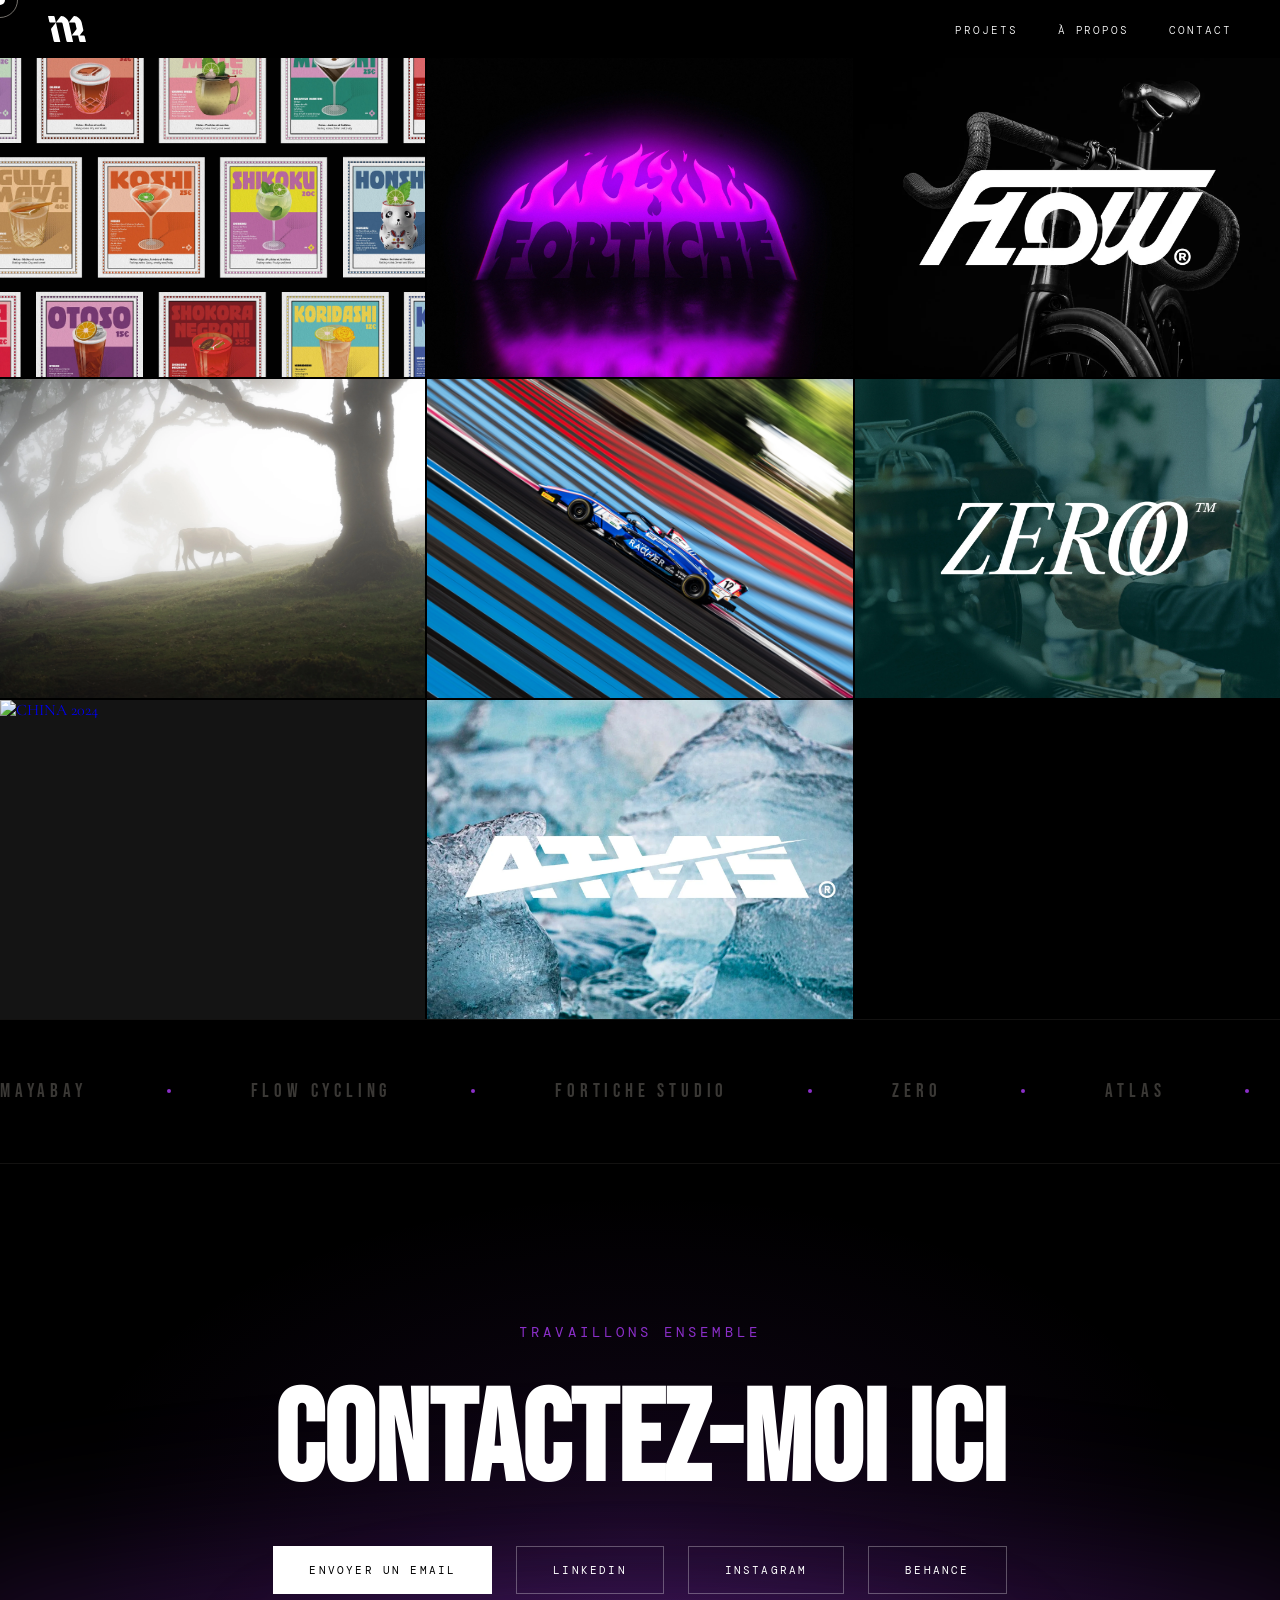
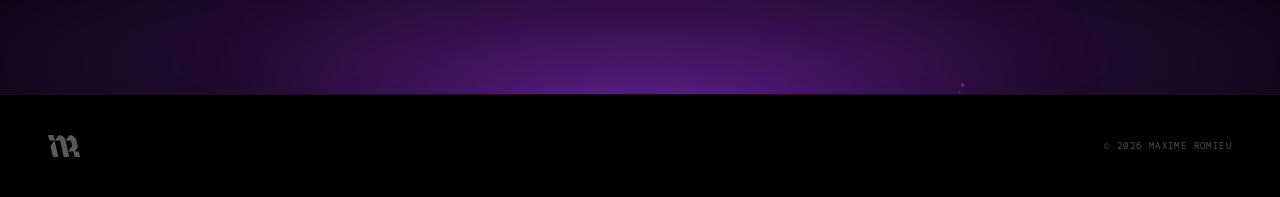
==== commit 8349a538: "Patch 12 avril v2" ====
--- a/index.html
+++ b/index.html
@@ -206,7 +206,6 @@
     <li><a href="a-propos.html" class="mobile-link">À propos</a></li>
     <li><a href="#contact" class="mobile-link">Contact</a></li>
   </ul>
-  <a href="https://www.behance.net/maximeromieu" target="_blank" rel="noopener" class="mobile-cta">Voir Behance</a>
 </div>
 <section id="work">
 <div class="grille-projets" id="grille-projets"></div>
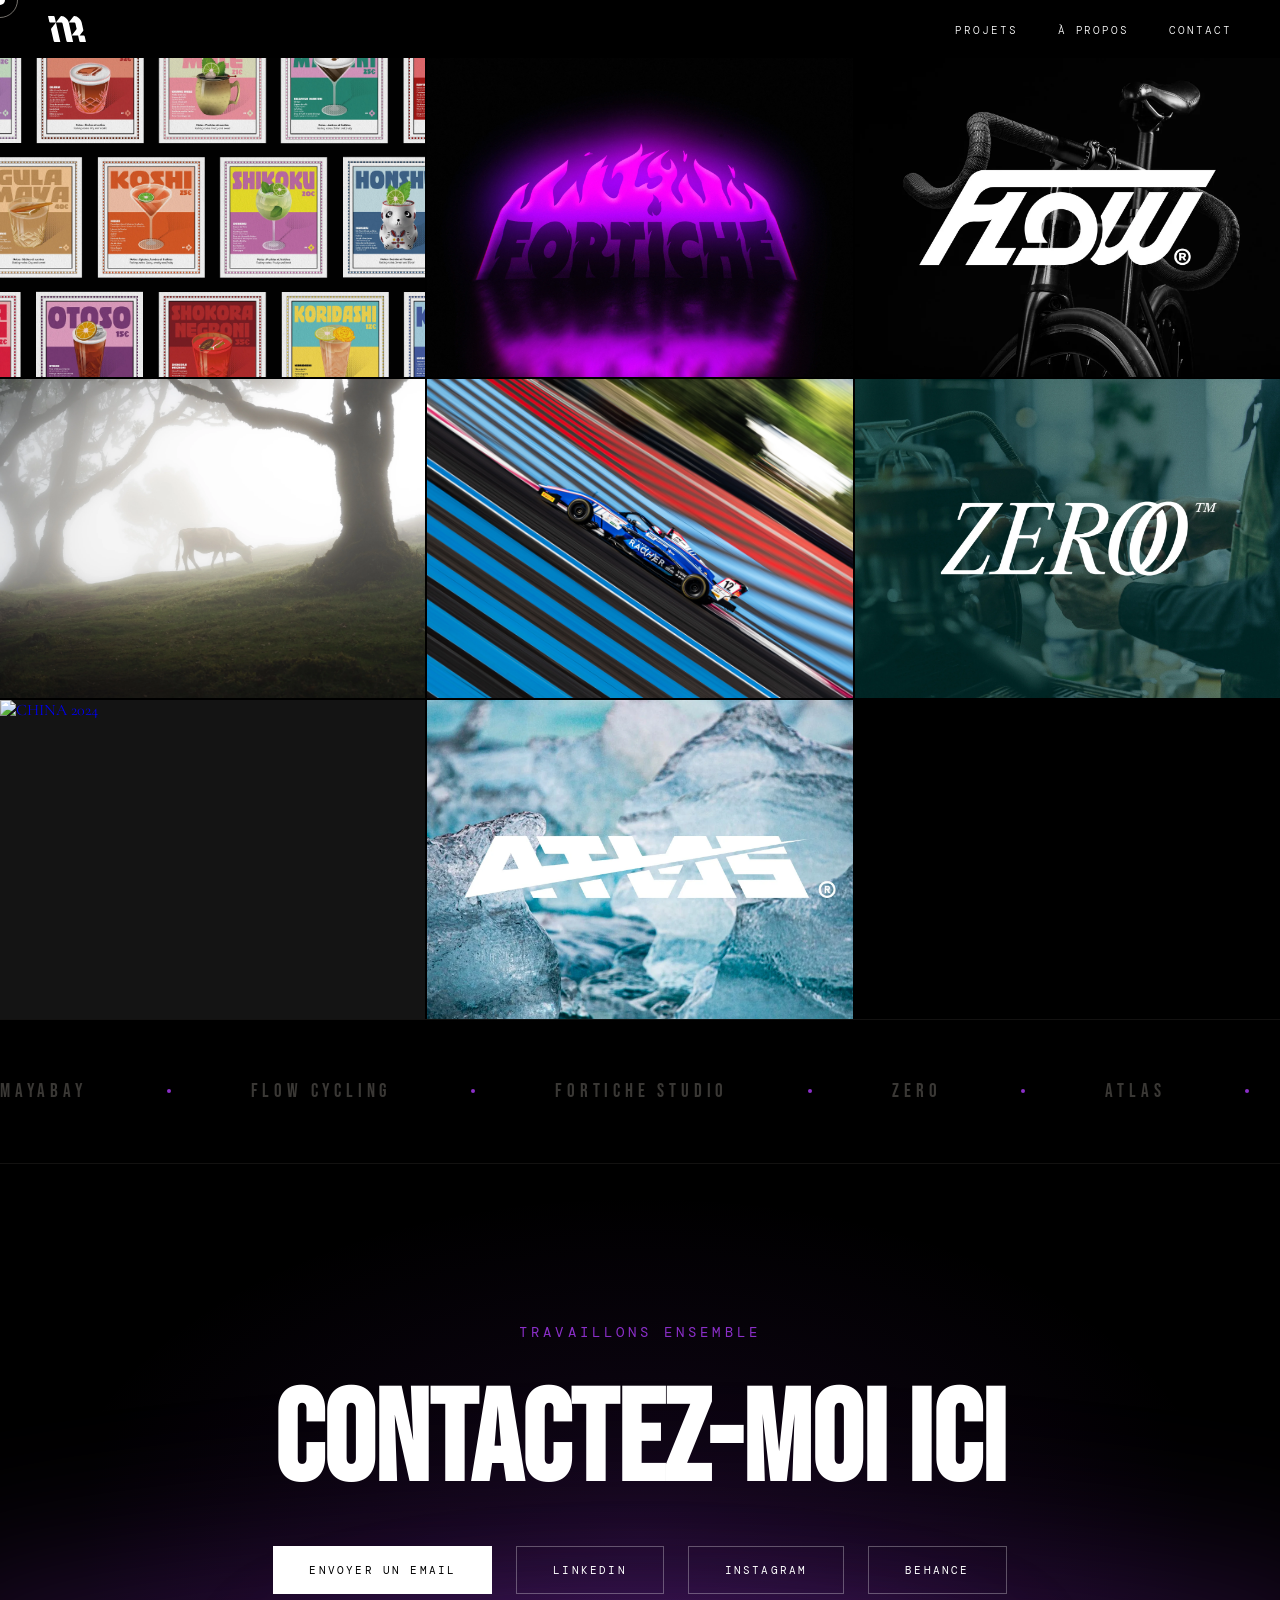
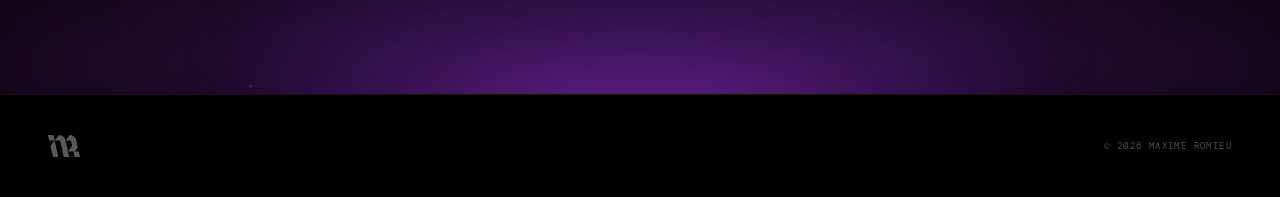
==== commit 3d218932: "Patch 12 avril 2026" ====
--- a/index.html
+++ b/index.html
@@ -3,17 +3,36 @@
 <head>
 <meta charset="UTF-8">
 <meta name="viewport" content="width=device-width, initial-scale=1.0">
-    <meta name="description" content="Je suis Maxime Romieu, Directeur Artistique, Designer Graphique & Motion Designer :)">
-<title>Maxime Romieu</title>
+    <meta name="description" content="Maxime Romieu, Directeur Artistique et Designer Graphique freelance. Identité visuelle, motion design, direction artistique — basé en France.">
+<title>Maxime Romieu — Directeur Artistique & Designer Graphique</title>
     <link rel="icon" type="image/png" sizes="32x32" href="favicon.png">
     <link rel="icon" type="image/png" sizes="16x16" href="favicon.png">
     <link rel="shortcut icon" href="favicon.png">
     <link rel="apple-touch-icon" href="favicon.png">
-    <meta property="og:title" content="Maxime Romieu">
-    <meta property="og:description" content="Je suis Maxime Romieu, Directeur Artistique, Designer Graphique & Motion Designer :)">
+    <meta property="og:title" content="Maxime Romieu — Directeur Artistique & Designer Graphique">
+    <meta property="og:description" content="Maxime Romieu, Directeur Artistique et Designer Graphique freelance. Identité visuelle, motion design, direction artistique — basé en France.">
     <meta property="og:url" content="https://maximeromieu.fr">
     <meta property="og:type" content="website">
+    <meta property="og:image" content="https://maximeromieu.fr/og-image.png">
     <meta name="robots" content="noimageindex">
+    <link rel="canonical" href="https://maximeromieu.fr">
+    <script type="application/ld+json">
+    {
+      "@context": "https://schema.org",
+      "@type": "Person",
+      "name": "Maxime Romieu",
+      "url": "https://maximeromieu.fr",
+      "image": "https://maximeromieu.fr/og-image.png",
+      "jobTitle": "Directeur Artistique & Designer Graphique",
+      "description": "Directeur Artistique et Designer Graphique freelance spécialisé en identité visuelle, motion design et direction artistique.",
+      "sameAs": [
+        "https://www.behance.net/maximeromieu",
+        "https://www.linkedin.com/in/maximeromieu/",
+        "https://instagram.com/maxime.romieu"
+      ],
+      "knowsAbout": ["Identité visuelle", "Motion Design", "Direction Artistique", "Design Graphique", "Branding", "Photographie"]
+    }
+    </script>
 <link rel="preconnect" href="https://fonts.googleapis.com">
 <link rel="preconnect" href="https://fonts.gstatic.com" crossorigin>
 <link href="https://fonts.googleapis.com/css2?family=Bebas+Neue&family=Cormorant+Garamond:ital,wght@0,300;0,400;1,300;1,400&family=DM+Mono:wght@300;400;500&display=swap" rel="stylesheet">
@@ -208,6 +227,7 @@
   </ul>
 </div>
 <section id="work">
+<h1 style="position:absolute;width:1px;height:1px;padding:0;margin:-1px;overflow:hidden;clip:rect(0,0,0,0);white-space:nowrap;border:0">Maxime Romieu — Directeur Artistique, Designer Graphique et Motion Designer freelance</h1>
 <div class="grille-projets" id="grille-projets"></div>
 </section>
 <div class="logo-strip">
